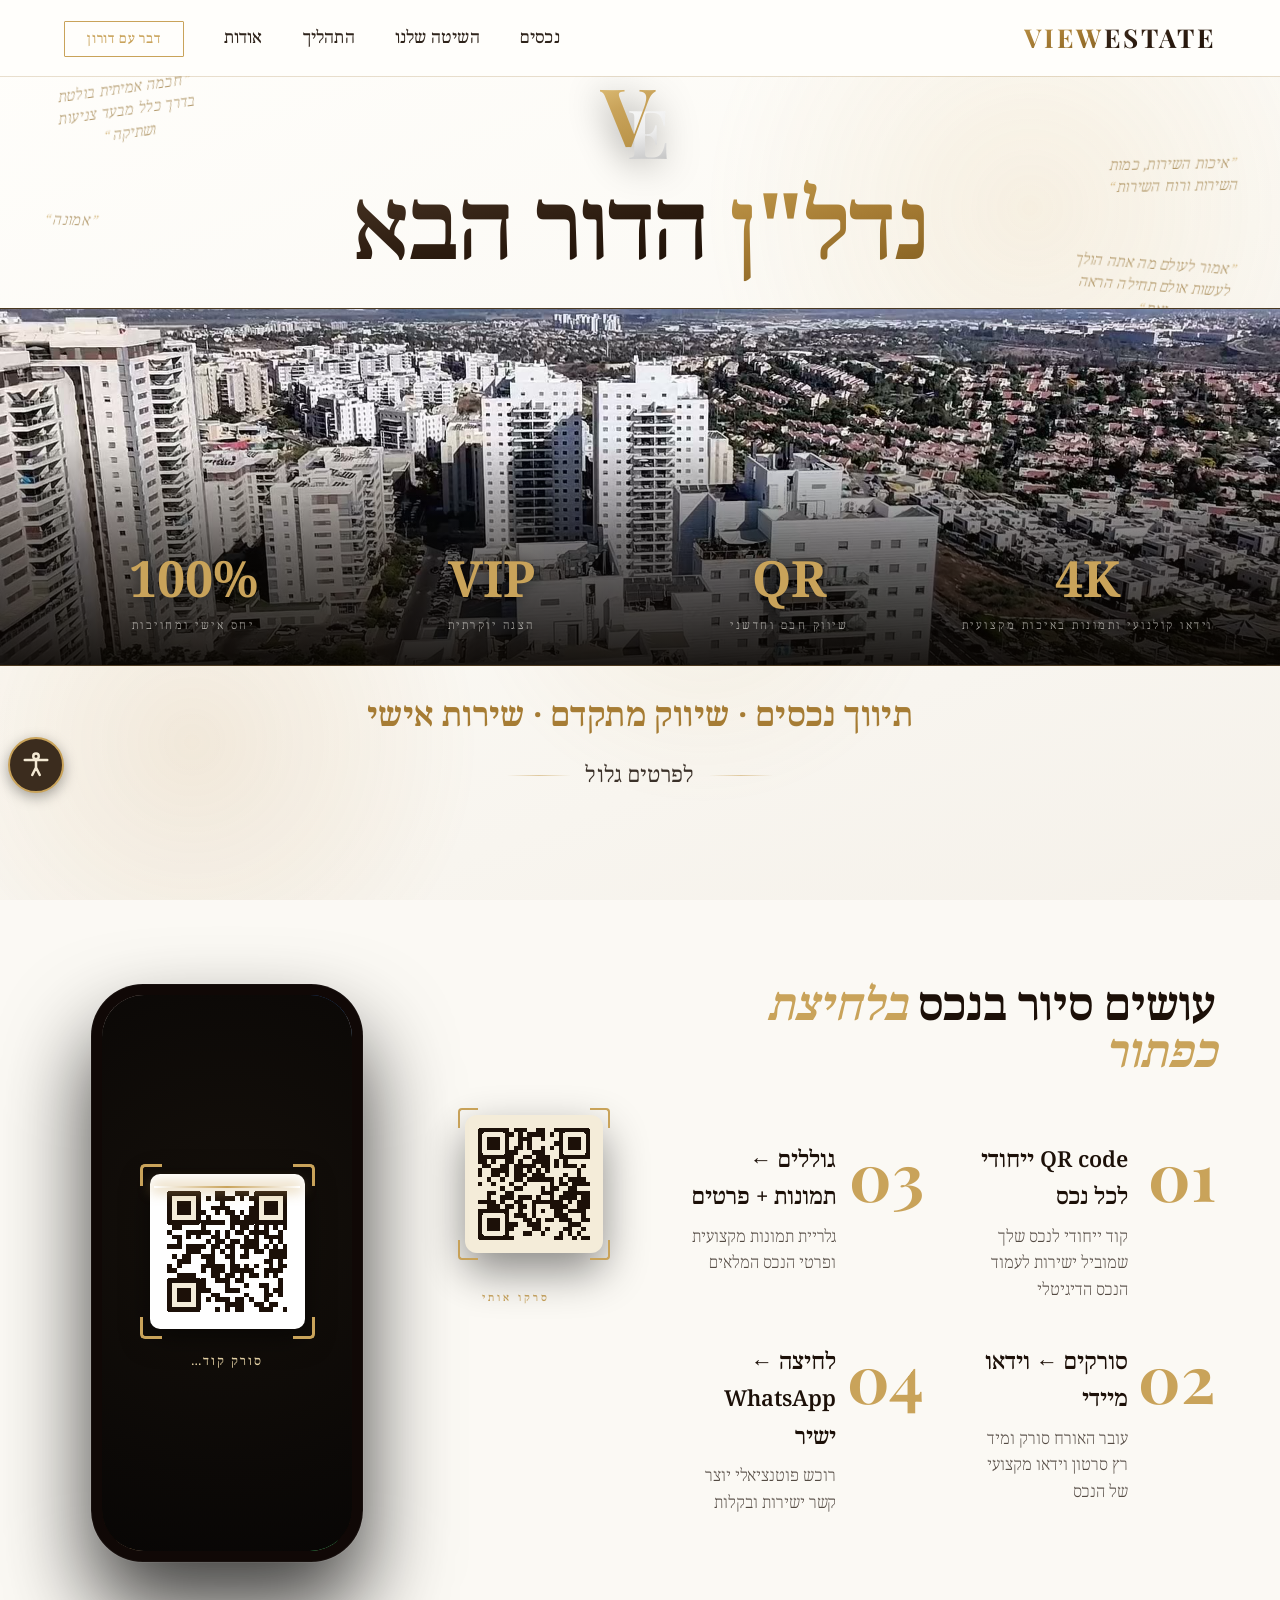
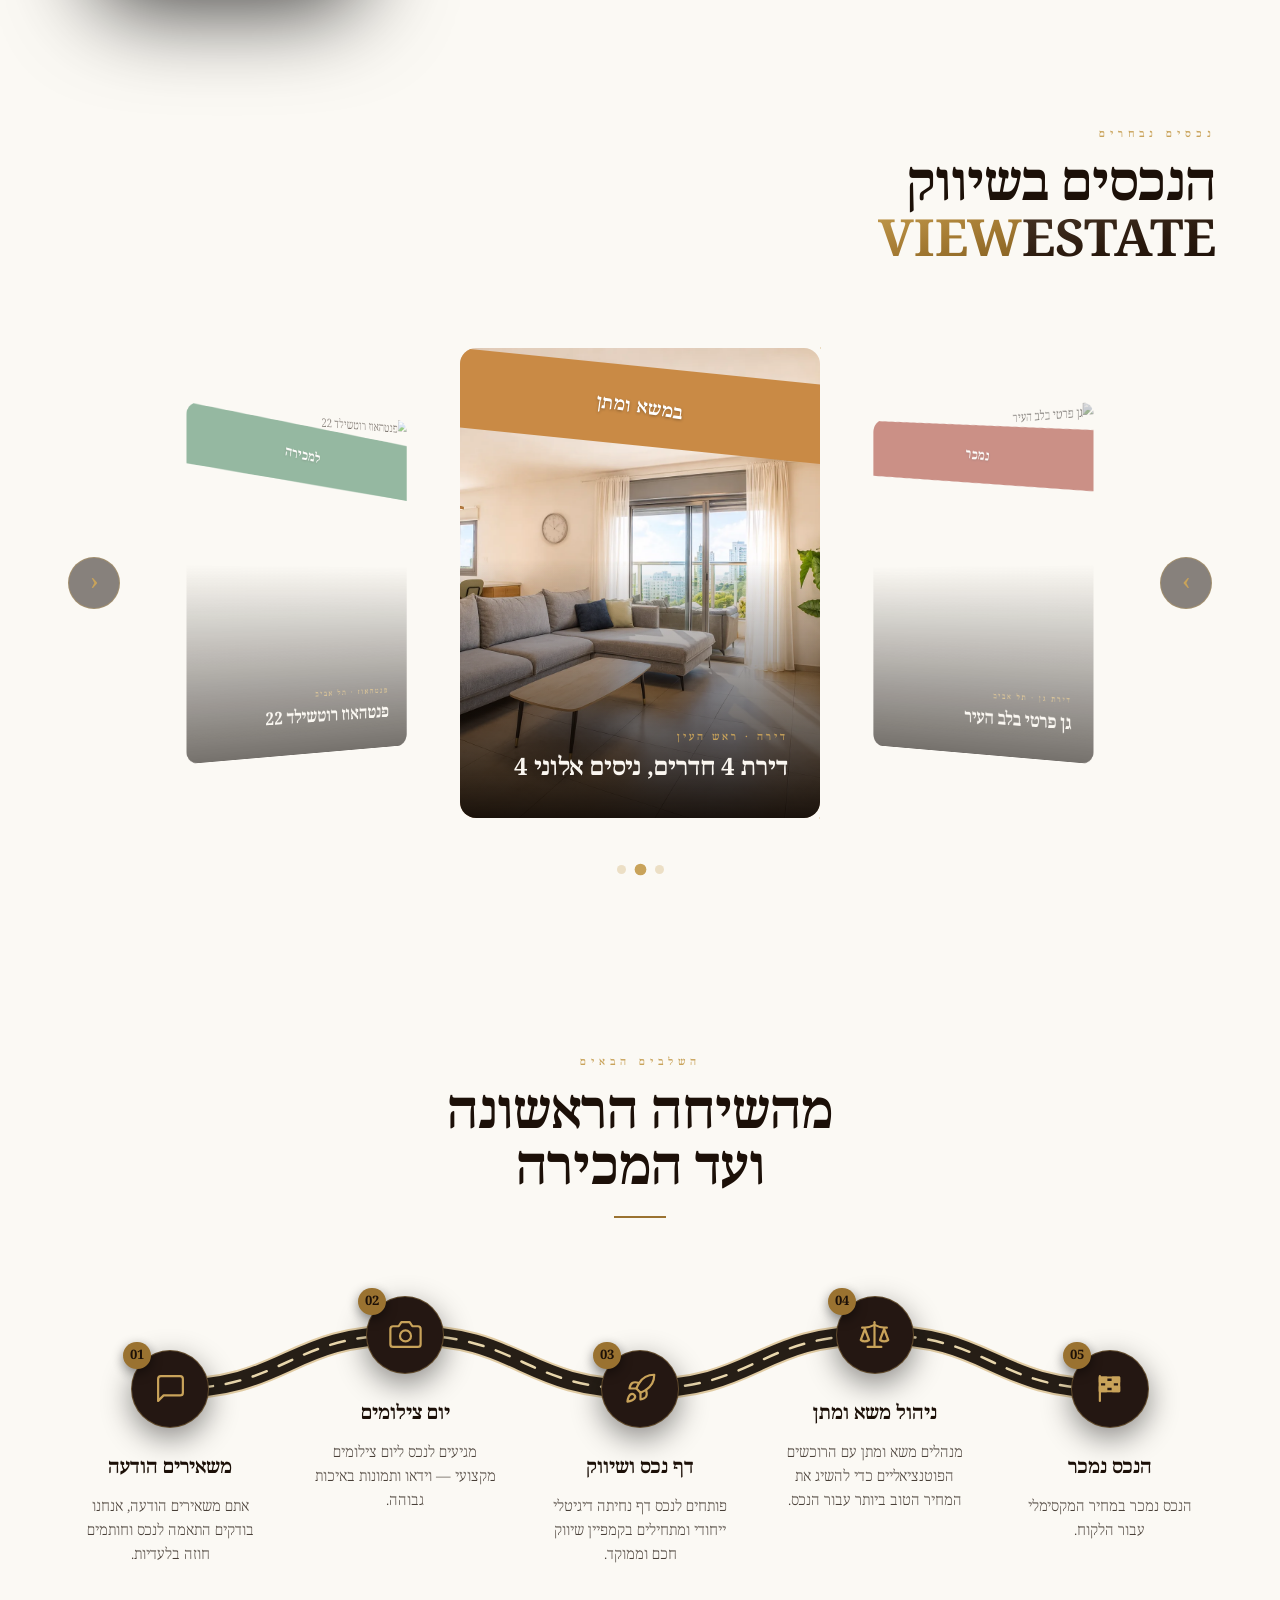
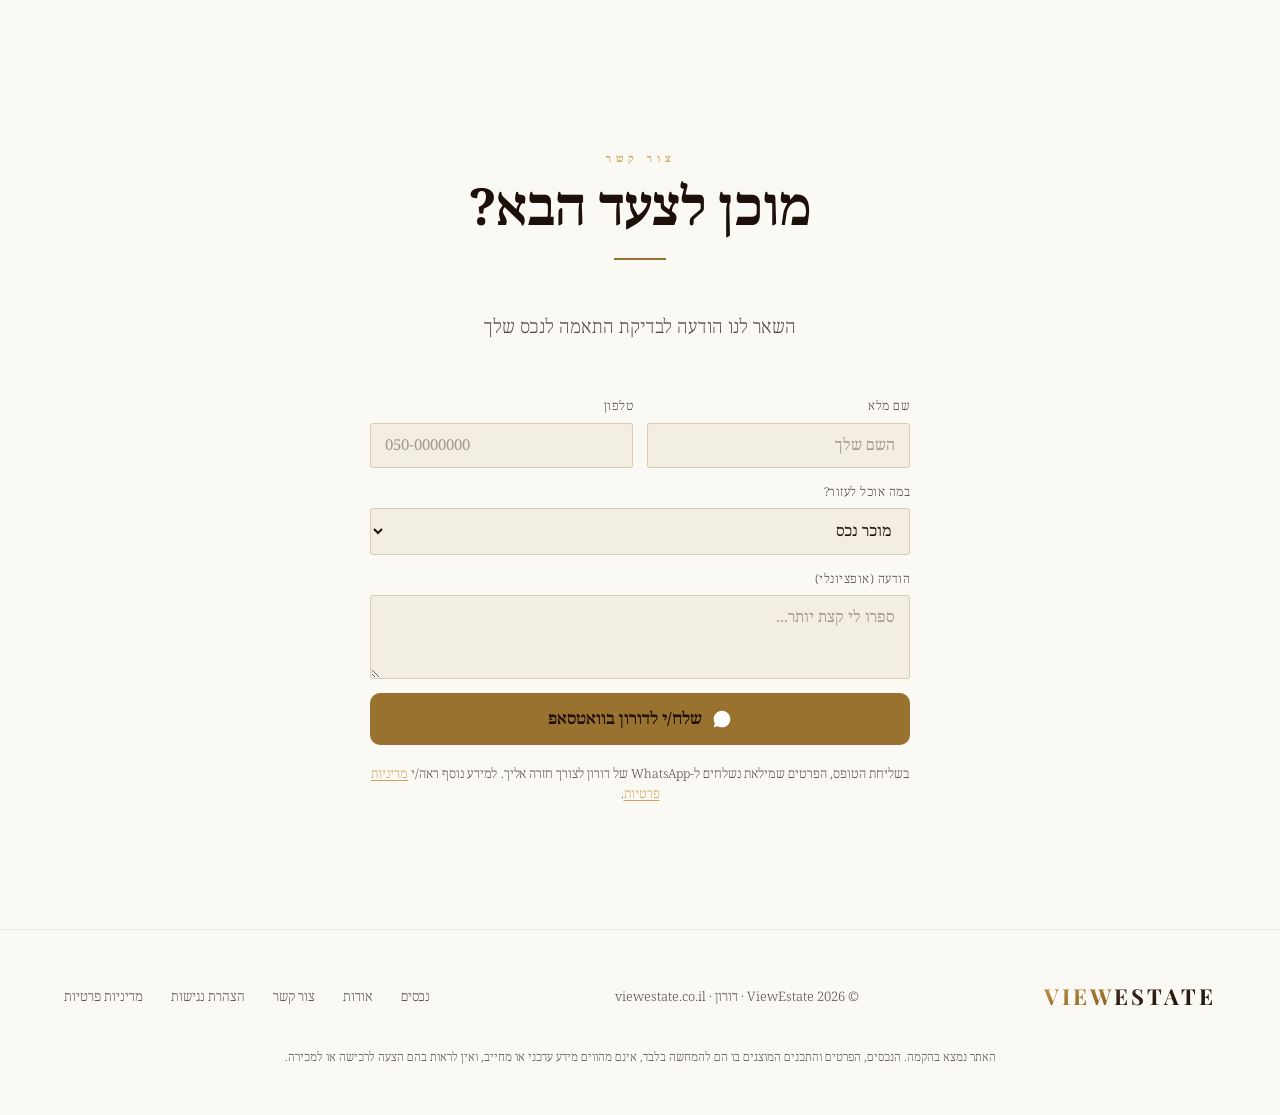
==== index.html @ 4a6acb7d "Homepage ribbon: draw as inline SVG so iPhone Safari shows it inside the 3D coverflow Co-Authored-By" ====
<!DOCTYPE html>
<html lang="he" dir="rtl">
<head>
  <meta charset="UTF-8">
  <link rel="icon" type="image/svg+xml" href="favicon.svg">
  <meta name="viewport" content="width=device-width, initial-scale=1.0, viewport-fit=cover">
  <title>ViewEstate | נכסים שנראים כמו שמרגישים</title>
  <meta name="description" content="דורון — מתווך נכסים מוסמך. נדל&quot;ן הדור הבא: שיווק חכם, וידאו מקצועי לכל נכס, והצגה איכותית ויוקרתית.">
  <meta property="og:title" content="ViewEstate | נדל&quot;ן הדור הבא">
  <meta property="og:description" content="מתווך נכסים מוסמך · שיווק חכם והצגה איכותית ויוקרתית לכל נכס">
  <meta property="og:image" content="https://viewestate.co.il/og-image.jpg?v=9">
  <meta property="og:image:width" content="1200">
  <meta property="og:image:height" content="600">
  <meta property="og:image:alt" content="ViewEstate — נדל&quot;ן הדור הבא">
  <meta property="og:type" content="website">
  <meta property="og:url" content="https://viewestate.co.il/">
  <meta property="og:site_name" content="ViewEstate">
  <meta property="og:locale" content="he_IL">
  <meta name="twitter:card" content="summary_large_image">
  <meta name="twitter:image" content="https://viewestate.co.il/og-image.jpg?v=9">
  <meta name="robots" content="index, follow">
  <meta name="keywords" content="מתווך נכסים, נדל&quot;ן, תיווך, נכסים למכירה, תל אביב, הרצליה, וילה, פנטהאוז, דירת גן, ViewEstate, דורון">
  <link rel="canonical" href="https://viewestate.co.il/">

  <script type="application/ld+json">
  {
    "@context": "https://schema.org",
    "@type": "RealEstateAgent",
    "name": "ViewEstate — דורון",
    "description": "מתווך נכסים מוסמך. שיווק חכם, וידאו מקצועי לכל נכס, והצגה איכותית ויוקרתית.",
    "url": "https://viewestate.co.il/",
    "image": "https://viewestate.co.il/doron.jpg",
    "telephone": "+972-50-244-8682",
    "priceRange": "₪₪₪",
    "areaServed": ["תל אביב", "הרצליה", "גוש דן והמרכז"],
    "knowsLanguage": ["he", "en"],
    "address": { "@type": "PostalAddress", "addressCountry": "IL", "addressRegion": "מחוז תל אביב" }
  }
  </script>

  <link rel="preconnect" href="https://fonts.googleapis.com">
  <link rel="preconnect" href="https://fonts.gstatic.com" crossorigin>
  <link href="https://fonts.googleapis.com/css2?family=Noto+Serif+Hebrew:wght@300;400;500;600;700;900&family=Heebo:wght@300;400;500;600;700&family=Playfair+Display:wght@400;600;700&display=swap" rel="stylesheet">

  <style>
    /* ===== RESET & VARIABLES ===== */
    *, *::before, *::after { box-sizing: border-box; margin: 0; padding: 0; }

    :root {
      --bg:          #F8F4EE;
      --bg-alt:      #EDE8DF;
      --bg-card:     #E8E2D6;
      --bg-dark:     #1C1008;
      --bg-dark2:    #251508;
      --gold:        #9A7230;
      --gold-light:  #C9A35A;
      --gold-pale:   #E8D5A8;
      --gold-dark:   #6B4E1A;
      --text:        #1C1008;
      --text-mid:    #56382A;
      --text-muted:  #8A6A50;
      --border:      rgba(154,114,48,0.18);
      --border-md:   rgba(154,114,48,0.30);
      --serif:       'Noto Serif Hebrew', 'David', Georgia, serif;
      --sans:        'Noto Serif Hebrew', 'David', Georgia, serif;
      --ease:        cubic-bezier(0.25, 0.46, 0.45, 0.94);
      --t:           0.45s var(--ease);
    }

    html { scroll-behavior: smooth; -webkit-font-smoothing: antialiased; overflow-x: hidden; }

    body {
      background: var(--bg);
      color: var(--text);
      font-family: var(--sans);
      font-weight: 300;
      line-height: 1.7;
      overflow-x: hidden;
      max-width: 100%;
      position: relative;
    }

    a { text-decoration: none; color: inherit; }
    img, video { display: block; }
    /* iOS: hide the big play button Safari overlays on muted background videos
       (autoplay deferred under Low Power Mode); the clip starts on first touch/scroll */
    video::-webkit-media-controls-start-playback-button,
    video::-webkit-media-controls-play-button,
    video::-webkit-media-controls,
    video::-webkit-media-controls-panel { display: none !important; -webkit-appearance: none; }
    button { font-family: var(--sans); cursor: pointer; }

    /* ===== NAVIGATION ===== */
    .nav {
      position: fixed;
      inset: 0 0 auto 0;
      z-index: 200;
      padding: 28px 64px;
      display: flex;
      align-items: center;
      justify-content: space-between;
      background: rgba(28, 16, 8, 0.985);
      box-shadow: 0 1px 0 rgba(154,114,48,0.15);
      transition: var(--t);
    }

    .nav, .nav--scrolled {
      padding: 16px 64px;
    }

    /* ── Back-to-top button ── */
    .to-top {
      position: fixed;
      right: 16px;
      bottom: 24px;
      z-index: 150;
      width: 48px; height: 48px;
      border-radius: 50%;
      background: var(--bg-dark);
      border: 1px solid var(--gold);
      color: var(--gold-light);
      display: flex; align-items: center; justify-content: center;
      cursor: pointer;
      opacity: 0;
      visibility: hidden;
      transform: translateY(12px);
      transition: opacity 0.35s var(--ease), transform 0.35s var(--ease), visibility 0.35s, background 0.3s, color 0.3s;
      box-shadow: 0 6px 24px rgba(0,0,0,0.28);
    }
    .to-top.show { opacity: 1; visibility: visible; transform: translateY(0); }
    .to-top:hover { background: var(--gold); color: var(--bg-dark); }
    .to-top svg { width: 22px; height: 22px; }

    .logo {
      font-family: 'Playfair Display', serif;
      font-size: 26px;
      font-weight: 700;
      letter-spacing: 3px;
      display: flex;
      align-items: center;
      gap: 11px;
      direction: ltr;
    }
    .logo-word { display: inline-flex; align-items: baseline; }
    .lw-clip { display: inline-block; overflow: hidden; padding: 5px 0; margin: -5px 0; }
    .logo-word .logo-v, .logo-word .logo-e {
      display: inline-block;
      transform: translateX(-105%);
      animation: logoSlide 0.55s cubic-bezier(0.33, 0.85, 0.3, 1) forwards;
    }
    .logo-word .logo-v { animation-delay: 0.55s; }
    .logo-word .logo-e { animation-delay: 0.92s; }
    .logo-mark {
      height: 46px; width: auto; flex-shrink: 0; display: block;
      opacity: 0; transform: scale(0.7);
      animation: logoMarkIn 0.55s var(--ease) 0.1s forwards;
      position: relative; z-index: 2;
    }
    @keyframes logoMarkIn { to { opacity: 1; transform: scale(1); } }
    @keyframes logoSlide {
      from { transform: translateX(-105%); }
      to   { transform: translateX(0); }
    }

    /* wordmark colours = the VE logo: gold V gradient + silver E gradient */
    .logo-v, .logo-e, .wm-v, .wm-e {
      -webkit-background-clip: text; background-clip: text;
      -webkit-text-fill-color: transparent;
    }
    .logo-v, .wm-v { color: #C2A24E; background-image: linear-gradient(170deg, #D9BE78 0%, #C2A24E 50%, #9C7A30 100%); }
    .logo-e, .wm-e { color: #EDEDED; background-image: linear-gradient(170deg, #FFFFFF 0%, #EDEDED 55%, #B9B9B9 100%); }

    .nav__links {
      display: flex;
      align-items: center;
      gap: 40px;
      list-style: none;
    }

    .nav__links a:not(.nav__cta) {
      font-family: var(--serif);
      font-size: 16.5px;
      font-weight: 500;
      letter-spacing: 0.2px;
      color: rgba(28,16,8,0.72);
      transition: color 0.3s;
      position: relative;
    }
    .nav__links a:not(.nav__cta)::after {
      content: "";
      position: absolute;
      left: 50%; bottom: -6px;
      width: 0; height: 1.5px;
      background: linear-gradient(90deg, transparent, var(--gold-light) 50%, transparent);
      transform: translateX(-50%);
      transition: width 0.34s var(--ease);
    }
    .nav__links a:not(.nav__cta):hover::after { width: 115%; }

    .nav--scrolled .nav__links a { color: rgba(248,244,238,0.92); }
    .nav__links a:hover { color: var(--gold-light) !important; }

    .nav__cta {
      border: 1px solid var(--gold-dark);
      color: var(--gold-dark) !important;
      padding: 9px 22px;
      font-size: 13px;
      font-weight: 500;
      letter-spacing: 0.8px;
      transition: all 0.3s !important;
      border-radius: 1px;
    }

    .nav--scrolled .nav__cta { border-color: var(--gold-light); color: var(--gold-light) !important; }
    .nav__cta:hover { background: var(--gold-light) !important; color: #1C1008 !important; border-color: var(--gold-light) !important; }

    .nav__ham {
      display: none;
      flex-direction: column;
      gap: 5px;
      cursor: pointer;
      padding: 6px;
      background: none;
      border: none;
    }

    .nav__ham span {
      display: block;
      width: 26px;
      height: 2px;
      background: var(--text);
      transition: var(--t);
      border-radius: 2px;
    }

    .nav--scrolled .nav__ham span { background: var(--bg); }

    /* Mobile menu */
    .nav__mobile {
      display: none;
      position: fixed;
      top: 60px;
      left: 16px;
      width: 210px;
      background: rgba(28, 16, 8, 0.98);
      border: 1px solid rgba(201,163,90,0.28);
      border-radius: 14px;
      box-shadow: 0 22px 54px rgba(0,0,0,0.5);
      z-index: 190;
      flex-direction: column;
      align-items: stretch;
      gap: 2px;
      padding: 8px;
      transform-origin: top left;
    }

    .nav__mobile.open { display: flex; animation: menuPop 0.22s var(--ease); }
    @keyframes menuPop { from { opacity: 0; transform: translateY(-8px) scale(0.97); } to { opacity: 1; transform: none; } }
    .nav__mobile a {
      font-family: var(--serif);
      font-size: 18px;
      color: var(--gold-pale);
      font-weight: 600;
      letter-spacing: 0.4px;
      text-align: right;
      padding: 12px 14px;
      border-radius: 9px;
      transition: background 0.2s, color 0.2s;
    }
    .nav__mobile a:hover { color: var(--gold-light); background: rgba(201,163,90,0.12); }

    /* ===== HERO ===== */
    .hero {
      position: relative;
      min-height: 100vh;
      overflow: hidden;
      display: flex;
      align-items: flex-start;
      justify-content: center;
      padding: 88px 0 48px;
    }

    .hero__bg {
      position: absolute;
      inset: 0;
      z-index: 1;
      overflow: hidden;
      background: linear-gradient(155deg, #1C1008 0%, #251508 48%, #14100A 100%);
    }
    /* drifting gold light — sits ABOVE the dark overlay and adds light
       (mix-blend screen) so the motion is clearly visible */
    .hero__glow {
      position: absolute;
      inset: 0;
      z-index: 2;
      overflow: hidden;
      pointer-events: none;
    }
    .hero__glow::before,
    .hero__glow::after {
      content: "";
      position: absolute;
      border-radius: 50%;
      will-change: transform;
    }
    .hero__glow::before {
      width: 55vmax; height: 55vmax;
      top: -12%; right: -6%;
      background: radial-gradient(circle, rgba(216,176,98,0.50), rgba(201,163,90,0.16) 38%, transparent 66%);
      animation: heroDrift1 15s ease-in-out infinite alternate;
    }
    .hero__glow::after {
      width: 48vmax; height: 48vmax;
      bottom: -14%; left: -8%;
      background: radial-gradient(circle, rgba(184,128,48,0.46), rgba(154,114,48,0.14) 40%, transparent 66%);
      animation: heroDrift2 19s ease-in-out infinite alternate;
    }
    .hero__glow-orb {
      position: absolute; border-radius: 50%;
      width: 42vmax; height: 42vmax;
      top: 22%; left: 36%;
      background: radial-gradient(circle, rgba(201,163,90,0.30), rgba(201,163,90,0.10) 42%, transparent 64%);
      will-change: transform;
      animation: heroDrift3 24s ease-in-out infinite alternate;
    }
    @keyframes heroDrift1 {
      0%   { transform: translate3d(0, 0, 0) scale(1);          opacity: 0.7; }
      100% { transform: translate3d(-24%, 18%, 0) scale(1.28);  opacity: 1; }
    }
    @keyframes heroDrift2 {
      0%   { transform: translate3d(0, 0, 0) scale(1);          opacity: 1; }
      100% { transform: translate3d(26%, -18%, 0) scale(1.32);  opacity: 0.65; }
    }
    @keyframes heroDrift3 {
      0%   { transform: translate3d(0, 0, 0) scale(1);          opacity: 0.5; }
      100% { transform: translate3d(-18%, -16%, 0) scale(1.22); opacity: 0.9; }
    }

    /* floating gold particles */
    .hero__particles { position: absolute; inset: 0; z-index: 2; overflow: hidden; pointer-events: none; }
    .hero__particles i {
      position: absolute; bottom: -14px;
      border-radius: 50%;
      background: var(--gold-light);
      box-shadow: 0 0 6px rgba(201,163,90,0.5);
      will-change: transform, opacity;
      animation: floatUp linear infinite;
    }
    @keyframes floatUp {
      0%   { transform: translate3d(0, 0, 0);             opacity: 0; }
      12%  { opacity: 0.85; }
      85%  { opacity: 0.4; }
      100% { transform: translate3d(var(--dx, 0px), -110vh, 0); opacity: 0; }
    }
    @media (prefers-reduced-motion: reduce) {
      .hero__glow::before, .hero__glow::after, .hero__glow-orb { animation: none; }
      .hero__particles { display: none; }
      .hero__scroll-hand, .hero__scroll-arrow { animation: none; }
      .logo-mark { animation: none; opacity: 1; transform: none; }
      .logo-word .logo-v, .logo-word .logo-e { animation: none; opacity: 1; transform: none; }
    }

    .hero__overlay {
      position: absolute;
      inset: 0;
      z-index: 2;
      background: linear-gradient(
        155deg,
        rgba(28,16,8,0.62) 0%,
        rgba(28,16,8,0.18) 45%,
        rgba(28,16,8,0.72) 100%
      );
    }

    .hero__warm {
      position: absolute;
      inset: 0;
      z-index: 2;
      background: rgba(40, 22, 10, 0.10);
    }

    .hero__content {
      position: relative;
      z-index: 3;
      text-align: center;
      max-width: 900px;
      padding: 0 24px;
    }

    /* decorative scattered quotes in the hero margins */
    .site-quotes { position: absolute; top: 0; left: 0; width: 100%; z-index: 0; pointer-events: none; overflow: hidden; }
    .hq {
      position: absolute;
      font-family: var(--serif);
      font-style: italic;
      font-size: 14.5px;
      line-height: 1.55;
      color: rgba(212,176,104,0.66);
      letter-spacing: 0.3px;
      white-space: nowrap;
      --rot: 0deg;
      opacity: 0;
      transform: rotate(var(--rot));
      animation: hqFloat var(--fdur, 8s) ease-in-out infinite, hqIn 1.2s var(--ease) 0.8s forwards;
    }
    .hq--blk { white-space: normal; text-align: center; }
    .hq::before { content: "\201D"; margin-inline-end: 2px; color: var(--gold-light); opacity: 0.7; }
    .hq::after  { content: "\201C"; margin-inline-start: 2px; color: var(--gold-light); opacity: 0.7; }
    @keyframes hqFloat {
      0%   { transform: rotate(var(--rot)) translateY(0); }
      50%  { transform: rotate(var(--rot)) translateY(-13px); }
      100% { transform: rotate(var(--rot)) translateY(0); }
    }
    @keyframes hqIn { from { opacity: 0; } to { opacity: 1; } }
    /* site-quotes now show on mobile too — sized down & dimmed via JS */
    @media (prefers-reduced-motion: reduce) { .hq { animation: none; opacity: 1; } }

    .hero__eyebrow {
      font-size: 11px;
      letter-spacing: 5px;
      text-transform: uppercase;
      color: var(--gold-pale);
      font-weight: 500;
      margin-top: 4px;
      margin-bottom: 20px;
      font-family: var(--sans);
      opacity: 0.9;
    }

    .hero__motto {
      font-family: var(--serif);
      font-style: italic;
      font-size: clamp(15px, 1.55vw, 19px);
      color: var(--gold-light);
      letter-spacing: 0.4px;
      margin: 2px 0 20px;
      opacity: 0.92;
    }
    .hero__motto::before { content: "\201D"; margin-inline-end: 3px; opacity: 0.65; }
    .hero__motto::after  { content: "\201C"; margin-inline-start: 3px; opacity: 0.65; }

    .hero__emblem {
      display: block;
      width: clamp(58px, 9vw, 96px);
      height: auto;
      margin: 0 auto 14px;
      filter: drop-shadow(0 6px 18px rgba(0,0,0,0.4));
    }
    .hero__h1 {
      font-family: var(--serif);
      font-size: clamp(48px, 8vw, 92px);
      font-weight: 700;
      line-height: 1.0;
      color: #FAF6F0;
      margin-bottom: 28px;
      letter-spacing: -1px;
    }
    /* two-tone like the logo: gold V + silver E */
    .hero__h1 .h1-gold,
    .hero__h1 .h1-silver {
      -webkit-background-clip: text;
      background-clip: text;
      -webkit-text-fill-color: transparent;
    }
    .hero__h1 .h1-gold {
      color: var(--gold-light); /* fallback */
      background-image: linear-gradient(165deg, #ECD08A 0%, #D6B266 32%, #C9A35A 60%, #B58F44 100%);
    }
    .hero__h1 .h1-silver {
      color: #F3EEE6; /* fallback */
      background-image: linear-gradient(165deg, #FFFFFF 0%, #F1EEE8 45%, #CFC8BC 100%);
    }

    .hero__h1 em {
      font-style: italic;
      color: var(--gold-light);
      display: block;
    }

    .hero__sub {
      font-size: clamp(16px, 2vw, 19px);
      color: rgba(250,246,240,0.72);
      font-weight: 300;
      max-width: 820px;
      margin: 0 auto 20px;
      line-height: 1.8;
    }
    /* prominent tagline with a shifting gold→silver sheen, like the logo */
    .hero__tagline {
      display: inline-block;
      font-family: var(--serif);
      font-size: clamp(21px, 3vw, 32px);
      font-weight: 700;
      letter-spacing: 0.4px;
      line-height: 1.45;
      color: var(--gold-light); /* the · separators */
    }
    /* each phrase pops gently, one after the other */
    .hero__tagline .tl-part {
      display: inline-block;
      white-space: nowrap;
      transform-origin: 50% 80%;
      animation: tlPop 7.5s ease-in-out infinite;
    }
    .hero__tagline .tl-part:nth-of-type(2) { animation-delay: 1.5s; }
    .hero__tagline .tl-part:nth-of-type(3) { animation-delay: 3s; }
    @keyframes tlPop {
      0%, 14%, 100% { transform: translateY(0) scale(1); }
      5%            { transform: translateY(-7px) scale(1.07); }
      10%           { transform: translateY(1px) scale(0.99); }
    }
    @media (prefers-reduced-motion: reduce) {
      .hero__tagline .tl-part { animation: none; }
    }

    /* full-width edge-to-edge video strip in the hero */
    .hero__videostrip {
      position: relative;
      width: 100vw;
      margin-left: calc(50% - 50vw);
      margin-right: calc(50% - 50vw);
      margin-top: 30px;
      margin-bottom: 27px;
      height: clamp(300px, 28vw, 380px);
      overflow: hidden;
      border-top: 1px solid rgba(201,163,90,0.28);
      border-bottom: 1px solid rgba(201,163,90,0.28);
      background: #1A1109;
    }
    .hero__videostrip video,
    .hero__videostrip img {
      position: absolute; inset: 0;
      width: 100%; height: 100%;
      object-fit: cover;
      object-position: center center;
      display: block;
    }
    .hero__videostrip-scrim {
      position: absolute; inset: 0;
      background: linear-gradient(to top, rgba(8,5,2,0.92) 0%, rgba(8,5,2,0.55) 34%, rgba(8,5,2,0) 64%);
      pointer-events: none;
    }

    /* stats overlaid on the bottom of the video strip */
    .hero__stats {
      position: absolute;
      left: 0; right: 0; bottom: 0;
      z-index: 2;
      padding: 0 clamp(20px, 5vw, 64px) clamp(20px, 2.6vw, 30px);
    }
    .hero__videostrip .stat__num { font-size: clamp(34px, 4.2vw, 50px); text-shadow: 0 2px 14px rgba(0,0,0,0.55); }
    .hero__videostrip .stat__label { text-shadow: 0 1px 7px rgba(0,0,0,0.65); }

    .hero__actions {
      display: flex;
      gap: 14px;
      justify-content: center;
      flex-wrap: wrap;
    }

    /* signature line: "we create your unique [fingerprint] for the property" */
    .hero__signature {
      direction: rtl;
      align-items: center;
      gap: 14px;
      margin-top: 10px;
    }
    .hero__signature::before,
    .hero__signature::after {
      content: "";
      flex-shrink: 0;
      height: 1px;
      width: clamp(22px, 6vw, 64px);
      background: linear-gradient(90deg, transparent, rgba(201,163,90,0.55), transparent);
    }
    .sig-text {
      font-family: var(--serif);
      font-size: clamp(16px, 2vw, 21px);
      font-weight: 400;
      letter-spacing: 0.3px;
      color: rgba(250,246,240,0.86);
      line-height: 1.5;
    }
    .sig-accent {
      font-weight: 500;
      background-image: linear-gradient(100deg, #B58F44 0%, #ECD08A 45%, #C9A35A 100%);
      -webkit-background-clip: text;
      background-clip: text;
      -webkit-text-fill-color: transparent;
      color: var(--gold-light);
    }
    .sig-print {
      width: clamp(38px, 5vw, 48px);
      height: auto;
      flex-shrink: 0;
      display: block;
      padding: 9px;
      box-sizing: content-box;
      border-radius: 50%;
      border: 1px solid rgba(201,163,90,0.35);
      background: rgba(201,163,90,0.07);
      animation: sigScan 3.2s ease-out infinite;
    }
    @keyframes sigScan {
      0%   { box-shadow: 0 0 0 0 rgba(201,163,90,0.32); }
      70%  { box-shadow: 0 0 0 9px rgba(201,163,90,0); }
      100% { box-shadow: 0 0 0 0 rgba(201,163,90,0); }
    }
    .sig-print path {
      fill: none;
      stroke: var(--gold-light);
      stroke-width: 2;
      stroke-linecap: round;
      stroke-linejoin: round;
    }
    @media (max-width: 520px) {
      .sig-text { font-size: 15px; }
      .hero__signature::before,
      .hero__signature::after { width: 18px; }
    }
    @media (prefers-reduced-motion: reduce) {
      .sig-print { animation: none; }
    }

    /* scroll-down cue: two chevrons cascading downward below the buttons */
    .hero__scroll-cue {
      display: flex; flex-direction: column; align-items: center;
      width: 30px; height: 30px; margin: 30px auto 0;
      color: var(--gold-light); cursor: pointer;
    }
    .scroll-chev {
      display: block; width: 22px; height: 12px; margin-top: -1px;
      opacity: 0; animation: scrollChev 1.6s ease-in-out infinite;
    }
    .scroll-chev:nth-child(2) { animation-delay: 0.28s; }
    .scroll-chev svg { display: block; width: 100%; height: 100%;
      fill: none; stroke: currentColor; stroke-width: 2.4;
      stroke-linecap: round; stroke-linejoin: round; }
    @keyframes scrollChev {
      0%   { opacity: 0; transform: translateY(-5px); }
      45%  { opacity: 1; }
      100% { opacity: 0; transform: translateY(8px); }
    }
    @media (prefers-reduced-motion: reduce) {
      .scroll-chev { animation: none; opacity: 0.7; }
    }

    /* ===== BUTTONS ===== */
    .btn {
      display: inline-flex;
      align-items: center;
      justify-content: center;
      gap: 10px;
      font-family: var(--sans);
      font-weight: 500;
      cursor: pointer;
      transition: var(--t);
      border: none;
      letter-spacing: 0.5px;
      white-space: nowrap;
      border-radius: 10px;
    }

    .btn-gold {
      background: var(--gold);
      color: #FAF6F0;
      padding: 16px 44px;
      font-size: 15px;
    }
    .btn-gold:hover { background: var(--gold-light); transform: translateY(-3px); box-shadow: 0 16px 40px rgba(154,114,48,0.28); }
    .btn:active { transform: translateY(-1px) scale(0.985); }

    .btn-ghost-light {
      background: transparent;
      color: rgba(250,246,240,0.88);
      padding: 16px 40px;
      font-size: 15px;
      border: 1px solid rgba(250,246,240,0.28);
    }
    .btn-ghost-light:hover { border-color: rgba(250,246,240,0.65); background: rgba(250,246,240,0.06); transform: translateY(-3px); }

    .btn-ghost-dark {
      background: transparent;
      color: var(--text);
      padding: 13px 32px;
      font-size: 14px;
      border: 1px solid var(--border-md);
    }
    .btn-ghost-dark:hover { border-color: var(--gold); color: var(--gold); }

    .btn-ghost-light-on-dark {
      background: transparent;
      color: rgba(250,246,240,0.75);
      padding: 13px 32px;
      font-size: 14px;
      border: 1px solid rgba(250,246,240,0.2);
    }
    .btn-ghost-light-on-dark:hover { border-color: var(--gold-light); color: var(--gold-light); }

    .btn-wa {
      background: #25D366;
      color: white;
      padding: 18px 44px;
      font-size: 16px;
      font-weight: 600;
    }
    .btn-wa:hover { background: #1ebe5d; transform: translateY(-3px); box-shadow: 0 16px 40px rgba(37,211,102,0.22); }

    /* Sound button */
    .hero__sound {
      position: absolute;
      bottom: 48px;
      left: 64px;
      z-index: 4;
      background: rgba(28,16,8,0.32);
      border: 1px solid rgba(250,246,240,0.16);
      color: rgba(250,246,240,0.78);
      padding: 10px 18px;
      font-size: 13px;
      font-family: var(--sans);
      border-radius: 2px;
      display: flex;
      align-items: center;
      gap: 8px;
      transition: var(--t);
    }
    .hero__sound:hover { border-color: var(--gold-light); color: var(--gold-light); }
    .hero__sound #soundIcon { display: flex; align-items: center; }
    .hero__sound svg {
      width: 16px; height: 16px;
      stroke: currentColor; stroke-width: 1.7;
      stroke-linecap: round; stroke-linejoin: round;
      fill: none; display: block;
    }

    /* Scroll line */
    .hero__scroll {
      position: absolute;
      bottom: 40px;
      left: 50%;
      transform: translateX(-50%);
      z-index: 4;
      display: flex;
      flex-direction: column;
      align-items: center;
      gap: 8px;
    }

    .hero__scroll-stage {
      position: relative;
      width: 40px; height: 56px;
    }
    .hero__scroll-hand {
      position: absolute; left: 50%; bottom: 2px;
      color: var(--gold-pale);
      animation: handSwipe 1.9s ease-in-out infinite;
    }
    @keyframes handSwipe {
      0%   { transform: translate(-50%, 0)     rotate(-20deg); opacity: 0; }
      18%  { opacity: 1; }
      82%  { opacity: 1; }
      100% { transform: translate(-50%, -42px) rotate(-20deg); opacity: 0; }
    }
    .hero__scroll-hand svg { width: 28px; height: 30px; stroke: currentColor; stroke-width: 1.5; fill: none; stroke-linecap: round; stroke-linejoin: round; display: block; }
    .hero__scroll-arrow {
      position: absolute; left: 50%; bottom: 0;
      color: rgba(250,246,240,0.6);
      animation: arrowJump 1.4s ease-in-out infinite;
    }
    .hero__scroll-arrow svg { width: 18px; height: 18px; stroke: currentColor; stroke-width: 2; fill: none; stroke-linecap: round; stroke-linejoin: round; display: block; }
    .hero__scroll-label {
      font-size: 9px;
      letter-spacing: 4px;
      text-transform: uppercase;
      color: rgba(250,246,240,0.45);
      margin-top: 4px;
    }
    @keyframes arrowJump {
      0%, 100% { transform: translate(-50%, 0);   opacity: 0.4; }
      50%      { transform: translate(-50%, 5px); opacity: 1; }
    }

    @keyframes scrollPulse {
      0%, 100% { opacity: 0.9; transform: scaleY(1);   transform-origin: top; }
      60%       { opacity: 0.2; transform: scaleY(0.35); transform-origin: top; }
    }

    /* ===== SECTION HELPERS ===== */
    .section-eyebrow {
      font-size: 10px;
      letter-spacing: 5px;
      text-transform: uppercase;
      color: var(--gold);
      font-weight: 600;
      margin-bottom: 14px;
    }

    .section-eyebrow--light { color: var(--gold-light); }

    /* prominent method-section label */
    .sec-qr .section-eyebrow {
      font-size: 16px;
      letter-spacing: 3px;
      font-weight: 700;
      color: var(--gold-light);
      margin-bottom: 18px;
      display: flex;
      align-items: center;
      justify-content: center;
      text-align: center;
    }
    .sec-qr .section-eyebrow::before { content: none; }

    .section-h2 {
      font-family: var(--serif);
      font-size: clamp(34px, 4vw, 58px);
      font-weight: 700;
      line-height: 1.1;
    }

    .section-h2--dark { color: var(--text); }
    .section-h2--light { color: #FAF6F0; }

    .gold-bar { width: 52px; height: 2px; background: var(--gold); }

    /* ===== PROPERTIES SECTION ===== */
    .sec-props {
      background: var(--bg-dark);
      padding: 80px 64px;
    }

    .sec-props__header {
      display: flex;
      align-items: flex-end;
      justify-content: space-between;
      margin-bottom: 64px;
      gap: 24px;
    }

    /* 2-col grid: featured 2/3, side 1/3 */
    /* ===== Coverflow gallery ===== */
    .coverflow { position: relative; max-width: 1280px; margin: 0 auto; height: 500px; perspective: 1700px; overflow: hidden; }
    .cf-stage { position: relative; width: 100%; height: 100%; transform-style: preserve-3d; }
    .cf-item {
      position: absolute; top: 50%; left: 50%;
      width: 360px; height: 470px; margin: -235px 0 0 -180px;
      transition: transform 0.6s var(--ease), opacity 0.5s var(--ease);
      will-change: transform, opacity;
      backface-visibility: hidden;
    }
    .cf-item .prop-card {
      width: 100%; height: 100%; border-radius: 16px;
      box-shadow: 0 30px 70px rgba(0,0,0,0.55);
      transition: none; backface-visibility: hidden;
    }
    .cf-item .prop-card:hover { transform: none; }
    .cf-item.is-active .prop-card { box-shadow: 0 36px 90px rgba(0,0,0,0.6), 0 0 0 1px rgba(201,163,90,0.32); }
    .cf-item .prop-card__media { transition: none; }
    /* iOS/Safari clips layered children (video + translateZ shade) only if
       the radius is applied to them directly, not just to the rounded parent */
    .cf-item .prop-card__media,
    .cf-item .prop-card__shade { border-radius: 16px; }
    .cf-nav {
      position: absolute; top: 50%; transform: translateY(-50%); z-index: 50;
      width: 52px; height: 52px; border-radius: 50%;
      background: rgba(20,10,4,0.5); border: 1px solid rgba(201,163,90,0.4);
      color: var(--gold-light); font-size: 26px; line-height: 1;
      display: flex; align-items: center; justify-content: center;
      cursor: pointer; transition: background 0.3s, border-color 0.3s, color 0.3s;
    }
    .cf-nav:hover { background: var(--gold); color: #1C1008; border-color: var(--gold); }
    .cf-nav--prev { left: 4px; }
    .cf-nav--next { right: 4px; }
    .cf-dots { display: flex; justify-content: center; gap: 10px; margin-top: 32px; }
    .cf-dots button { width: 9px; height: 9px; border-radius: 50%; border: none; background: rgba(201,163,90,0.3); cursor: pointer; padding: 0; transition: background 0.3s, transform 0.3s; }
    .cf-dots button.is-on { background: var(--gold-light); transform: scale(1.3); }
    @media (max-width: 760px) {
      .coverflow { height: 440px; perspective: 1200px; }
      .cf-item { width: 268px; height: 372px; margin: -186px 0 0 -134px; }
      .cf-nav { width: 44px; height: 44px; font-size: 22px; }
      .cf-item .prop-card__body { padding: 18px 20px; }
      .cf-item .prop-card__type { font-size: 9px; letter-spacing: 2px; margin-bottom: 6px; }
      .cf-item .prop-card__name { font-size: 19px; margin-bottom: 5px; line-height: 1.15; }
      .cf-item .prop-card__info { font-size: 12px; line-height: 1.45; }
    }
    /* Same coverflow mobile sizing keyed off a JS class (screen.width based),
       so it still applies even when iOS reports a wide viewport and the
       max-width media query above fails to match. */
    html.vw-sm .coverflow { height: 400px; perspective: 1200px; }
    html.vw-sm .cf-nav { width: 44px; height: 44px; font-size: 22px; }
    html.vw-sm .cf-item .prop-card__body { padding: 18px 20px; }
    html.vw-sm .cf-item .prop-card__type { font-size: 9px; letter-spacing: 2px; margin-bottom: 6px; }
    html.vw-sm .cf-item .prop-card__name { font-size: 19px; margin-bottom: 5px; line-height: 1.15; }
    html.vw-sm .cf-item .prop-card__info { font-size: 12px; line-height: 1.45; }

    .props-grid {
      display: grid;
      grid-template-columns: 2fr 1fr;
      gap: 3px;
    }

    .prop-card {
      position: relative;
      overflow: hidden;
      cursor: pointer;
      background: #0D0806;
      transition: transform 0.5s var(--ease), box-shadow 0.5s var(--ease);
    }
    .prop-card:hover { transform: translateY(-6px); box-shadow: 0 26px 60px rgba(0,0,0,0.34); }

    .prop-card--feat { grid-row: span 2; min-height: 680px; }
    .prop-card--sm   { min-height: 335px; }

    .prop-card__media {
      width: 100%;
      height: 100%;
      object-fit: cover;
      transition: transform 1s var(--ease);
    }

    .prop-card:hover .prop-card__media { transform: scale(1.06); }

    .prop-card__shade {
      position: absolute;
      inset: 0;
      background: linear-gradient(to top, rgba(14,8,3,0.94) 0%, rgba(14,8,3,0) 55%);
      z-index: 2;
      transition: var(--t);
      -webkit-transform: translateZ(0);
      transform: translateZ(0);
    }

    .prop-card:hover .prop-card__shade {
      background: linear-gradient(to top, rgba(14,8,3,0.96) 0%, rgba(14,8,3,0.12) 55%);
    }

    .prop-card__body {
      position: absolute;
      bottom: 0;
      left: 0; right: 0;
      width: 100%;
      padding: 32px;
      z-index: 3;
      transform: translateY(5px);
      transition: transform 0.5s var(--ease);
    }
    /* belt-and-suspenders: never let the text shrink-wrap to one word */
    .prop-card__name, .prop-card__info, .prop-card__type { width: 100%; }

    /* status ribbon: an even-thickness band slanting from the top-left down to
       the right, coloured like the old traffic light. Drawn as an inline SVG
       (not clip-path / overflow clipping): inside the coverflow's 3D transforms
       iPhone Safari drops clipped overlays, but paints an SVG like the photo. */
    .st-ribbon {
      --rib: clamp(56px, 16vw, 84px);             /* ribbon thickness */
      position: absolute; top: 0; left: 0; right: 0; z-index: 6;
      height: calc(var(--rib) * 1.5);               /* thickness + the drop across the card */
      display: flex; align-items: center; justify-content: center;
      font-size: clamp(14px, 4.2vw, 18px); font-weight: 700; letter-spacing: .5px; color: #fff; line-height: 1.2;
      text-shadow: 0 1px 3px rgba(0,0,0,.3);
      pointer-events: none;
      -webkit-transform: translateZ(0); transform: translateZ(0);   /* own layer above the photo, like .prop-card__type */
    }
    .st-ribbon svg {
      position: absolute; top: 0; left: 0; width: 100%; height: 100%; display: block;
      border-radius: 16px 16px 0 0;                 /* Safari: round the corner on the layer itself */
    }
    .st-ribbon polygon { fill: var(--rib-c); }
    .st-ribbon > b { position: relative; display: inline-block; font-weight: 700; transform: rotate(8deg); margin-top: -6px; }
    .st-ribbon.st-sale { --rib-c: #4F8C68; }
    .st-ribbon.st-neg  { --rib-c: #C98A45; }
    .st-ribbon.st-sold { --rib-c: #A9483C; }

    .prop-card:hover .prop-card__body { transform: translateY(0); }

    .prop-card__type {
      font-size: 10px;
      letter-spacing: 3px;
      text-transform: uppercase;
      color: var(--gold-light);
      font-weight: 600;
      margin-bottom: 8px;
    }

    .prop-card__name {
      font-family: var(--serif);
      font-size: 24px;
      color: #FAF6F0;
      font-weight: 700;
      margin-bottom: 8px;
      line-height: 1.2;
    }

    .prop-card--feat .prop-card__name { font-size: 34px; }

    .prop-card__info {
      font-size: 14px;
      color: rgba(250,246,240,0.78);
      font-weight: 300;
    }

    .prop-card__play-cue {
      position: absolute;
      top: 50%;
      left: 50%;
      transform: translate(-50%, -50%);
      width: 72px;
      height: 72px;
      border: 2px solid rgba(250,246,240,0.45);
      border-radius: 50%;
      display: flex;
      align-items: center;
      justify-content: center;
      z-index: 4;
      opacity: 0;
      transition: var(--t);
      background: rgba(28,16,8,0.18);
    }

    .prop-card:hover .prop-card__play-cue { opacity: 1; }

    .play-tri {
      width: 0; height: 0;
      border-top: 11px solid transparent;
      border-bottom: 11px solid transparent;
      border-right: 18px solid rgba(250,246,240,0.92);
      margin-right: -4px;
    }

    .prop-card__video-tag {
      position: absolute;
      top: 20px;
      left: 20px;
      z-index: 4;
      background: rgba(154,114,48,0.88);
      color: #FAF6F0;
      padding: 6px 12px;
      font-size: 11px;
      font-weight: 600;
      letter-spacing: 1.5px;
      text-transform: uppercase;
      opacity: 0;
      transform: translateY(-4px);
      transition: var(--t);
    }

    .prop-card:hover .prop-card__video-tag { opacity: 1; transform: translateY(0); }

    /* status traffic-light (עיגול + תווית; הפעיל בצבע, השאר אפור) */
    .prop-card__status {
      position: absolute;
      top: 18px; left: 18px;
      z-index: 8;
      display: flex;
      flex-direction: column;
      gap: 7px;
      padding: 12px 14px;
      border-radius: 14px;
      background: rgba(14,8,3,0.74);
      border: 1px solid rgba(201,163,90,0.28);
      box-shadow: 0 6px 18px rgba(0,0,0,0.3);
      /* force a compositing layer so it stays above inline video on iOS */
      -webkit-transform: translateZ(0);
      transform: translateZ(0);
    }
    .ps-row {
      display: flex;
      align-items: center;
      gap: 9px;
      font-size: 11px;
      font-weight: 700;
      letter-spacing: 0.4px;
      color: rgba(250,246,240,0.40);
      transition: var(--t);
    }
    .ps-dot {
      width: 12px; height: 12px;
      border-radius: 50%;
      background: rgba(250,246,240,0.22);
      flex: none;
      transition: var(--t);
    }
    .ps-row.is-on { color: #FFFFFF; }
    .ps-sale.is-on .ps-dot { background: #25B25A; box-shadow: 0 0 10px rgba(37,178,90,0.95); }
    .ps-neg.is-on  .ps-dot { background: #E89321; box-shadow: 0 0 10px rgba(232,147,33,0.95); }
    .ps-sold.is-on .ps-dot { background: #D33F2E; box-shadow: 0 0 10px rgba(211,63,46,0.95); }

    .prop-card--sold .prop-card__media { filter: grayscale(0.45) brightness(0.82); }

    /* ===== STATS ===== */
    .sec-stats {
      background: var(--bg-dark2);
      padding: 56px 64px;
      border-top: 1px solid rgba(154,114,48,0.18);
      border-bottom: 1px solid rgba(154,114,48,0.18);
    }

    .stats-grid {
      display: grid;
      grid-template-columns: repeat(4, 1fr);
      gap: 40px;
      text-align: center;
    }


    .stat__num {
      font-family: var(--serif);
      font-size: 64px;
      font-weight: 700;
      color: var(--gold-light);
      line-height: 1;
      margin-bottom: 10px;
    }

    .stat__label {
      font-size: 11px;
      letter-spacing: 2.5px;
      text-transform: uppercase;
      color: rgba(250,246,240,0.72);
    }

    /* ===== ABOUT ===== */
    .sec-about {
      background: var(--bg);
      padding: 88px 64px;
    }

    .about-grid {
      display: grid;
      grid-template-columns: 350px 1fr;
      gap: 56px;
      align-items: stretch;
    }

    .about-visual { position: relative; display: flex; flex-direction: column; }
    .about-body { display: flex; flex-direction: column; justify-content: center; }
    .about-visual .section-eyebrow { margin-bottom: 12px; }
    .about-visual .section-h2 { margin-bottom: 0; }

    .about-img-wrap {
      flex: 1;
      min-height: 300px;
      overflow: hidden;
      padding: 9px;
      border: 1px solid rgba(201,163,90,0.5);
      background: rgba(201,163,90,0.07);
      box-shadow: 0 18px 50px rgba(0,0,0,0.35);
    }

    .about-img-wrap img {
      width: 100%; height: 100%;
      object-fit: cover;
      object-position: center 22%;
      transition: transform 1.2s var(--ease);
    }

    .about-img-wrap:hover img { transform: scale(1.04); }

    .about-badge {
      position: absolute;
      bottom: 28px;
      right: auto;
      left: -42px;
      width: 116px; height: 116px;
      background: var(--gold);
      display: flex;
      flex-direction: column;
      align-items: center;
      justify-content: center;
      text-align: center;
      gap: 4px;
    }

    .about-badge__num {
      font-family: var(--serif);
      font-size: 46px;
      font-weight: 700;
      color: #FAF6F0;
      line-height: 1;
    }

    .about-badge__txt {
      font-size: 12px;
      color: rgba(250,246,240,0.85);
      font-weight: 500;
      letter-spacing: 0.5px;
      line-height: 1.4;
    }

    .about-text {
      font-size: 19px;
      line-height: 1.8;
      font-weight: 500;
      color: var(--text);
      margin: 28px 0 20px;
      max-width: 400px;
    }
    .about-text--accent {
      margin: 0 0 44px;
      max-width: 400px;
      font-size: 19px;
      line-height: 1.75;
      font-weight: 600;
      color: var(--text);
    }
    .about-text--accent strong { color: var(--gold); font-weight: 700; }

    .feat-list { display: flex; flex-direction: column; gap: 22px; }

    .feat-item { display: flex; align-items: flex-start; gap: 18px; }

    .feat-icon {
      width: 46px; height: 46px;
      background: var(--bg-alt);
      border: 1px solid var(--border-md);
      display: flex; align-items: center; justify-content: center;
      flex-shrink: 0;
      color: var(--gold);
      transition: transform 0.35s var(--ease), border-color 0.35s var(--ease), background 0.35s var(--ease);
    }
    .feat-item:hover .feat-icon { transform: translateY(-4px); border-color: var(--gold); background: var(--bg-card); }
    .feat-icon svg {
      width: 23px; height: 23px;
      stroke: currentColor;
      stroke-width: 1.6;
      stroke-linecap: round;
      stroke-linejoin: round;
      fill: none;
    }

    .feat-title { font-size: 16px; font-weight: 600; color: var(--text); margin-bottom: 3px; }
    .feat-desc  { font-size: 14px; color: var(--text-muted); line-height: 1.55; }

    /* ===== QR CONCEPT ===== */
    /* ===== SERVICE (buyers & sellers) ===== */
    .sec-service { background: var(--bg-alt); padding: 88px 64px; }
    .sec-service__head { text-align: center; max-width: 720px; margin: 0 auto 60px; }
    .sec-service__sub { color: var(--text-mid); font-size: 17px; margin-top: 18px; line-height: 1.85; }
    .service-grid { display: grid; grid-template-columns: 1fr 1fr; gap: 26px; max-width: 980px; margin: 0 auto; }
    .sec-about > .service-grid { margin-top: 54px; }
    .service-col {
      background: var(--bg);
      border: 1px solid var(--border);
      border-top: 3px solid var(--gold);
      padding: 40px 36px;
      transition: transform 0.45s var(--ease), box-shadow 0.45s var(--ease);
    }
    .service-col:hover { transform: translateY(-6px); box-shadow: 0 24px 54px rgba(28,16,8,0.10); }
    .service-col__icon {
      width: 52px; height: 52px;
      border: 1px solid var(--border-md);
      display: flex; align-items: center; justify-content: center;
      color: var(--gold); margin-bottom: 22px;
    }
    .service-col__icon svg { width: 26px; height: 26px; stroke: currentColor; stroke-width: 1.6; fill: none; stroke-linecap: round; stroke-linejoin: round; }
    .service-col h3 { font-family: var(--serif); font-size: 26px; color: var(--text); font-weight: 700; margin-bottom: 6px; }
    .service-col ul { list-style: none; margin-top: 14px; padding: 0; }
    .service-col li {
      position: relative; padding: 11px 26px 11px 0;
      color: var(--text-mid); font-size: 15.5px; line-height: 1.6;
      border-top: 1px solid var(--border);
    }
    .service-col li:first-child { border-top: none; }
    .service-col li::before {
      content: ''; position: absolute; right: 5px; top: 17px;
      width: 7px; height: 7px;
      border-right: 2px solid var(--gold); border-top: 2px solid var(--gold);
      transform: rotate(45deg);
    }
    @media (max-width: 760px) { .service-grid { grid-template-columns: 1fr; } }

    .sec-qr {
      background: var(--bg-dark);
      padding: 84px 64px;
    }
    .sec-qr .section-h2 { font-size: clamp(30px, 3.4vw, 46px); line-height: 1.08; }

    .qr-inner {
      display: grid;
      grid-template-columns: 1fr 1fr;
      gap: 96px;
      align-items: start;
    }
    /* text column matches the phone's height; steps span from the top
       heading down to the bottom of the phone */
    .qr-inner > .reveal:not(.phone-wrap) { display: flex; flex-direction: column; }

    .qr-steps {
      display: grid;
      grid-template-columns: 1fr 1fr;
      grid-template-rows: auto auto;
      grid-auto-flow: column;
      gap: 40px 56px;
      padding-top: 64px;
    }

    .qr-step {
      display: flex; gap: 24px; align-items: flex-start;
      transform-origin: center;
      will-change: transform, filter;
      /* 20s = the phone-scan cycle, so the cascade begins right after the scan */
      animation: stepPulse 20s ease-in-out infinite;
      animation-play-state: paused;
    }
    /* sequential momentary highlight: starts after the QR scan, 01 -> 02 -> 03 -> 04 */
    .qr-inner .reveal.visible .qr-step { animation-play-state: running; }
    .qr-step:nth-child(1) { animation-delay: 0s; }
    .qr-step:nth-child(2) { animation-delay: 1s; }
    .qr-step:nth-child(3) { animation-delay: 2s; }
    .qr-step:nth-child(4) { animation-delay: 3s; }
    @keyframes stepPulse {
      0%, 19.5%   { transform: scale(1);     filter: brightness(1)    drop-shadow(0 0 0 rgba(201,163,90,0)); }
      22.8%       { transform: scale(1.05);  filter: brightness(1.25) drop-shadow(0 8px 24px rgba(201,163,90,0.55)); }
      27.3%, 100% { transform: scale(1);     filter: brightness(1)    drop-shadow(0 0 0 rgba(201,163,90,0)); }
    }
    @media (prefers-reduced-motion: reduce) {
      .qr-step { animation: none; }
    }

    .qr-step__n {
      font-family: 'Playfair Display', serif;
      font-size: 66px;
      font-weight: 700;
      color: var(--gold-light);
      opacity: 1;
      line-height: 1;
      min-width: 64px;
      text-align: center;
    }

    .qr-step__title {
      font-family: var(--serif);
      font-size: 22px;
      font-weight: 600;
      color: #FAF6F0;
      margin-bottom: 8px;
    }

    .qr-step__desc { font-size: 16px; color: rgba(250,246,240,0.72); line-height: 1.65; }

    /* ===== ROADMAP / journey ===== */
    .sec-roadmap { background: transparent; padding: 100px 64px; }
    .roadmap-head { text-align: center; max-width: 720px; margin: 0 auto 78px; }
    .roadmap-head .gold-bar { margin: 18px auto 0; }
    .roadmap {
      position: relative;
      display: grid;
      grid-template-columns: repeat(5, 1fr);
      gap: 22px;
      max-width: 1240px;
      margin: 0 auto;
      direction: ltr; /* steps flow left→right (01 on the left) */
    }
    /* winding route between the nodes (desktop) */
    .roadmap__path { position: absolute; top: 0; left: 0; width: 100%; height: 132px; z-index: 0; pointer-events: none; overflow: visible; opacity: 0.95; }
    /* lane markings drift along the road like gentle traffic — start only once the roadmap scrolls into view */
    .rm-road-line { animation: roadFlow 6s linear infinite; animation-play-state: paused; }
    @keyframes roadFlow { to { stroke-dashoffset: -28; } }
    .rmv-line { animation: roadFlowVUp 4.5s linear infinite; animation-play-state: paused; }
    @keyframes roadFlowVUp { to { stroke-dashoffset: 21; } }
    .roadmap.visible .rm-road-line,
    .roadmap.visible .rmv-line { animation-play-state: running; }
    @media (prefers-reduced-motion: reduce) { .rm-road-line, .rmv-line { animation: none; } }
    .roadmap__road-v { display: none; } /* vertical road — mobile only */
    .rm-step { position: relative; z-index: 1; display: flex; flex-direction: column; align-items: center; text-align: center; direction: rtl; }
    /* alternate the nodes up/down so the route weaves */
    .rm-step:nth-child(odd)  { margin-top: 54px; }
    .rm-step:nth-child(even) { margin-top: 0; }
    .rm-step__node {
      position: relative;
      width: 78px; height: 78px; border-radius: 50%;
      background: #241712;
      border: 1.5px solid var(--border-md);
      display: flex; align-items: center; justify-content: center;
      box-shadow: 0 10px 30px rgba(0,0,0,0.45);
      transition: border-color 0.4s var(--ease), transform 0.4s var(--ease), box-shadow 0.4s var(--ease);
    }
    .rm-step__node svg { width: 33px; height: 33px; fill: none; stroke: var(--gold-light); stroke-width: 1.6; stroke-linecap: round; stroke-linejoin: round; }
    .rm-step__num {
      position: absolute; top: -9px; inset-inline-end: -9px;
      min-width: 27px; height: 27px; padding: 0 7px; border-radius: 14px;
      background: var(--gold); color: #1C1008;
      font-family: var(--serif); font-weight: 700; font-size: 13px;
      display: flex; align-items: center; justify-content: center;
      box-shadow: 0 4px 12px rgba(0,0,0,0.45);
    }
    .rm-step__body { margin-top: 24px; }
    .rm-step__title { font-family: var(--serif); font-size: 19px; font-weight: 700; color: #FAF6F0; }
    .rm-step__desc { margin-top: 11px; font-size: 14.5px; line-height: 1.65; color: var(--text-mid); max-width: 188px; }
    .rm-step:hover .rm-step__node { border-color: var(--gold-light); transform: translateY(-4px) !important; box-shadow: 0 16px 38px rgba(0,0,0,0.55); }

    /* sequential "light up" along the journey: 01 -> 02 -> 03 -> 04, looping */
    .rm-step__node { animation: rmNodeGlow 11s ease-in-out infinite; animation-delay: var(--rm-delay, 0s); animation-play-state: paused; }
    .rm-step__node::after {
      content: ""; position: absolute; inset: -2px; border-radius: 50%;
      border: 2px solid var(--gold-light); opacity: 0; pointer-events: none;
      animation: rmPing 11s ease-out infinite; animation-delay: var(--rm-delay, 0s); animation-play-state: paused;
    }
    /* the whole step (text) gets a brief highlight in sync with its node */
    .rm-step__body { animation: rmBodyPulse 11s ease-in-out infinite; animation-delay: var(--rm-delay, 0s); animation-play-state: paused; transform-origin: center; }
    .rm-step.visible .rm-step__node,
    .rm-step.visible .rm-step__node::after,
    .rm-step.visible .rm-step__body { animation-play-state: running; }
    .rm-step:nth-child(3) { --rm-delay: 0s; } /* 01 */
    .rm-step:nth-child(4) { --rm-delay: 1s; } /* 02 */
    .rm-step:nth-child(5) { --rm-delay: 2s; } /* 03 */
    .rm-step:nth-child(6) { --rm-delay: 3s; } /* 04 */
    .rm-step:nth-child(7) { --rm-delay: 4s; } /* 05 */
    @keyframes rmBodyPulse {
      0%, 100% { transform: scale(1);    filter: brightness(1); }
      4%       { transform: scale(1.05); filter: brightness(1.22); }
      16%      { transform: scale(1);    filter: brightness(1); }
    }
    @keyframes rmNodeGlow {
      0%, 100% { transform: translateY(0);    filter: brightness(1)   drop-shadow(0 0 0 rgba(201,163,90,0)); }
      4%       { transform: translateY(-7px); filter: brightness(1.3) drop-shadow(0 0 14px rgba(201,163,90,0.6)); }
      16%      { transform: translateY(0);    filter: brightness(1)   drop-shadow(0 0 0 rgba(201,163,90,0)); }
    }
    @keyframes rmPing {
      0%, 100% { opacity: 0; transform: scale(0.92); }
      3%       { opacity: 0.7; transform: scale(0.96); }
      16%      { opacity: 0; transform: scale(1.45); }
    }
    @media (prefers-reduced-motion: reduce) {
      .rm-step__node, .rm-step__node::after, .rm-step__body { animation: none; }
    }
    @media (max-width: 1080px) {
      .sec-roadmap { padding: 40px 20px; }
      .roadmap-head { margin: 0 auto 24px; }
      .roadmap-head .section-h2 { font-size: clamp(25px, 7vw, 34px); }
      .roadmap { grid-template-columns: 1fr; gap: 0; max-width: 480px; position: relative; }
      .roadmap__path { display: none; }
      /* winding vertical road centred on the node column */
      .roadmap__road-v { display: block; position: absolute; top: 0; bottom: 0; right: 4px; width: 46px; height: 100%; z-index: 0; pointer-events: none; }
      .rm-step, .rm-step:nth-child(odd), .rm-step:nth-child(even) { margin-top: 0; }
      .rm-step { flex-direction: row; align-items: flex-start; text-align: right; gap: 15px; padding-bottom: 16px; }
      .rm-step:last-child { padding-bottom: 0; }
      .rm-step__node { flex-shrink: 0; width: 54px; height: 54px; }
      .rm-step__node svg { width: 24px; height: 24px; }
      .rm-step__num { min-width: 21px; height: 21px; font-size: 11px; top: -7px; }
      .rm-step__body { margin-top: 3px; }
      .rm-step__title { font-size: 15.5px; }
      .rm-step__desc { font-size: 12.5px; line-height: 1.55; margin-top: 5px; max-width: none; }
    }

    /* Phone mockup */
    .phone-wrap { display: flex; align-items: center; justify-content: center; gap: 64px; position: relative; }

    /* ── QR scan illustration ── */
    .qr-scan { position: relative; flex-shrink: 0; display: flex; flex-direction: column; align-items: center; gap: 13px; transform: translate(20px, -50px); }
    .qr-card {
      position: relative;
      width: 138px; height: 138px;
      background: #F4ECD9;
      border-radius: 12px;
      padding: 13px;
      box-shadow: 0 18px 44px rgba(0,0,0,0.45);
      transform: translate(18px, -24px);
    }
    .qr-card svg { width: 100%; height: 100%; display: block; }
    .qr-bracket { position: absolute; width: 20px; height: 20px; border: 2.5px solid var(--gold-light); }
    .qr-bracket--tl { top: -7px; left: -7px; border-right: none; border-bottom: none; border-top-left-radius: 4px; }
    .qr-bracket--tr { top: -7px; right: -7px; border-left: none; border-bottom: none; border-top-right-radius: 4px; }
    .qr-bracket--bl { bottom: -7px; left: -7px; border-right: none; border-top: none; border-bottom-left-radius: 4px; }
    .qr-bracket--br { bottom: -7px; right: -7px; border-left: none; border-top: none; border-bottom-right-radius: 4px; }
    .qr-scanline {
      display: none; /* replaced by the synced scan-cone scan line */
      position: absolute; left: 10px; right: 10px; top: 12px; height: 2px;
      background: linear-gradient(90deg, transparent, var(--gold-light), transparent);
      box-shadow: 0 0 12px 2px rgba(201,163,90,0.65);
      will-change: transform;
      animation: qrScan 2.4s ease-in-out infinite;
    }
    @keyframes qrScan {
      0%, 100% { transform: translateY(0);     opacity: 0.45; }
      50%      { transform: translateY(114px); opacity: 1; }
    }
    .qr-scan__label { font-size: 10px; letter-spacing: 3px; text-transform: uppercase; color: var(--gold-light); font-weight: 600; }
    /* scan cone: two lines from one point on the phone, opening to both sides of the QR */
    .scan-cone {
      position: absolute;
      right: 100%;
      top: -84px;
      width: 118px;
      height: 222px;
      pointer-events: none;
      z-index: 3;
    }
    .scan-cone svg { width: 100%; height: 100%; display: block; overflow: visible; }
    .scan-cone line { stroke: var(--gold-light); stroke-width: 1.6; vector-effect: non-scaling-stroke; }
    /* fixed top cone edges — draw out during the scan, hidden on the property page */
    .cone-edge {
      stroke-dasharray: 100;
      stroke-dashoffset: 100;
      animation: coneScan 20s ease-in-out infinite;
      animation-play-state: paused;
    }
    /* sweeping lower beam (scan line + side lines) — sweeps via SMIL, shown only during scan */
    .cone-beam {
      opacity: 0;
      animation: coneBeamCycle 20s ease-in-out infinite;
      animation-play-state: paused;
    }
    .cone-sweepline { stroke-width: 1.4; }
    .cone-scanline { stroke-width: 2.4; filter: drop-shadow(0 0 4px rgba(201,163,90,0.85)); }
    .scan-cone__dot {
      fill: var(--gold-light);
      filter: drop-shadow(0 0 4px rgba(201,163,90,0.9));
      opacity: 0;
      animation: coneDot 20s ease-in-out infinite;
      animation-play-state: paused;
    }
    /* run only while the section (and phone scan) is in view */
    .phone-wrap.visible .cone-edge,
    .phone-wrap.visible .cone-beam,
    .phone-wrap.visible .scan-cone__dot { animation-play-state: running; }
    @keyframes coneScan {
      0%     { stroke-dashoffset: 100; opacity: 0.85; }
      5.9%   { stroke-dashoffset: 0;   opacity: 0.85; }
      17.5%  { stroke-dashoffset: 0;   opacity: 0.85; }
      20.8%  { stroke-dashoffset: 0;   opacity: 0; }
      95%    { stroke-dashoffset: 0;   opacity: 0; }
      96%    { stroke-dashoffset: 100; opacity: 0; }
      100%   { stroke-dashoffset: 100; opacity: 0.85; }
    }
    @keyframes coneBeamCycle {
      0%     { opacity: 0; }
      5.2%   { opacity: 0.9; }
      17.5%  { opacity: 0.9; }
      20.8%  { opacity: 0; }
      100%   { opacity: 0; }
    }
    @keyframes coneDot {
      0%, 17.5% { opacity: 0.9; }
      20.8%     { opacity: 0; }
      95%       { opacity: 0; }
      100%      { opacity: 0.9; }
    }
    /* ── mobile: shrink the whole scan scene so phone + QR fit, then zoom the
       phone back to full size once the scan completes (synced to the 20s cycle) ── */
    @keyframes phoneZoomMobile {
      0%, 17.5%  { transform: scale(0.68); }
      23.5%, 91% { transform: translateX(101px) scale(1); }
      96%, 100%  { transform: scale(0.68); }
    }
    @keyframes phoneTurnMobile {
      0%, 25%   { transform: translateX(0) rotate(0deg) scale(1); }
      29%, 70%  { transform: translateX(0) rotate(-90deg) scale(0.6); }
      74%, 100% { transform: translateX(0) rotate(0deg) scale(1); }
    }
    @keyframes qrScanFadeMobile {
      0%, 17.5% { opacity: 1; }
      21.5%, 91% { opacity: 0; }
      96%, 100% { opacity: 1; }
    }

    .phone {
      width: 272px;
      background: #100806;
      border-radius: 52px;
      padding: 11px;
      box-shadow:
        0 0 0 1px rgba(255,255,255,0.06),
        0 48px 88px rgba(0,0,0,0.75),
        inset 0 0 0 1px rgba(255,255,255,0.03);
      position: relative;
    }

    .phone::before {
      content: '';
      position: absolute;
      top: 18px;
      left: 50%;
      transform: translateX(-50%);
      width: 76px; height: 7px;
      background: rgba(255,255,255,0.1);
      border-radius: 100px;
      z-index: 10;
    }

    .phone__screen {
      border-radius: 42px;
      overflow: hidden;
      aspect-ratio: 9/20;
      position: relative;
      background: var(--bg-dark, #160E07);
      display: flex;
      flex-direction: column;
    }

    /* ── media at top — 16:9 like the real property hero ── */
    .phone__media {
      position: relative;
      width: 100%;
      aspect-ratio: 16/10;
      overflow: hidden;
      flex-shrink: 0;
    }
    .phone__media video { width: 100%; height: 100%; object-fit: cover; display: block; }
    .phone__media::after {
      content: '';
      position: absolute; inset: 0;
      background: linear-gradient(to bottom, rgba(8,5,2,0.6) 0%, rgba(8,5,2,0) 40%);
    }
    .phone__topbar {
      position: absolute; top: 30px; left: 0; right: 0;
      display: flex; align-items: center; justify-content: space-between;
      padding: 0 16px; z-index: 3;
    }
    .phone__back { font-size: 10px; color: rgba(255,255,255,0.92); font-weight: 500; }
    .phone__logo { font-family: 'Playfair Display', serif; font-size: 12px; letter-spacing: 1px; color: #fff; }
    .phone__logo b { color: var(--gold-light); font-weight: 700; }

    /* ── info block ── */
    .phone__info { padding: 15px 16px 13px; }
    .phone__status {
      display: inline-block; background: #1F9D4D; color: #fff;
      font-size: 8px; font-weight: 700; letter-spacing: 1.5px;
      padding: 3px 9px; border-radius: 3px; margin-bottom: 9px;
    }
    .phone__status--neg { background: #E08A1E; }
    .phone__fs {
      position: absolute; right: 8px; bottom: 8px; z-index: 3;
      display: flex; align-items: center; gap: 4px;
      font-size: 7.5px; font-weight: 600; color: rgba(248,244,238,0.9);
      background: rgba(20,10,4,0.45); border: 1px solid rgba(248,244,238,0.2);
      border-radius: 10px; padding: 3px 7px;
    }
    .phone__gallery { display: grid; grid-template-columns: 1.4fr 1fr; grid-template-rows: 1fr 1fr; gap: 5px; height: 92px; }
    .phone__gallery img { width: 100%; height: 100%; object-fit: cover; border-radius: 5px; display: block; }
    .phone__gallery img:first-child { grid-row: span 2; }
    .phone__prop-name { font-family: var(--serif); font-size: 20px; color: #FAF6F0; line-height: 1.15; margin-bottom: 5px; font-weight: 700; }
    .phone__prop-meta { font-size: 11px; color: rgba(248,244,238,0.7); margin-bottom: 11px; }
    .phone__price { font-family: var(--serif); font-size: 19px; color: #FAF6F0; font-weight: 700; }

    /* ── specs strip ── */
    .phone__specs {
      display: flex;
      border-top: 1px solid rgba(154,114,48,0.2);
      border-bottom: 1px solid rgba(154,114,48,0.2);
    }
    .phone__spec {
      flex: 1; text-align: center; padding: 11px 4px;
      border-left: 1px solid rgba(154,114,48,0.12);
      display: flex; flex-direction: column; gap: 2px;
    }
    .phone__spec:first-child { border-left: none; }
    .phone__spec b { font-family: var(--serif); font-size: 15px; color: var(--gold-light); font-weight: 700; }
    .phone__spec span { font-size: 8.5px; color: rgba(248,244,238,0.55); letter-spacing: 0.5px; }

    /* ── body hint (suggests the page continues) ── */
    .phone__body { padding: 14px 16px 0; }
    .phone__sec-label { font-size: 9px; letter-spacing: 2px; color: var(--gold-light); text-transform: uppercase; margin-bottom: 9px; font-weight: 600; }
    .phone__lines { display: flex; flex-direction: column; gap: 7px; margin: 0; }
    .phone__lines span { height: 5px; border-radius: 3px; background: rgba(248,244,238,0.1); display: block; }
    .phone__lines span:nth-child(1) { width: 100%; }
    .phone__lines span:nth-child(2) { width: 90%; }
    .phone__lines span:nth-child(3) { width: 68%; }

    /* ── sticky CTA at bottom ── */
    .phone__cta {
      margin-top: auto;
      padding: 12px 14px 16px;
      background: rgba(20,10,4,0.92);
      border-top: 1px solid rgba(154,114,48,0.18);
      display: flex; gap: 8px;
    }
    .phone__wa {
      flex: 1;
      background: #25D366;
      color: white;
      border: none;
      padding: 11px;
      border-radius: 7px;
      display: flex; align-items: center; justify-content: center; gap: 7px;
      font-size: 12px; font-weight: 700;
      cursor: pointer;
      font-family: var(--sans);
    }
    .phone__call {
      width: 42px; flex-shrink: 0;
      background: rgba(255,255,255,0.08);
      border: 1px solid rgba(201,163,90,0.4);
      border-radius: 7px;
      color: var(--gold-light);
      display: flex; align-items: center; justify-content: center;
      cursor: pointer;
    }

    /* ── Scan animation overlay (scan QR → link pops → property page) ── */
    .phone__scan {
      position: absolute; inset: 0; z-index: 20;
      background: radial-gradient(circle at 50% 42%, #15100B 0%, #080605 100%);
      display: flex; flex-direction: column;
      align-items: center; justify-content: center;
      gap: 22px;
      animation: phoneScanFade 20s ease-in-out infinite;
    }
    .phone__scan-cam {
      position: relative;
      width: 62%; aspect-ratio: 1;
      display: flex; align-items: center; justify-content: center;
    }
    .phone__scan-qr {
      width: 100%; height: 100%;
      background: #fff; border-radius: 10px; padding: 11%;
      box-shadow: 0 8px 28px rgba(0,0,0,0.5);
    }
    .phone__scan-qr svg { width: 100%; height: 100%; display: block; }
    .phone__scan-corner {
      position: absolute; width: 22px; height: 22px;
      border: 3px solid var(--gold-light);
    }
    .phone__scan-corner.tl { top: -10px; left: -10px; border-right: none; border-bottom: none; border-radius: 5px 0 0 0; }
    .phone__scan-corner.tr { top: -10px; right: -10px; border-left: none; border-bottom: none; border-radius: 0 5px 0 0; }
    .phone__scan-corner.bl { bottom: -10px; left: -10px; border-right: none; border-top: none; border-radius: 0 0 0 5px; }
    .phone__scan-corner.br { bottom: -10px; right: -10px; border-left: none; border-top: none; border-radius: 0 0 5px 0; }
    .phone__scan-line {
      position: absolute; left: 3%; right: 3%; height: 2px;
      background: linear-gradient(90deg, transparent, var(--gold-light), transparent);
      box-shadow: 0 0 14px 2px rgba(201,163,90,0.75);
      top: 8%;
      animation: phoneScanLine 20s ease-in-out infinite;
    }
    .phone__scan-hint {
      font-size: 12px; letter-spacing: 2px; color: var(--gold-pale);
      font-weight: 500; text-transform: uppercase;
    }
    .phone__scan-pop {
      position: absolute; left: 14px; right: 14px; bottom: 78px; z-index: 22;
      display: flex; align-items: center; gap: 11px;
      background: #fff; border-radius: 13px; padding: 11px 13px;
      box-shadow: 0 14px 36px rgba(0,0,0,0.45);
      opacity: 0; transform: translateY(18px);
      animation: phoneScanPop 20s ease-in-out infinite;
    }
    .phone__scan-pop__ico {
      width: 34px; height: 34px; flex-shrink: 0; border-radius: 9px;
      background: var(--gold-light); color: #1C1008;
      display: flex; align-items: center; justify-content: center;
    }
    .phone__scan-pop__t { font-size: 13px; font-weight: 700; color: #1C1008; line-height: 1.2; }
    .phone__scan-pop__u { font-size: 11px; color: #1F9D4D; font-weight: 500; margin-top: 2px; }

    /* full-screen tour: the video opens sideways across the whole screen,
       then hands over to the property page (mirrors the real page) */
    .phone__tour {
      position: absolute; inset: 0; z-index: 19; background: #000; overflow: hidden;
      opacity: 0; animation: phoneTour 20s ease-in-out infinite;
    }
    .phone__tour-rot {
      position: absolute; top: 50%; left: 50%;
      width: 222.2%; height: 45%;            /* = screen height × screen width (9:20) */
      transform: translate(-50%, -50%) rotate(90deg);
    }
    .phone__tour-rot video { width: 100%; height: 100%; object-fit: cover; display: block; }
    .phone__tour-skip {
      position: absolute; right: 10px; bottom: 10px;
      font-size: 8px; font-weight: 600; color: #F8F4EE;
      background: rgba(20,10,4,0.45); border: 1px solid rgba(248,244,238,0.25);
      border-radius: 10px; padding: 4px 9px;
    }
    @keyframes phoneTour {
      0%, 17.5% { opacity: 0; }
      20%, 73%  { opacity: 1; }
      76%, 100% { opacity: 0; }
    }

    /* after the scan the phone itself turns sideways for the video tour, then
       turns back upright to the property page; the QR slides behind it */
    .phone { z-index: 2; animation: phoneTurnDesk 20s ease-in-out infinite; animation-play-state: paused; }
    .qr-scan { z-index: 1; animation: qrHide 20s ease-in-out infinite; animation-play-state: paused; }
    .phone-wrap.visible .phone,
    .phone-wrap.visible .qr-scan { animation-play-state: running; }
    @keyframes phoneTurnDesk {
      0%, 25%   { transform: translateX(0) rotate(0deg) scale(1); }
      29%, 70%  { transform: translateX(120px) rotate(-90deg) scale(0.78); }
      74%, 100% { transform: translateX(0) rotate(0deg) scale(1); }
    }
    @keyframes qrHide {
      0%, 18.5% { transform: translate(20px, -50px); opacity: 1; }
      24%       { transform: translate(-150px, -50px) scale(.7); opacity: 0; }
      90%       { transform: translate(-150px, -50px) scale(.7); opacity: 0; }
      97%, 100% { transform: translate(20px, -50px); opacity: 1; }
    }

    /* hold the scan animation until the section scrolls into view */
    .phone__scan, .phone__scan-line, .phone__scan-pop, .phone__tour { animation-play-state: paused; }
    .phone-wrap.visible .phone__tour,
    .phone-wrap.visible .phone__scan,
    .phone-wrap.visible .phone__scan-line,
    .phone-wrap.visible .phone__scan-pop { animation-play-state: running; }

    @keyframes phoneScanFade {
      0%, 17.5% { opacity: 1; }
      19.5%     { opacity: 0; }
      91%       { opacity: 0; }
      96%       { opacity: 1; }
      100%      { opacity: 1; }
    }
    @keyframes phoneScanLine {
      0%     { top: 8%;  opacity: 0; }
      2%     { opacity: 1; }
      8.5%   { top: 90%; }
      15.6%  { top: 8%; }
      17.5%  { opacity: 1; }
      19.5%  { opacity: 0; }
      100%   { opacity: 0; }
    }
    @keyframes phoneScanPop {
      0%, 17.5% { opacity: 0; transform: translateY(18px); }
      20%       { opacity: 1; transform: translateY(0); }
      24%       { opacity: 1; transform: translateY(0); }
      26.5%, 100% { opacity: 0; transform: translateY(-8px); }
    }
    @media (prefers-reduced-motion: reduce) {
      .phone__scan, .phone__tour { animation: none; opacity: 0; }
      .phone__scan-line, .phone__scan-pop { animation: none; }
      .phone__scan-pop { opacity: 0; }
      .phone-wrap { animation: none !important; transform: none !important; }
      .qr-scan { animation: none !important; display: none !important; }
      .phone { animation: none !important; }
    }

    /* ===== TESTIMONIALS ===== */
    .sec-testi {
      background: var(--bg-alt);
      padding: 120px 64px;
    }

    .sec-testi .sec-header { text-align: center; margin-bottom: 72px; }
    .sec-testi .gold-bar { margin: 16px auto 0; }

    .testi-grid {
      display: grid;
      grid-template-columns: repeat(3,1fr);
      gap: 28px;
    }

    .testi-card {
      background: var(--bg);
      padding: 44px 36px;
      border: 1px solid var(--border);
      position: relative;
      overflow: hidden;
      transition: var(--t);
    }

    .testi-card:hover { transform: translateY(-4px); box-shadow: 0 20px 48px rgba(28,16,8,0.08); }

    .testi-card::before {
      content: '"';
      position: absolute;
      top: 16px;
      right: 28px;
      font-family: 'Playfair Display', serif;
      font-size: 96px;
      color: var(--gold-light);
      opacity: 0.12;
      line-height: 1;
      direction: ltr;
    }

    .testi-text { font-size: 16px; line-height: 1.82; color: var(--text-mid); margin-bottom: 28px; position: relative; }
    .testi-name { font-weight: 700; font-size: 15px; color: var(--text); margin-bottom: 2px; }
    .testi-role { font-size: 13px; color: var(--text-muted); }
    .testi-stars { color: var(--gold); font-size: 14px; margin-bottom: 20px; letter-spacing: 2px; }

    /* ===== CONTACT ===== */
    .sec-contact {
      background: var(--bg-dark);
      padding: 84px 64px;
      text-align: center;
    }

    .sec-contact .gold-bar { margin: 20px auto 52px; }

    .contact-sub {
      font-size: 18px;
      color: rgba(250,246,240,0.78);
      max-width: 480px;
      margin: 0 auto 52px;
      line-height: 1.78;
    }

    .contact-btns {
      display: flex;
      gap: 14px;
      justify-content: center;
      flex-wrap: wrap;
    }

    /* Lead form (contact section) */
    .lead-form {
      max-width: 540px;
      margin: 0 auto 40px;
      display: grid;
      grid-template-columns: 1fr 1fr;
      gap: 14px;
      text-align: right;
    }
    .lead-field { display: flex; flex-direction: column; gap: 6px; }
    .lead-field--full { grid-column: 1 / -1; }
    .lead-field label { font-size: 12px; color: rgba(250,246,240,0.78); letter-spacing: 0.5px; }
    .lead-field input,
    .lead-field textarea,
    .lead-field select {
      background: rgba(250,246,240,0.05);
      border: 1px solid rgba(250,246,240,0.16);
      color: #FAF6F0;
      padding: 13px 14px;
      font-family: var(--sans);
      font-size: 15px;
      border-radius: 3px;
      transition: border-color 0.3s;
      width: 100%;
    }
    .lead-field input::placeholder, .lead-field textarea::placeholder { color: rgba(250,246,240,0.3); }
    .lead-field input:focus, .lead-field textarea:focus, .lead-field select:focus { outline: none; border-color: var(--gold-light); }
    .lead-field textarea { resize: vertical; min-height: 84px; }
    .lead-field select option { background: var(--bg-dark); color: #FAF6F0; }
    .lead-submit {
      grid-column: 1 / -1;
      background: var(--gold);
      color: #FAF6F0;
      padding: 16px;
      font-size: 16px;
      font-weight: 700;
      border: none;
      border-radius: 10px;
      display: flex; align-items: center; justify-content: center; gap: 10px;
      transition: background 0.3s, transform 0.3s, box-shadow 0.3s;
    }
    .lead-submit:hover { background: var(--gold-light); transform: translateY(-2px); box-shadow: 0 16px 40px rgba(154,114,48,0.28); }
    .lead-privacy { grid-column: 1 / -1; text-align: center; font-size: 12.5px; color: rgba(250,246,240,0.6); margin-top: 6px; line-height: 1.6; }
    .lead-privacy a { color: var(--gold-light); text-decoration: underline; text-underline-offset: 2px; }
    @media (max-width: 560px) { .lead-form { grid-template-columns: 1fr; } }

    /* ===== FOOTER ===== */
    footer {
      background: var(--bg-dark2);
      border-top: 1px solid rgba(154,114,48,0.12);
      padding: 48px 64px;
      display: flex;
      align-items: center;
      justify-content: space-between;
      flex-wrap: wrap;
      gap: 24px;
    }

    .footer-disclaimer {
      flex-basis: 100%;
      order: 99;
      text-align: center;
      font-size: 11.5px;
      line-height: 1.7;
      color: rgba(250,246,240,0.34);
      max-width: 760px;
      margin: 8px auto 0;
    }

    .footer-logo {
      font-family: 'Playfair Display', serif;
      font-size: 22px;
      font-weight: 700;
      letter-spacing: 3px;
    }

    .footer-copy { font-size: 13px; color: rgba(250,246,240,0.62); }

    .footer-links { display: flex; gap: 28px; }
    .footer-links a { font-size: 13px; color: rgba(250,246,240,0.62); transition: color 0.3s; }
    .footer-links a:hover { color: var(--gold-light); }

    /* ===== SCROLL ANIMATIONS ===== */
    .reveal { opacity: 0; transform: translateY(28px); transition: opacity 0.8s var(--ease), transform 0.8s var(--ease); }
    .reveal.visible { opacity: 1; transform: translateY(0); }
    .delay-1 { transition-delay: 0.10s; }
    .delay-2 { transition-delay: 0.20s; }
    .delay-3 { transition-delay: 0.32s; }
    .delay-4 { transition-delay: 0.44s; }
    .delay-5 { transition-delay: 0.56s; }

    /* hero content — staggered entrance on load */
    @keyframes heroIn { from { opacity: 0; transform: translateY(24px); } to { opacity: 1; transform: translateY(0); } }
    .hero__emblem, .hero__motto, .hero__eyebrow, .hero__h1, .hero__sub, .hero__actions { opacity: 0; animation: heroIn 0.9s var(--ease) forwards; }
    .hero__emblem  { animation-delay: 0.02s; }
    .hero__eyebrow { animation-delay: 0.08s; }
    .hero__motto   { animation-delay: 0.18s; }
    .hero__h1      { animation-delay: 0.30s; }
    .hero__sub     { animation-delay: 0.54s; }
    .hero__actions { animation-delay: 0.66s; }

    @media (prefers-reduced-motion: reduce) {
      .reveal { opacity: 1; transform: none; transition: none; }
      .hero__emblem, .hero__motto, .hero__eyebrow, .hero__h1, .hero__sub, .hero__actions { animation: none; opacity: 1; }
    }

    /* ===== RESPONSIVE ===== */
    @media (max-width: 1100px) {
      .nav, .nav--scrolled { padding-left: 32px; padding-right: 32px; }
      .sec-props, .sec-about, .sec-service, .sec-qr, .sec-testi, .sec-contact { padding-left: 32px; padding-right: 32px; }
      .sec-stats { padding-left: 32px; padding-right: 32px; }
      footer { padding-left: 32px; padding-right: 32px; }
      .hero__sound { left: 32px; }
      .about-grid { grid-template-columns: 1fr; gap: 72px; }
      .about-badge { bottom: -16px; right: -16px; }
      .qr-inner { grid-template-columns: 1fr; gap: 72px; }
      .qr-steps { grid-template-columns: 1fr 1fr; }
      .props-grid { grid-template-columns: 1fr 1fr; }
      .prop-card--feat { grid-column: span 2; min-height: 500px; grid-row: span 1; }
      .stats-grid { grid-template-columns: repeat(2,1fr); }
      .testi-grid { grid-template-columns: 1fr 1fr; }
    }

    @media (max-width: 768px) {
      .nav, .nav--scrolled { padding-left: 20px; padding-right: 20px; }
      .nav__links { display: none; }
      .nav__ham { display: flex; }
      /* QR scan scene — match the desktop composition (phone + QR + cone),
         scaled to fit the phone; the phone zooms back to full size after the scan */
      /* clip only horizontally (contain the phone-zoom scene) but let the
         phone's drop-shadow bleed downward, so no hard divider line shows
         before the next section — keeps the uniform borderless background */
      .sec-qr { overflow-x: clip; }
      .qr-inner { grid-template-columns: minmax(0, 1fr); }
      .phone-wrap { justify-self: center; transform-origin: center center;
        animation: phoneZoomMobile 20s ease-in-out infinite; animation-play-state: paused; }
      .phone-wrap.visible { animation-play-state: running; }
      .qr-scan { display: flex; animation: qrScanFadeMobile 20s ease-in-out infinite; animation-play-state: paused; }
      .phone-wrap.visible .qr-scan { animation-play-state: running; }
      .phone { animation-name: phoneTurnMobile; }
      .qr-steps { grid-template-columns: 1fr; grid-template-rows: auto; grid-auto-flow: row; gap: 20px; }
      .qr-step { gap: 14px; }
      .qr-step__n { font-size: 30px; min-width: 36px; }
      .qr-step__title { font-size: 16px; }
      /* mobile: heading + text on top, circular photo below, cards full-width */
      .about-grid { display: flex; flex-direction: column; gap: 22px; }
      .about-body { order: 1; }
      .about-visual { order: 2; align-items: center; }
      .about-img-wrap { flex: none; width: 168px; height: 198px; min-height: 0; padding: 6px; margin: 0 auto; }
      .about-img-wrap img { object-position: center 20%; }
      .about-badge { display: none; }
      .sec-about > .service-grid { grid-template-columns: 1fr; max-width: 420px; margin-top: 30px; gap: 16px; }
      .sec-props, .sec-about, .sec-service, .sec-qr, .sec-testi, .sec-contact { padding: 38px 20px; }
      .sec-stats { padding: 30px 20px; }
      .qr-inner { gap: 30px; }
      footer { padding: 36px 20px; flex-direction: column; text-align: center; }
      .hero { min-height: auto; padding: 90px 0 24px; }
      .hero__sound { left: 20px; bottom: 28px; }
      .hero__scroll { display: none; }
      .hero__h1 { font-size: clamp(50px, 14vw, 80px); margin-bottom: 16px; }
      .hero__motto { margin-bottom: 14px; }
      .hero__videostrip { height: clamp(220px, 58vw, 280px); margin-top: 18px; margin-bottom: 16px; }
      .hero__stats { padding: 0 8px 12px; }
      .stats-grid { grid-template-columns: repeat(4, 1fr); gap: 6px; align-items: start; }
      .hero__videostrip .stat__num { font-size: clamp(19px, 6.2vw, 30px); margin-bottom: 4px; }
      .hero__videostrip .stat__label { font-size: 8px; letter-spacing: 0.3px; line-height: 1.3; }
      .props-grid { grid-template-columns: 1fr; }
      .prop-card--feat { grid-column: span 1; min-height: 420px; }
      .prop-card--sm { min-height: 280px; }
      .stat__num { font-size: 48px; }
      .sec-props__header { flex-direction: column; align-items: flex-start; gap: 24px; margin-bottom: 20px; }
      .sec-props { padding-top: 40px; }
      .coverflow { height: 400px; }
      /* compact traffic light on the small mobile card */
      .cf-item .prop-card__status { top: 12px; left: 12px; padding: 8px 10px; gap: 5px; border-radius: 11px; }
      .cf-item .ps-row { font-size: 9.5px; gap: 6px; }
      .cf-item .ps-dot { width: 9px; height: 9px; }
      .testi-grid { grid-template-columns: 1fr; }
      .contact-btns { flex-direction: column; align-items: center; }
      .footer-links { gap: 20px; }
    }
    /* ════════════ DARK THEME — site-wide animated background ════════════ */
    :root {
      --text:       #F4ECD9;
      --text-mid:   rgba(244,236,217,0.80);
      --text-muted: rgba(244,236,217,0.55);
      --bg-alt:     rgba(255,255,255,0.045);
      --bg-card:    rgba(255,255,255,0.07);
      --border:     rgba(201,163,90,0.20);
      --border-md:  rgba(201,163,90,0.36);
    }
    body { background: #322014; }

    .site-bg {
      position: fixed; inset: 0; z-index: 0; overflow: hidden; pointer-events: none;
      background: linear-gradient(160deg, #402C19 0%, #4E351E 50%, #2F2015 100%);
    }
    .site-bg span { position: absolute; border-radius: 50%; will-change: transform; }
    .site-bg .o1 { width: 55vmax; height: 55vmax; top: -16%; right: -8%; background: radial-gradient(circle, rgba(216,176,98,0.24), rgba(201,163,90,0.08) 42%, transparent 66%); animation: heroDrift1 17s ease-in-out infinite alternate; }
    .site-bg .o2 { width: 50vmax; height: 50vmax; bottom: -18%; left: -10%; background: radial-gradient(circle, rgba(184,128,48,0.22), transparent 64%); animation: heroDrift2 21s ease-in-out infinite alternate; }
    .site-bg .o3 { width: 42vmax; height: 42vmax; top: 33%; left: 34%; background: radial-gradient(circle, rgba(201,163,90,0.16), transparent 64%); animation: heroDrift3 25s ease-in-out infinite alternate; }
    .site-bg__particles { position: absolute; inset: 0; overflow: hidden; }
    .site-bg__particles i {
      position: absolute; bottom: -14px; border-radius: 50%;
      background: var(--gold-light); opacity: 0.6;
      will-change: transform, opacity; animation: floatUp linear infinite;
    }

    /* keep all content above the fixed background */
    .hero, section, footer { position: relative; z-index: 1; }

    /* hero now uses the global background */
    .hero { background: transparent; }
    .hero__bg, .hero__glow, .hero__particles, .hero__overlay, .hero__warm { display: none; }

    /* sections transparent so the animated background shows through */
    .sec-props, .sec-about, .sec-service, .sec-qr, .sec-testi, .sec-contact, footer { background: transparent; }

    /* surfaces → translucent dark */
    .testi-card, .service-col { background: rgba(255,255,255,0.045); border-color: rgba(201,163,90,0.20); }
    .service-col { border-top: 3px solid var(--gold); }
    .feat-icon { background: rgba(255,255,255,0.06); }
    .stat__num { color: var(--gold-light); }
    .section-h2--dark { color: var(--text); }
    .section-eyebrow { color: var(--gold-light); }

    /* nav over the dark background (un-scrolled) */
    .nav:not(.nav--scrolled) .nav__links a { color: rgba(248,244,238,0.92); }
    .nav:not(.nav--scrolled) .logo-mark { color: var(--gold-light); }
    .nav:not(.nav--scrolled) .nav__cta { border-color: var(--gold-light); color: var(--gold-light) !important; }
    .nav:not(.nav--scrolled) .nav__ham span { background: var(--gold-light); }
  </style>
  <link rel="stylesheet" href="theme-light.css?v=4"><!-- theme-light -->
</head>
<body>
  <div class="site-bg" aria-hidden="true">
    <span class="o1"></span><span class="o2"></span><span class="o3"></span>
    <div class="site-bg__particles" id="siteParticles"></div>
  </div>
  <div class="site-quotes" id="siteQuotes" aria-hidden="true"></div>

  <!-- ===== NAV ===== -->
  <nav class="nav" id="nav">
    <a href="index.html" class="logo">
      <span class="logo-word"><span class="lw-clip"><span class="logo-v">VIEW</span></span><span class="lw-clip"><span class="logo-e">ESTATE</span></span></span>
    </a>
    <ul class="nav__links">
      <li><a href="properties.html">נכסים</a></li>
      <li><a href="#concept">השיטה שלנו</a></li>
      <li><a href="#roadmap">התהליך</a></li>
      <li><a href="about.html">אודות</a></li>
      <li><a href="#contact" class="nav__cta">דבר עם דורון</a></li>
    </ul>
    <button class="nav__ham" id="navHam" aria-label="פתח תפריט">
      <span></span><span></span><span></span>
    </button>
  </nav>

  <div class="nav__mobile" id="mobileMenu">
    <a href="properties.html" onclick="closeMobile()">נכסים</a>
    <a href="#concept" onclick="closeMobile()">השיטה שלנו</a>
    <a href="#roadmap" onclick="closeMobile()">התהליך</a>
    <a href="about.html" onclick="closeMobile()">אודות</a>
    <a href="#contact" onclick="closeMobile()">צור קשר</a>
  </div>

  <main id="main">
  <!-- ===== HERO ===== -->
  <section class="hero" id="home">
    <div class="hero__bg"></div>
    <div class="hero__overlay"></div>
    <div class="hero__warm"></div>
    <div class="hero__glow" aria-hidden="true"><span class="hero__glow-orb"></span></div>
    <div class="hero__particles" id="heroParticles" aria-hidden="true"></div>

    <div class="hero__content">
      <svg class="hero__emblem" viewBox="0 0 256 224" aria-hidden="true" focusable="false">
        <defs>
          <linearGradient id="heroGold" x1="0" y1="0" x2="0.2" y2="1"><stop offset="0" stop-color="#ECD08A"/><stop offset=".5" stop-color="#C9A35A"/><stop offset="1" stop-color="#B58F44"/></linearGradient>
          <linearGradient id="heroSilver" x1="0" y1="0" x2="0.1" y2="1"><stop offset="0" stop-color="#FFFFFF"/><stop offset=".55" stop-color="#EDEDED"/><stop offset="1" stop-color="#B9B9B9"/></linearGradient>
        </defs>
        <text x="150" y="190" text-anchor="middle" font-family="'Playfair Display', Didot, Georgia, serif" font-weight="700" font-size="180" fill="url(#heroSilver)">E</text>
        <text x="96" y="157" text-anchor="middle" font-family="'Playfair Display', Didot, Georgia, serif" font-weight="700" font-size="215" fill="url(#heroGold)">V</text>
      </svg>
      <h1 class="hero__h1"><span class="h1-gold">נדל"ן</span> <span class="h1-silver">הדור הבא</span></h1>

      <!-- ▼▼ רצועת וידאו רוחבית עם הסטטיסטיקות עליה ▼▼ -->
      <div class="hero__videostrip">
        <video id="heroBgVideo" autoplay muted loop playsinline webkit-playsinline preload="auto" poster="videos/bg2-poster.jpg?v=5" aria-hidden="true">
          <source src="videos/bg2.mp4?v=5" type="video/mp4">
        </video>
        <div class="hero__videostrip-scrim" aria-hidden="true"></div>
        <div class="hero__stats">
          <div class="stats-grid" id="statsGrid"><!-- נטען דינמית מ-data.js --></div>
        </div>
      </div>
      <!-- ▲▲ סוף רצועת הווידאו ▲▲ -->

      <p class="hero__sub">
        <span class="hero__tagline"><span class="tl-part">תיווך נכסים</span> · <span class="tl-part">שיווק מתקדם</span> · <span class="tl-part">שירות אישי</span></span>
      </p>
      <div class="hero__actions hero__signature">
        <span class="sig-text">לפרטים גלול</span>
      </div>
      <a href="#concept" class="hero__scroll-cue" aria-label="גלול למטה">
        <span class="scroll-chev"><svg viewBox="0 0 24 14" aria-hidden="true"><path d="M2 2l10 10L22 2"/></svg></span>
        <span class="scroll-chev"><svg viewBox="0 0 24 14" aria-hidden="true"><path d="M2 2l10 10L22 2"/></svg></span>
      </a>
    </div>
  </section>

  <!-- ===== METHOD / QR ===== -->
  <section class="sec-qr" id="concept">
    <div class="qr-inner">
      <div class="reveal">
        <h2 class="section-h2 section-h2--light">
          עושים סיור בנכס <em style="color:var(--gold-light)">בלחיצת כפתור</em>
        </h2>
        <div class="qr-steps">
          <div class="qr-step">
            <div class="qr-step__n">01</div>
            <div>
              <div class="qr-step__title">QR code ייחודי לכל נכס</div>
              <div class="qr-step__desc">קוד ייחודי לנכס שלך שמוביל ישירות לעמוד הנכס הדיגיטלי</div>
            </div>
          </div>
          <div class="qr-step">
            <div class="qr-step__n">02</div>
            <div>
              <div class="qr-step__title">סורקים ← וידאו מיידי</div>
              <div class="qr-step__desc">עובר האורח סורק ומיד רץ סרטון וידאו מקצועי של הנכס</div>
            </div>
          </div>
          <div class="qr-step">
            <div class="qr-step__n">03</div>
            <div>
              <div class="qr-step__title">גוללים ← תמונות + פרטים</div>
              <div class="qr-step__desc">גלריית תמונות מקצועית ופרטי הנכס המלאים</div>
            </div>
          </div>
          <div class="qr-step">
            <div class="qr-step__n">04</div>
            <div>
              <div class="qr-step__title">לחיצה ← WhatsApp ישיר</div>
              <div class="qr-step__desc">רוכש פוטנציאלי יוצר קשר ישירות ובקלות</div>
            </div>
          </div>
        </div>
      </div>

      <div class="phone-wrap reveal delay-2">
        <div class="qr-scan" aria-hidden="true">
          <span class="scan-cone"><svg viewBox="0 0 118 222" preserveAspectRatio="none"><line class="cone-edge" x1="-12" y1="10" x2="136" y2="60" pathLength="100"/><line class="cone-edge" x1="-12" y1="10" x2="274" y2="60" pathLength="100"/><g class="cone-beam"><line class="cone-sweepline" x1="-12" y1="10" x2="136" y2="130"><animate attributeName="y2" values="64;194;64" dur="2.8s" keyTimes="0;0.5;1" calcMode="spline" keySplines="0.42 0 0.58 1;0.42 0 0.58 1" repeatCount="indefinite"/></line><line class="cone-sweepline" x1="-12" y1="10" x2="274" y2="130"><animate attributeName="y2" values="64;194;64" dur="2.8s" keyTimes="0;0.5;1" calcMode="spline" keySplines="0.42 0 0.58 1;0.42 0 0.58 1" repeatCount="indefinite"/></line><line class="cone-scanline" x1="136" y1="130" x2="274" y2="130"><animate attributeName="y1" values="64;194;64" dur="2.8s" keyTimes="0;0.5;1" calcMode="spline" keySplines="0.42 0 0.58 1;0.42 0 0.58 1" repeatCount="indefinite"/><animate attributeName="y2" values="64;194;64" dur="2.8s" keyTimes="0;0.5;1" calcMode="spline" keySplines="0.42 0 0.58 1;0.42 0 0.58 1" repeatCount="indefinite"/></line></g><circle class="scan-cone__dot" cx="-12" cy="10" r="3"/></svg></span>
          <div class="qr-card" id="qrCard">
            <span class="qr-bracket qr-bracket--tl"></span>
            <span class="qr-bracket qr-bracket--tr"></span>
            <span class="qr-bracket qr-bracket--bl"></span>
            <span class="qr-bracket qr-bracket--br"></span>
            <span class="qr-scanline"></span>
          </div>
          <div class="qr-scan__label">סרקו אותי</div>
        </div>
        <div class="phone" aria-hidden="true">
          <div class="phone__screen">
            <div class="phone__media">
              <video class="phone-vid" autoplay muted loop playsinline webkit-playsinline preload="auto"
                     poster="videos/sample-tour5-poster.jpg" src="videos/sample-tour5-phone.mp4"></video>
              <div class="phone__topbar">
                <span class="phone__logo"><b>VIEW</b>ESTATE</span>
                <span class="phone__back">← כל הנכסים</span>
              </div>
              <span class="phone__fs">
                <svg viewBox="0 0 24 24" width="9" height="9" fill="none" stroke="currentColor" stroke-width="2.2" stroke-linecap="round"><path d="M8 3H5a2 2 0 0 0-2 2v3"/><path d="M21 8V5a2 2 0 0 0-2-2h-3"/><path d="M3 16v3a2 2 0 0 0 2 2h3"/><path d="M16 21h3a2 2 0 0 0 2-2v-3"/></svg>
                צפייה במסך מלא
              </span>
            </div>
            <div class="phone__info">
              <span class="phone__status phone__status--neg">במשא ומתן</span>
              <div class="phone__prop-name">דירת 4 חדרים, ניסים אלוני 4</div>
              <div class="phone__prop-meta">4 חדרים · 120 מ"ר · ראש העין</div>
              <div class="phone__price">2,500,000 ₪</div>
            </div>
            <div class="phone__specs">
              <div class="phone__spec"><b>4</b><span>חדרים</span></div>
              <div class="phone__spec"><b>120</b><span>מ"ר</span></div>
              <div class="phone__spec"><b>12</b><span>מ"ר מרפסת</span></div>
              <div class="phone__spec"><b>2</b><span>חניות</span></div>
            </div>
            <div class="phone__body">
              <div class="phone__sec-label">גלריית תמונות</div>
              <div class="phone__gallery">
                <img src="images/sample-1.webp" alt="" loading="lazy" decoding="async">
                <img src="images/sample-2.webp" alt="" loading="lazy" decoding="async">
                <img src="images/sample-3.webp" alt="" loading="lazy" decoding="async">
              </div>
            </div>
            <div class="phone__cta">
              <button class="phone__wa">
                <svg width="16" height="16" viewBox="0 0 24 24" fill="white">
                  <path d="M17.472 14.382c-.297-.149-1.758-.867-2.03-.967-.273-.099-.471-.148-.67.15-.197.297-.767.966-.94 1.164-.173.199-.347.223-.644.075-.297-.15-1.255-.463-2.39-1.475-.883-.788-1.48-1.761-1.653-2.059-.173-.297-.018-.458.13-.606.134-.133.298-.347.446-.52.149-.174.198-.298.298-.497.099-.198.05-.371-.025-.52-.075-.149-.669-1.612-.916-2.207-.242-.579-.487-.5-.669-.51-.173-.008-.371-.01-.57-.01-.198 0-.52.074-.792.372-.272.297-1.04 1.016-1.04 2.479 0 1.462 1.065 2.875 1.213 3.074.149.198 2.096 3.2 5.077 4.487.709.306 1.262.489 1.694.625.712.227 1.36.195 1.871.118.571-.085 1.758-.719 2.006-1.413.248-.694.248-1.289.173-1.413z"/>
                  <path d="M12 2C6.477 2 2 6.477 2 12c0 1.89.525 3.66 1.438 5.168L2 22l4.944-1.418A9.953 9.953 0 0012 22c5.523 0 10-4.477 10-10S17.523 2 12 2z"/>
                </svg>
                שלח הודעה לדורון
              </button>
              <span class="phone__call">
                <svg width="16" height="16" viewBox="0 0 24 24" fill="none" stroke="currentColor" stroke-width="1.8" stroke-linecap="round" stroke-linejoin="round"><path d="M22 16.92v3a2 2 0 0 1-2.18 2 19.79 19.79 0 0 1-8.63-3.07 19.5 19.5 0 0 1-6-6 19.79 19.79 0 0 1-3.07-8.67A2 2 0 0 1 4.11 2h3a2 2 0 0 1 2 1.72c.127.96.361 1.903.7 2.81a2 2 0 0 1-.45 2.11L8.09 9.91a16 16 0 0 0 6 6l1.27-1.27a2 2 0 0 1 2.11-.45c.907.339 1.85.573 2.81.7A2 2 0 0 1 22 16.92z"/></svg>
              </span>
            </div>

            <div class="phone__tour" aria-hidden="true">
              <div class="phone__tour-rot">
                <video class="phone-vid" muted playsinline webkit-playsinline preload="auto" poster="videos/sample-tour5-poster.jpg" src="videos/sample-tour5-phone.mp4"></video>
                <span class="phone__tour-skip">דלג לדף הנכס</span>
              </div>
            </div>
            <div class="phone__scan" aria-hidden="true">
              <div class="phone__scan-cam">
                <div class="phone__scan-qr" id="phoneScanQR"></div>
                <span class="phone__scan-corner tl"></span>
                <span class="phone__scan-corner tr"></span>
                <span class="phone__scan-corner bl"></span>
                <span class="phone__scan-corner br"></span>
                <span class="phone__scan-line"></span>
              </div>
              <div class="phone__scan-hint">סורק קוד…</div>
            </div>
            <div class="phone__scan-pop" aria-hidden="true">
              <span class="phone__scan-pop__ico">
                <svg viewBox="0 0 24 24" width="16" height="16" fill="none" stroke="currentColor" stroke-width="2" stroke-linecap="round" stroke-linejoin="round"><path d="M10 13a5 5 0 0 0 7.54.54l3-3a5 5 0 0 0-7.07-7.07l-1.72 1.71"/><path d="M14 11a5 5 0 0 0-7.54-.54l-3 3a5 5 0 0 0 7.07 7.07l1.71-1.71"/></svg>
              </span>
              <div class="phone__scan-pop__txt">
                <div class="phone__scan-pop__t">דירת 4 חדרים, ניסים אלוני 4</div>
                <div class="phone__scan-pop__u">viewestate.co.il/property</div>
              </div>
            </div>
          </div>
        </div>
      </div>
    </div>
  </section>

  <!-- ===== PROPERTIES ===== -->
  <section class="sec-props" id="properties">
    <div class="sec-props__header reveal">
      <div>
        <p class="section-eyebrow section-eyebrow--light">נכסים נבחרים</p>
        <h2 class="section-h2 section-h2--light">הנכסים בשיווק<br><span class="wm-v">VIEW</span><span class="wm-e">ESTATE</span></h2>
      </div>
    </div>

    <div class="coverflow reveal delay-1" id="coverflow">
      <button class="cf-nav cf-nav--prev" id="cfPrev" aria-label="הנכס הקודם">‹</button>
      <div class="cf-stage" id="cfStage"><!-- נטען דינמית מ-data.js --></div>
      <button class="cf-nav cf-nav--next" id="cfNext" aria-label="הנכס הבא">›</button>
    </div>
    <div class="cf-dots" id="cfDots" role="tablist" aria-label="ניווט נכסים"></div>
  </section>

  <!-- ===== ABOUT + SERVICE (merged) ===== -->
  <!-- ===== ROADMAP ===== -->
  <section class="sec-roadmap" id="roadmap">
    <div class="roadmap-head reveal">
      <p class="section-eyebrow section-eyebrow--light">השלבים הבאים</p>
      <h2 class="section-h2 section-h2--light">מהשיחה הראשונה<br>ועד המכירה</h2>
      <div class="gold-bar"></div>
    </div>
    <div class="roadmap">
      <svg class="roadmap__road-v" viewBox="0 0 46 1000" preserveAspectRatio="none" aria-hidden="true">
        <path class="rmv-edge"    d="M23,0 C36,80 36,170 23,250 C10,330 10,420 23,500 C36,580 36,670 23,750 C10,830 10,920 23,1000" fill="none" stroke="rgba(201,163,90,0.55)" stroke-width="13" stroke-linecap="round" vector-effect="non-scaling-stroke"/>
        <path class="rmv-surface" d="M23,0 C36,80 36,170 23,250 C10,330 10,420 23,500 C36,580 36,670 23,750 C10,830 10,920 23,1000" fill="none" stroke="#1b120a" stroke-width="10" stroke-linecap="round" vector-effect="non-scaling-stroke"/>
        <path class="rmv-line"    d="M23,0 C36,80 36,170 23,250 C10,330 10,420 23,500 C36,580 36,670 23,750 C10,830 10,920 23,1000" fill="none" stroke="#E8D5A8" stroke-width="2" stroke-linecap="round" stroke-dasharray="11 10" vector-effect="non-scaling-stroke"/>
      </svg>
      <svg class="roadmap__path" viewBox="0 0 1000 132" preserveAspectRatio="none" aria-hidden="true">
        <!-- gold edges -->
        <path class="rm-road-edge" d="M92,93 C194,93 194,39 296,39 C398,39 398,93 500,93 C602,93 602,39 704,39 C806,39 806,93 908,93"
              fill="none" stroke="rgba(201,163,90,0.55)" stroke-width="22" stroke-linecap="round" vector-effect="non-scaling-stroke"/>
        <!-- asphalt surface -->
        <path class="rm-road-surface" d="M92,93 C194,93 194,39 296,39 C398,39 398,93 500,93 C602,93 602,39 704,39 C806,39 806,93 908,93"
              fill="none" stroke="#1b120a" stroke-width="18" stroke-linecap="round" vector-effect="non-scaling-stroke"/>
        <!-- dashed centre line (lane marking) -->
        <path class="rm-road-line" d="M92,93 C194,93 194,39 296,39 C398,39 398,93 500,93 C602,93 602,39 704,39 C806,39 806,93 908,93"
              fill="none" stroke="#E8D5A8" stroke-width="2.5" stroke-linecap="round"
              stroke-dasharray="15 13" vector-effect="non-scaling-stroke"/>
      </svg>

      <div class="rm-step reveal">
        <div class="rm-step__node">
          <span class="rm-step__num">01</span>
          <svg viewBox="0 0 24 24" aria-hidden="true"><path d="M21 15a2 2 0 0 1-2 2H7l-4 4V5a2 2 0 0 1 2-2h14a2 2 0 0 1 2 2z"/></svg>
        </div>
        <div class="rm-step__body">
          <h3 class="rm-step__title">משאירים הודעה</h3>
          <p class="rm-step__desc">אתם משאירים הודעה, אנחנו בודקים התאמה לנכס וחותמים חוזה בלעדיות.</p>
        </div>
      </div>

      <div class="rm-step reveal delay-1">
        <div class="rm-step__node">
          <span class="rm-step__num">02</span>
          <svg viewBox="0 0 24 24" aria-hidden="true"><path d="M23 19a2 2 0 0 1-2 2H3a2 2 0 0 1-2-2V8a2 2 0 0 1 2-2h4l2-3h6l2 3h4a2 2 0 0 1 2 2z"/><circle cx="12" cy="13" r="4"/></svg>
        </div>
        <div class="rm-step__body">
          <h3 class="rm-step__title">יום צילומים</h3>
          <p class="rm-step__desc">מגיעים לנכס ליום צילומים מקצועי — וידאו ותמונות באיכות גבוהה.</p>
        </div>
      </div>

      <div class="rm-step reveal delay-2">
        <div class="rm-step__node">
          <span class="rm-step__num">03</span>
          <svg viewBox="0 0 24 24" aria-hidden="true"><path d="M4.5 16.5c-1.5 1.26-2 5-2 5s3.74-.5 5-2c.71-.84.7-2.13-.09-2.91a2.18 2.18 0 0 0-2.91-.09z"/><path d="m12 15-3-3a22 22 0 0 1 2-3.95A12.88 12.88 0 0 1 22 2c0 2.72-.78 7.5-6 11a22.35 22.35 0 0 1-4 2z"/><path d="M9 12H4s.55-3.03 2-4c1.62-1.08 5 0 5 0"/><path d="M12 15v5s3.03-.55 4-2c1.08-1.62 0-5 0-5"/></svg>
        </div>
        <div class="rm-step__body">
          <h3 class="rm-step__title">דף נכס ושיווק</h3>
          <p class="rm-step__desc">פותחים לנכס דף נחיתה דיגיטלי ייחודי ומתחילים בקמפיין שיווק חכם וממוקד.</p>
        </div>
      </div>

      <div class="rm-step reveal delay-3">
        <div class="rm-step__node">
          <span class="rm-step__num">04</span>
          <svg viewBox="0 0 24 24" aria-hidden="true"><path d="m16 16 3-8 3 8c-.87.65-1.92 1-3 1s-2.13-.35-3-1Z"/><path d="m2 16 3-8 3 8c-.87.65-1.92 1-3 1s-2.13-.35-3-1Z"/><path d="M7 21h10"/><path d="M12 3v18"/><path d="M3 7h2c2 0 5-1 7-2 2 1 5 2 7 2h2"/></svg>
        </div>
        <div class="rm-step__body">
          <h3 class="rm-step__title">ניהול משא ומתן</h3>
          <p class="rm-step__desc">מנהלים משא ומתן עם הרוכשים הפוטנציאליים כדי להשיג את המחיר הטוב ביותר עבור הנכס.</p>
        </div>
      </div>

      <div class="rm-step reveal delay-4">
        <div class="rm-step__node">
          <span class="rm-step__num">05</span>
          <svg viewBox="0 0 24 24" aria-hidden="true"><line x1="5" y1="3" x2="5" y2="21"/><rect x="5" y="4" width="14" height="10"/><rect x="5" y="4" width="4.67" height="3.33" style="fill:var(--gold-light)"/><rect x="14.33" y="4" width="4.67" height="3.33" style="fill:var(--gold-light)"/><rect x="9.67" y="7.33" width="4.67" height="3.33" style="fill:var(--gold-light)"/><rect x="5" y="10.67" width="4.67" height="3.33" style="fill:var(--gold-light)"/><rect x="14.33" y="10.67" width="4.67" height="3.33" style="fill:var(--gold-light)"/></svg>
        </div>
        <div class="rm-step__body">
          <h3 class="rm-step__title">הנכס נמכר</h3>
          <p class="rm-step__desc">הנכס נמכר במחיר המקסימלי עבור הלקוח.</p>
        </div>
      </div>
    </div>
  </section>

  <!-- ===== CONTACT ===== -->
  <section class="sec-contact" id="contact">
    <p class="section-eyebrow section-eyebrow--light">צור קשר</p>
    <h2 class="section-h2 section-h2--light reveal" style="margin-bottom:0">מוכן לצעד הבא?</h2>
    <div class="gold-bar reveal"></div>
    <p class="contact-sub reveal">
      השאר לנו הודעה לבדיקת התאמה לנכס שלך
    </p>
    <form class="lead-form reveal" id="leadForm">
      <div class="lead-field">
        <label for="lf-name">שם מלא</label>
        <input type="text" id="lf-name" name="name" autocomplete="name" placeholder="השם שלך" required>
      </div>
      <div class="lead-field">
        <label for="lf-phone">טלפון</label>
        <input type="tel" id="lf-phone" name="tel" autocomplete="tel" placeholder="050-0000000" required>
      </div>
      <div class="lead-field lead-field--full">
        <label for="lf-interest">במה אוכל לעזור?</label>
        <select id="lf-interest">
          <option value="מוכר נכס">מוכר נכס</option>
          <option value="קונה נכס">קונה נכס</option>
        </select>
      </div>
      <div class="lead-field lead-field--full">
        <label for="lf-msg">הודעה (אופציונלי)</label>
        <textarea id="lf-msg" placeholder="ספרו לי קצת יותר..."></textarea>
      </div>
      <button type="submit" class="lead-submit">
        <svg width="20" height="20" viewBox="0 0 24 24" fill="white"><path d="M17.472 14.382c-.297-.149-1.758-.867-2.03-.967-.273-.099-.471-.148-.67.15-.197.297-.767.966-.94 1.164-.173.199-.347.223-.644.075-.297-.15-1.255-.463-2.39-1.475-.883-.788-1.48-1.761-1.653-2.059-.173-.297-.018-.458.13-.606.134-.133.298-.347.446-.52.149-.174.198-.298.298-.497.099-.198.05-.371-.025-.52-.075-.149-.669-1.612-.916-2.207-.242-.579-.487-.5-.669-.51-.173-.008-.371-.01-.57-.01-.198 0-.52.074-.792.372-.272.297-1.04 1.016-1.04 2.479 0 1.462 1.065 2.875 1.213 3.074.149.198 2.096 3.2 5.077 4.487.709.306 1.262.489 1.694.625.712.227 1.36.195 1.871.118.571-.085 1.758-.719 2.006-1.413.248-.694.248-1.289.173-1.413z"/><path d="M12 2C6.477 2 2 6.477 2 12c0 1.89.525 3.66 1.438 5.168L2 22l4.944-1.418A9.953 9.953 0 0012 22c5.523 0 10-4.477 10-10S17.523 2 12 2z"/></svg>
        שלח/י לדורון בוואטסאפ
      </button>
      <p class="lead-privacy">
        בשליחת הטופס, הפרטים שמילאת נשלחים ל-WhatsApp של דורון לצורך חזרה אליך.
        למידע נוסף ראה/י <a href="privacy.html">מדיניות פרטיות</a>.
      </p>
    </form>
  </section>
  </main>

  <!-- ===== FOOTER ===== -->
  <footer>
    <a href="index.html" class="footer-logo">
      <span class="wm-v">VIEW</span><span class="wm-e">ESTATE</span>
    </a>
    <p class="footer-copy">© 2026 ViewEstate · דורון · viewestate.co.il</p>
    <nav class="footer-links" aria-label="קישורי תחתית">
      <a href="properties.html">נכסים</a>
      <a href="about.html">אודות</a>
      <a href="#contact">צור קשר</a>
      <a href="accessibility.html">הצהרת נגישות</a>
      <a href="privacy.html">מדיניות פרטיות</a>
    </nav>
    <p class="footer-disclaimer">
      האתר נמצא בהקמה. הנכסים, הפרטים והתכנים המוצגים בו הם להמחשה בלבד,
      אינם מהווים מידע עדכני או מחייב, ואין לראות בהם הצעה לרכישה או למכירה.
    </p>
  </footer>

  <script src="data.js?v=12"></script>
  <button class="to-top" id="toTop" aria-label="חזרה לראש הדף" title="חזרה לראש הדף">
    <svg viewBox="0 0 24 24" fill="none" stroke="currentColor" stroke-width="1.8" stroke-linecap="round" stroke-linejoin="round"><path d="M12 19V5"/><path d="m5 12 7-7 7 7"/></svg>
  </button>

  <script src="accessibility.js?v=2" defer></script>
  <script>
    /* ═══════════ DYNAMIC RENDER FROM data.js ═══════════ */
    const DATA = window.VIEWESTATE_DATA || { agent: {}, stats: [], testimonials: [], properties: [] };
    const AGENT = DATA.agent || {};

    /* ---- data-driven hero background video (supports CDN HLS .m3u8) ---- */
    (function heroVideoFromData() {
      const v = document.getElementById('heroBgVideo');
      const src = (DATA.heroVideo || '').trim();
      if (!v || !src) return;
      if (DATA.heroPoster) v.setAttribute('poster', DATA.heroPoster.trim());
      const isHls = /\.m3u8(\?|$)/i.test(src);
      if (isHls && !v.canPlayType('application/vnd.apple.mpegurl')) {
        // non-Safari: load hls.js on demand
        const s = document.createElement('script');
        s.src = 'https://cdn.jsdelivr.net/npm/hls.js@1';
        s.onload = function () {
          if (window.Hls && window.Hls.isSupported()) {
            const hls = new window.Hls({ capLevelToPlayerSize: true });
            hls.loadSource(src); hls.attachMedia(v); v.play().catch(() => {});
          }
        };
        document.head.appendChild(s);
      } else {
        v.innerHTML = '<source src="' + src + (isHls ? '" type="application/vnd.apple.mpegurl">' : '">');
        v.load(); v.play().catch(() => {});
      }
    })();

    /* ---- iOS-safe autoplay: iPhone blocks autoplay under Low Power Mode / strict
       policies even for muted video. Force the right props, retry, and as a last
       resort kick playback off on the first user interaction. ---- */
    (function heroVideoIosAutoplay() {
      const v = document.getElementById('heroBgVideo');
      if (!v) return;
      v.muted = true;            // must be a property, not just the attribute, on iOS
      v.defaultMuted = true;
      v.playsInline = true;
      const tryPlay = () => { const p = v.play(); if (p) p.catch(() => {}); };
      /* every visit starts the clip at a random point; from there it plays on
         and loops normally */
      let seekedSrc = '';
      const randomStart = () => {
        const d = v.duration;
        if (!isFinite(d) || d < 4 || seekedSrc === v.currentSrc) return;
        seekedSrc = v.currentSrc;
        try { v.currentTime = Math.random() * (d - 3); } catch (e) {}
      };
      if (v.readyState >= 1) randomStart();
      v.addEventListener('loadedmetadata', randomStart);
      tryPlay();
      v.addEventListener('loadedmetadata', tryPlay);
      document.addEventListener('visibilitychange', () => { if (!document.hidden) tryPlay(); });   /* browsers pause it while the tab is in the background */
      v.addEventListener('canplay', tryPlay);
      const kick = () => {
        tryPlay();
        if (!v.paused) {
          ['touchstart', 'click', 'scroll'].forEach(e => window.removeEventListener(e, kick));
        }
      };
      ['touchstart', 'click', 'scroll'].forEach(e =>
        window.addEventListener(e, kick, { passive: true }));
    })();

    /* ---- QR-section phone mockup videos: same iPhone-safe autoplay treatment
       (muted as a property, inline, retry when the section comes into view
       and on the first touch/scroll — Low Power Mode blocks plain autoplay) ---- */
    /* tour clip inside the turned phone: hold on its first frame until the
       phone has finished turning (29% of the 20s cycle), then play from the start */
    (function phoneTourSync() {
      const tour = document.querySelector('.phone__tour');
      const v = tour && tour.querySelector('video');
      if (!v) return;
      v.removeAttribute('autoplay'); v.loop = false;
      const CYCLE = 20000, START = 0.30 * CYCLE, END = 0.76 * CYCLE;
      const tick = () => {
        const a = tour.getAnimations()[0];
        if (a && a.playState === 'running' && a.currentTime != null) {
          const t = a.currentTime % CYCLE;
          const inWin = t >= START && t < END;
          if (inWin && v.paused && !v.dataset.played) {
            v.dataset.played = '1';
            v.muted = true; v.playsInline = true;
            try { v.currentTime = 0; } catch (e) {}
            const p = v.play(); if (p) p.catch(() => {});
          } else if (!inWin && v.dataset.played) {
            delete v.dataset.played;
            v.pause();
            try { v.currentTime = 0; } catch (e) {}
          }
        }
      };
      setInterval(tick, 150);
    })();

    (function phoneMockVideos() {
      const vids = document.querySelectorAll('.phone__media .phone-vid');
      if (!vids.length) return;
      const playAll = () => vids.forEach(v => {
        v.muted = true; v.defaultMuted = true; v.playsInline = true;
        if (v.paused) { const p = v.play(); if (p) p.catch(() => {}); }
      });
      playAll();
      vids.forEach(v => v.addEventListener('canplay', playAll, { once: true }));
      if ('IntersectionObserver' in window) {
        new IntersectionObserver(es => { if (es.some(e => e.isIntersecting)) playAll(); })
          .observe(document.querySelector('.phone-wrap'));
      }
      const kick = () => {
        playAll();
        if ([...vids].every(v => !v.paused)) ['touchstart', 'click', 'scroll'].forEach(e => window.removeEventListener(e, kick));
      };
      ['touchstart', 'click', 'scroll'].forEach(e => window.addEventListener(e, kick, { passive: true }));
    })();

    function esc(s) {
      return String(s == null ? '' : s)
        .replace(/&/g, '&amp;').replace(/</g, '&lt;').replace(/>/g, '&gt;')
        .replace(/"/g, '&quot;').replace(/'/g, '&#39;');
    }
    function fmtPrice(n) {
      if (n == null || n === '') return '';
      const num = Number(n);
      return isNaN(num) ? esc(n) : num.toLocaleString('en-US') + ' ₪';
    }
    function waLink(text) {
      return 'https://wa.me/' + (AGENT.whatsapp || '') + '?text=' + encodeURIComponent(text);
    }
    function saleStatusInfo(s) {
      switch (s) {
        case 'negotiation': return { label: 'במשא ומתן', cls: 'st-neg' };
        case 'sold':        return { label: 'נמכר',      cls: 'st-sold' };
        case 'sale':
        default:            return { label: 'למכירה',    cls: 'st-sale' };
      }
    }

    /* -- properties grid (featured first) -- */
    (function renderProps() {
      const stage = document.getElementById('cfStage');
      if (!stage) return;
      const props = (DATA.properties || []).slice();
      stage.innerHTML = props.map((p, i) => {
        const heroImg = (p.gallery && p.gallery[0]) || p.poster || '';
        const info = [fmtPrice(p.price), p.rooms ? p.rooms + ' חדרים' : '', p.area ? p.area + ' מ"ר' : '',
                      p.floor ? 'קומה ' + p.floor : ''].filter(Boolean).map(s => s.replace(/ /g, ' ')).join('  ·  ');
        /* carousel cards always show a photo from the property's gallery */
        const media = `<img class="prop-card__media" src="${esc(heroImg)}" alt="${esc(p.name)}" loading="lazy" decoding="async">`;
        const ss = saleStatusInfo(p.saleStatus);
        const label = [esc(p.name), esc(p.type || ''), esc(p.city || ''), ss.label, info].filter(Boolean).join(', ');
        return `
          <div class="cf-item" data-idx="${i}"><a class="prop-card${p.saleStatus === 'sold' ? ' prop-card--sold' : ''}" href="property.html?id=${encodeURIComponent(p.id)}" aria-label="פתח דף נכס: ${label}">
            ${media}
            <div class="prop-card__shade"></div>
            <span class="st-ribbon ${ss.cls}"><svg viewBox="0 0 100 100" preserveAspectRatio="none" aria-hidden="true"><polygon points="0,0 100,29 100,92 0,63"/></svg><b>${ss.label}</b></span>
            ${p.video ? '<div class="prop-card__video-tag" aria-hidden="true">▶ &nbsp;וידאו</div>' : ''}
            <div class="prop-card__play-cue" aria-hidden="true"><div class="play-tri"></div></div>
            <div class="prop-card__body">
              <p class="prop-card__type">${esc(p.type || '')}${p.city ? ' · ' + esc(p.city) : ''}</p>
              <h3 class="prop-card__name">${esc(p.name)}</h3>
            </div>
          </a></div>`;
      }).join('');

      /* ── coverflow controller ── */
      const items = [...stage.querySelectorAll('.cf-item')];
      const n = items.length;
      if (!n) return;
      /* start centred on the showcase listing (the one with the real tour video) */
      const CENTER_ID = 'herzliya-gold';
      let active = Math.max(0, (DATA.properties || []).findIndex(p => p.id === CENTER_ID));
      const dotsBox = document.getElementById('cfDots');
      dotsBox.innerHTML = items.map((_, i) => '<button role="tab" aria-label="נכס ' + (i + 1) + '"></button>').join('');
      const dots = [...dotsBox.children];

      function layout() {
        const vw = Math.min(window.innerWidth, (window.screen && window.screen.width) || 9999);
        const sm = vw < 760;
        document.documentElement.classList.toggle('vw-sm', sm);
        const SP = sm ? 165 : 380, DZ = sm ? 150 : 215, RY = sm ? 34 : 46, SC = sm ? 0.72 : 0.82;
        const CW = sm ? 268 : 360, CH = sm ? 372 : 470;
        items.forEach((it, i) => {
          /* pin the card size from JS (screen.width based) so it can't fall back
             to the desktop size if the CSS media query misfires on iOS */
          it.style.width = CW + 'px'; it.style.height = CH + 'px';
          it.style.margin = (-CH / 2) + 'px 0 0 ' + (-CW / 2) + 'px';
          /* pin the body to an explicit px width too — an absolute length can't
             shrink-wrap the way left:0;right:0 does inside iOS Safari's 3D context */
          const body = it.querySelector('.prop-card__body');
          if (body) body.style.width = CW + 'px';
          let off = i - active;
          if (off >  n / 2) off -= n;
          if (off < -n / 2) off += n;
          const abs = Math.abs(off);
          const sign = off === 0 ? 0 : (off > 0 ? 1 : -1);
          const x  = off * SP;
          const z  = -abs * DZ;
          const ry = -sign * RY;
          const sc = abs === 0 ? 1 : SC;
          it.style.transform = 'translateX(' + x + 'px) translateZ(' + z + 'px) rotateY(' + ry + 'deg) scale(' + sc + ')';
          it.style.opacity = abs > 2 ? '0' : (abs === 0 ? '1' : (sm ? '0.45' : '0.6'));
          it.style.zIndex = String(100 - abs);
          it.style.pointerEvents = abs > 2 ? 'none' : 'auto';
          it.classList.toggle('is-active', abs === 0);
          const vid = it.querySelector('video');
          if (vid) { if (abs === 0) { vid.play().catch(() => {}); } else { vid.pause(); } }
        });
        dots.forEach((d, i) => d.classList.toggle('is-on', i === active));
      }
      function setActive(i) { active = ((i % n) + n) % n; layout(); }
      function go(d) { setActive(active + d); }

      items.forEach((it, i) => it.addEventListener('click', e => { if (i !== active) { e.preventDefault(); setActive(i); } }));
      dots.forEach((d, i) => d.addEventListener('click', () => setActive(i)));
      const prev = document.getElementById('cfPrev'), next = document.getElementById('cfNext');
      if (prev) prev.addEventListener('click', () => go(-1));
      if (next) next.addEventListener('click', () => go(1));

      /* no auto-rotation for now — visitors move between listings with the arrows / swipe */

      let sx = null;
      stage.addEventListener('touchstart', e => { sx = e.touches[0].clientX; }, { passive: true });
      stage.addEventListener('touchend', e => { if (sx == null) return; const dx = e.changedTouches[0].clientX - sx; if (Math.abs(dx) > 40) go(dx > 0 ? -1 : 1); sx = null; }, { passive: true });
      window.addEventListener('resize', layout, { passive: true });

      layout();
    })();

    /* -- stats -- */
    (function renderStats() {
      const grid = document.getElementById('statsGrid');
      if (!grid) return;
      grid.innerHTML = (DATA.stats || []).map((s, i) => `
        <div class="reveal${i ? ' delay-' + i : ''}">
          <div class="stat__num">${esc(s.num)}</div>
          <div class="stat__label">${esc(s.label)}</div>
        </div>`).join('');
    })();

    /* -- lead form → whatsapp -- */
    (function wireLeadForm() {
      const form = document.getElementById('leadForm');
      if (!form) return;
      form.addEventListener('submit', e => {
        e.preventDefault();
        const name = document.getElementById('lf-name').value.trim();
        const phone = document.getElementById('lf-phone').value.trim();
        const interest = document.getElementById('lf-interest').value;
        const msg = document.getElementById('lf-msg').value.trim();
        const lines = [
          `שלום ${AGENT.name || ''}, פנייה דרך אתר ViewEstate:`,
          ``,
          `*שם:* ${name}`,
          `*טלפון:* ${phone}`,
          `*עניין:* ${interest}`,
          msg ? `*הודעה:* ${msg}` : ''
        ].filter(Boolean);
        window.open(waLink(lines.join('\n')), '_blank');
      });
    })();

    // ── NAV scroll ──
    const nav = document.getElementById('nav');
    const toTop = document.getElementById('toTop');
    const onScroll = () => {
      const y = window.scrollY;
      nav.classList.toggle('nav--scrolled', y > 80);
      toTop.classList.toggle('show', y > 600);
    };
    window.addEventListener('scroll', onScroll, { passive: true });
    toTop.addEventListener('click', () => window.scrollTo({ top: 0, behavior: 'smooth' }));

    // ── Hero floating particles ──
    (function () {
      const box = document.getElementById('siteParticles');
      if (!box) return;
      if (window.matchMedia && window.matchMedia('(prefers-reduced-motion: reduce)').matches) return;
      let html = '';
      for (let i = 0; i < 12; i++) {
        const size = (Math.random() * 3 + 1.5).toFixed(1);
        const left = (Math.random() * 100).toFixed(1);
        const dur = (Math.random() * 12 + 11).toFixed(1);
        const delay = (Math.random() * -24).toFixed(1);
        const dx = Math.round(Math.random() * 80 - 40);
        html += '<i style="left:' + left + '%;width:' + size + 'px;height:' + size + 'px;--dx:' + dx + 'px;animation-duration:' + dur + 's;animation-delay:' + delay + 's"></i>';
      }
      box.innerHTML = html;
    })();

    // ── Scattered quotes down both margins of the whole site ──
    (function () {
      const box = document.getElementById('siteQuotes');
      if (!box) return;
      const QUOTES = [
        'דבקות במטרה', 'כוח רצון', 'אמונה', 'שאיפה', 'התמדה', 'חזון',
        'מתייאש אינו מנצח אף פעם · ומנצח אינו מתייאש לעולם',
        'חכמה אמיתית בולטת בדרך כלל מבעד צניעות ושתיקה',
        'אמור לעולם מה אתה הולך לעשות אולם תחילה הראה זאת',
        'איכות השירות, כמות השירות ורוח השירות'
      ];
      // הציטוט הזה לא יופיע בראש האתר — רק אקראית בהמשך העמוד כמו השאר
      const TOP_QUOTES = QUOTES.filter(q => q !== 'מתייאש אינו מנצח אף פעם · ומנצח אינו מתייאש לעולם');
      const reduce = window.matchMedia && window.matchMedia('(prefers-reduced-motion: reduce)').matches;
      const rnd = (a, b) => a + Math.random() * (b - a);
      const SHORT_QUOTES = QUOTES.filter(q => q.length <= 16);
      // שקית ערבוב: כל ציטוט מוגרל פעם אחת לפני שחוזר — פריסה אחידה בלי כפילויות באותו אזור
      function bagFrom(pool) {
        let bag = [];
        return function () {
          if (!bag.length) {
            bag = pool.slice();
            for (let i = bag.length - 1; i > 0; i--) { const j = (Math.random() * (i + 1)) | 0; const t = bag[i]; bag[i] = bag[j]; bag[j] = t; }
          }
          return bag.pop();
        };
      }
      function build() {
        const mobile = window.innerWidth < 760;
        const H = document.documentElement.scrollHeight;
        box.style.height = H + 'px';
        let html = '';
        const drawTop = bagFrom(mobile ? SHORT_QUOTES : TOP_QUOTES);
        const drawAll = bagFrom(mobile ? SHORT_QUOTES : QUOTES);
        function add(y, onLeft, draw) {
          const q = draw();
          const long = q.length > 16;
          const edge = (mobile ? rnd(0.5, 3) : rnd(1.2, 4)).toFixed(2);
          const rot = rnd(-9, 9).toFixed(1);
          const dur = rnd(7, 12).toFixed(1);
          const delay = (-rnd(0, 6)).toFixed(1);
          const cls = long ? 'hq hq--blk' : 'hq';
          const pos = onLeft ? 'left:' + edge + '%' : 'right:' + edge + '%';
          const mw = long ? 'max-width:165px;' : '';
          const sz = mobile ? 'font-size:10.5px;color:rgba(212,176,104,0.42);' : '';
          const anim = reduce ? '' : '--fdur:' + dur + 's;animation-delay:' + delay + 's,0.8s;';
          html += '<span class="' + cls + '" style="top:' + Math.round(y) + 'px;' + pos + ';--rot:' + rot + 'deg;' + mw + sz + anim + '">' + q + '</span>';
        }
        // quotes only in the top part of the hero — above the video strip
        const vs = document.querySelector('.hero__videostrip');
        const cutoff = vs
          ? Math.max(220, Math.round(vs.getBoundingClientRect().top + window.scrollY - 24))
          : Math.round(window.innerHeight * 0.5);
        const topA = mobile ? 140 : 128, topB = mobile ? 216 : 193;
        for (let y = rnd(60, 120); y < cutoff; y += rnd(topA, topB)) {
          add(y, true, drawTop);
          add(y + rnd(40, 110), false, drawTop);
        }
        box.innerHTML = html;
      }
      build();
      let t;
      window.addEventListener('resize', () => { clearTimeout(t); t = setTimeout(build, 350); }, { passive: true });
      window.addEventListener('load', () => setTimeout(build, 400));
    })();

    // ── Decorative QR code (concept illustration) ──
    function buildQR(el, seedVal) {
      if (!el) return;
      const N = 25, cell = 4;
      const isFinder = (r, c) => (r < 7 && c < 7) || (r < 7 && c >= N - 7) || (r >= N - 7 && c < 7);
      let seed = seedVal || 0x5eed;
      const bit = () => { seed = (seed * 1103515245 + 12345) & 0x7fffffff; return (seed >> 18) & 1; };
      let rects = '';
      for (let r = 0; r < N; r++) for (let c = 0; c < N; c++) {
        if (isFinder(r, c)) continue;
        if (bit()) rects += '<rect x="' + (c * cell) + '" y="' + (r * cell) + '" width="' + cell + '" height="' + cell + '"/>';
      }
      const fp = (ox, oy) =>
        '<rect x="' + ox + '" y="' + oy + '" width="' + (7 * cell) + '" height="' + (7 * cell) + '" rx="2"/>' +
        '<rect x="' + (ox + cell) + '" y="' + (oy + cell) + '" width="' + (5 * cell) + '" height="' + (5 * cell) + '" rx="1.5" fill="#F4ECD9"/>' +
        '<rect x="' + (ox + 2 * cell) + '" y="' + (oy + 2 * cell) + '" width="' + (3 * cell) + '" height="' + (3 * cell) + '" rx="1"/>';
      const S = N * cell;
      el.insertAdjacentHTML('afterbegin',
        '<svg viewBox="0 0 ' + S + ' ' + S + '" fill="#1C1008" shape-rendering="crispEdges">' +
        rects + fp(0, 0) + fp((N - 7) * cell, 0) + fp(0, (N - 7) * cell) + '</svg>');
    }
    buildQR(document.getElementById('qrCard'));
    buildQR(document.getElementById('phoneScanQR'), 0x1d3a);

    // ── Mobile menu (small dropdown, toggles on the hamburger) ──
    const navHamBtn = document.getElementById('navHam');
    const mobileMenuEl = document.getElementById('mobileMenu');
    navHamBtn.addEventListener('click', (e) => {
      e.stopPropagation();
      mobileMenuEl.classList.toggle('open');
    });
    function closeMobile() { mobileMenuEl.classList.remove('open'); }
    document.addEventListener('click', (e) => {
      if (mobileMenuEl.classList.contains('open') &&
          !mobileMenuEl.contains(e.target) && !navHamBtn.contains(e.target)) {
        closeMobile();
      }
    });

    // (Hero is now a static branded background — no video, so no sound
    //  toggle or scroll-pause logic is needed here.)

    // ── Scroll reveal ──
    const revealObs = new IntersectionObserver((entries) => {
      entries.forEach(e => {
        if (e.isIntersecting) {
          e.target.classList.add('visible');
          revealObs.unobserve(e.target);
        }
      });
    }, { threshold: 0.1, rootMargin: '0px 0px -32px 0px' });

    document.querySelectorAll('.reveal').forEach(el => revealObs.observe(el));

    // roadmap road-line drift: kick in only when the roadmap scrolls into view
    const roadmapEl = document.querySelector('.roadmap');
    if (roadmapEl) revealObs.observe(roadmapEl);

    // ── Property card stagger ──
    const gridEl = document.querySelector('.props-grid');
    if (gridEl) {
      gridEl.querySelectorAll('.prop-card').forEach(c => {
        c.style.opacity = '0';
        c.style.transform = 'translateY(28px)';
        c.style.transition = 'opacity 0.85s ease, transform 0.85s ease';
      });
      new IntersectionObserver((entries) => {
        entries.forEach(entry => {
          if (entry.isIntersecting) {
            entry.target.querySelectorAll('.prop-card').forEach((c, i) => {
              setTimeout(() => {
                c.style.opacity = '1';
                c.style.transform = 'translateY(0)';
              }, i * 160);
            });
          }
        });
      }, { threshold: 0.08 }).observe(gridEl);
    }
  </script>
<script src="theme-light.js?v=4"></script><!-- theme-light -->
</body>
</html>
---- theme-light.css ----
/* Light "ivory white" theme layered over the original dark design.
   To go back to the original colors, remove the theme-light.css / theme-light.js
   lines from the pages (or check out the git tag original-dark-theme). */
body { background: #FBF9F4 !important; }
.site-bg { background: linear-gradient(160deg, #FFFEFB 0%, #FBF9F4 50%, #F5F1EA 100%) !important; }
.site-bg .o1, .site-bg .o2, .site-bg .o3 { opacity: .55; }
.nav { background: rgba(255,254,251,.96) !important; box-shadow: 0 1px 0 rgba(154,114,48,.22) !important; }
.nav__ham span { background: #6B4E1A !important; }
::placeholder { color: rgba(28,16,8,.38) !important; }

/* gradient text: silver -> dark brown, light gold -> deeper gold */
.logo-e, .wm-e, .hero__h1 .h1-silver {
  background-image: linear-gradient(170deg, #4A3626 0%, #2A1A0E 55%, #1C1008 100%) !important;
  color: #1C1008 !important;
}
.logo-v, .wm-v, .hero__h1 .h1-gold, .sig-accent {
  background-image: linear-gradient(165deg, #C29A4C 0%, #A67C34 45%, #7E5B1E 100%) !important;
  color: #9A7230 !important;
}
.hero__tagline { color: #A67C34 !important; background: none !important; -webkit-text-fill-color: currentColor !important; }
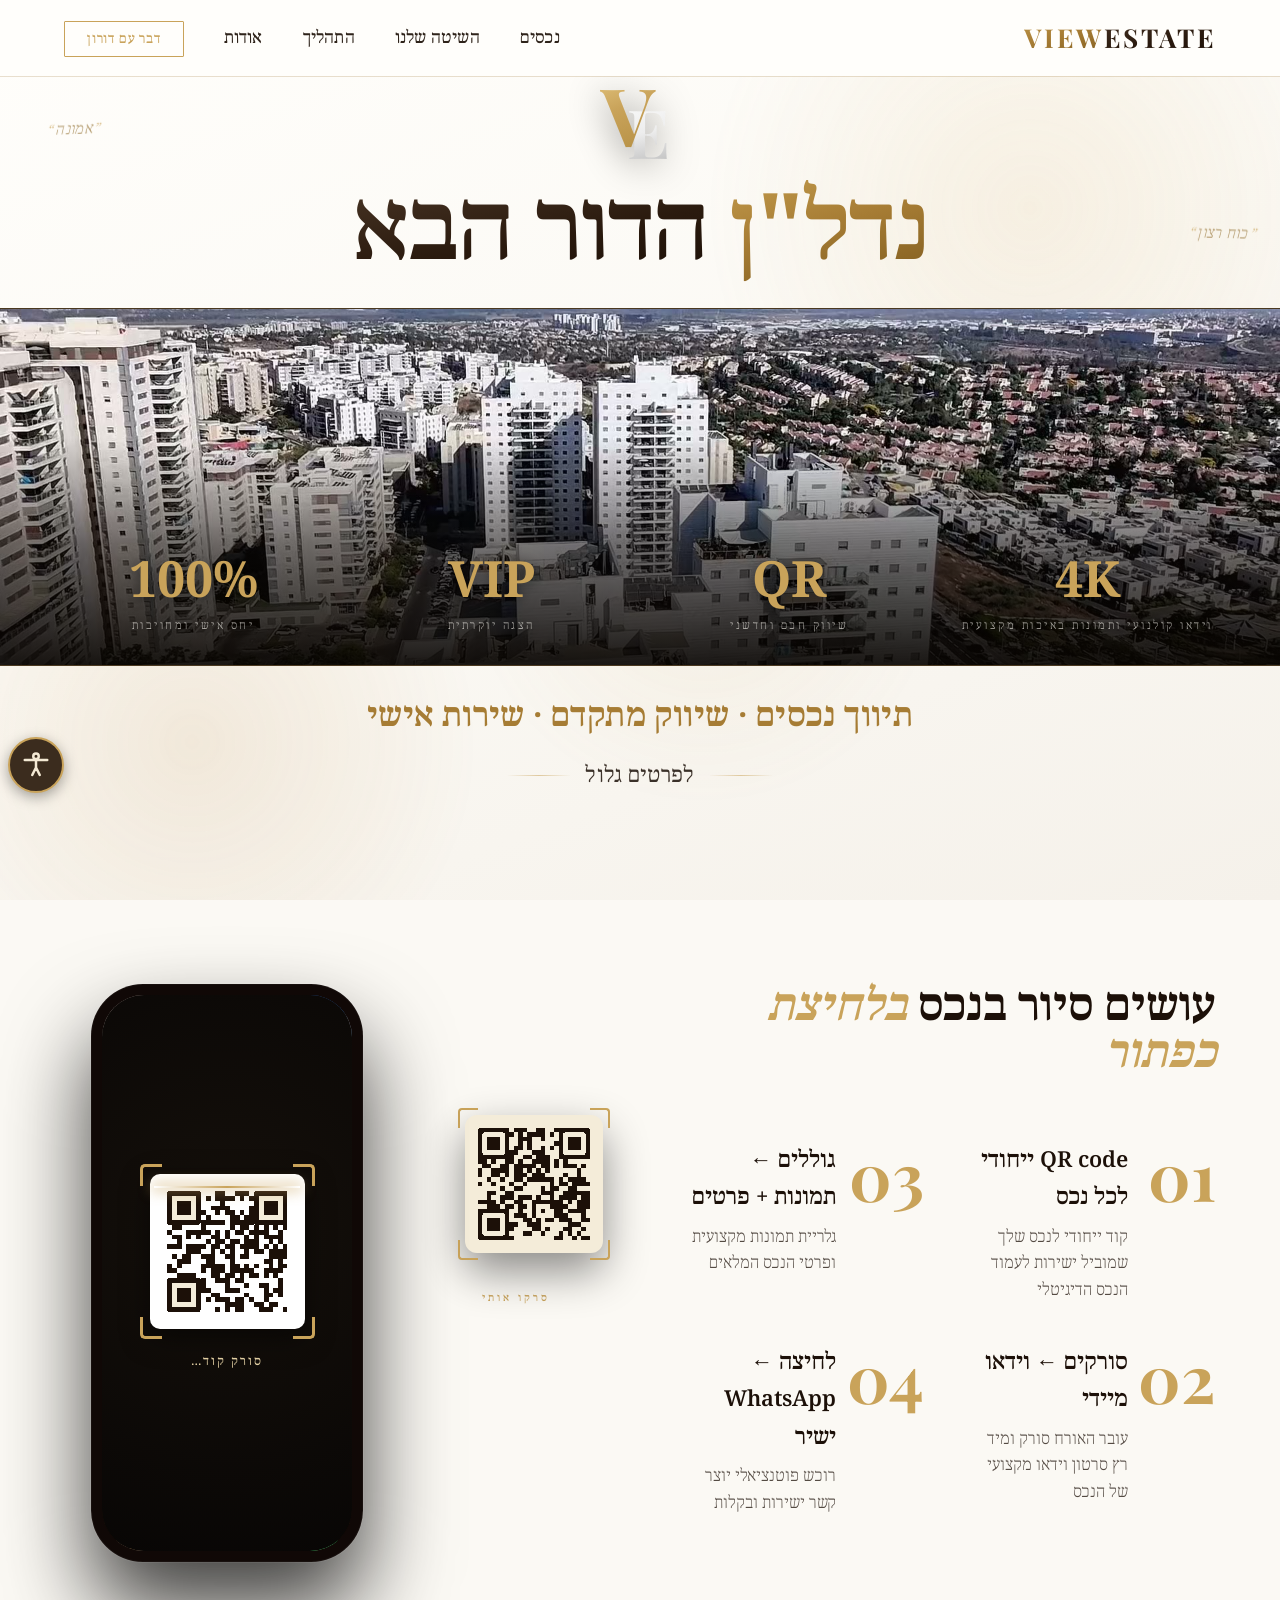
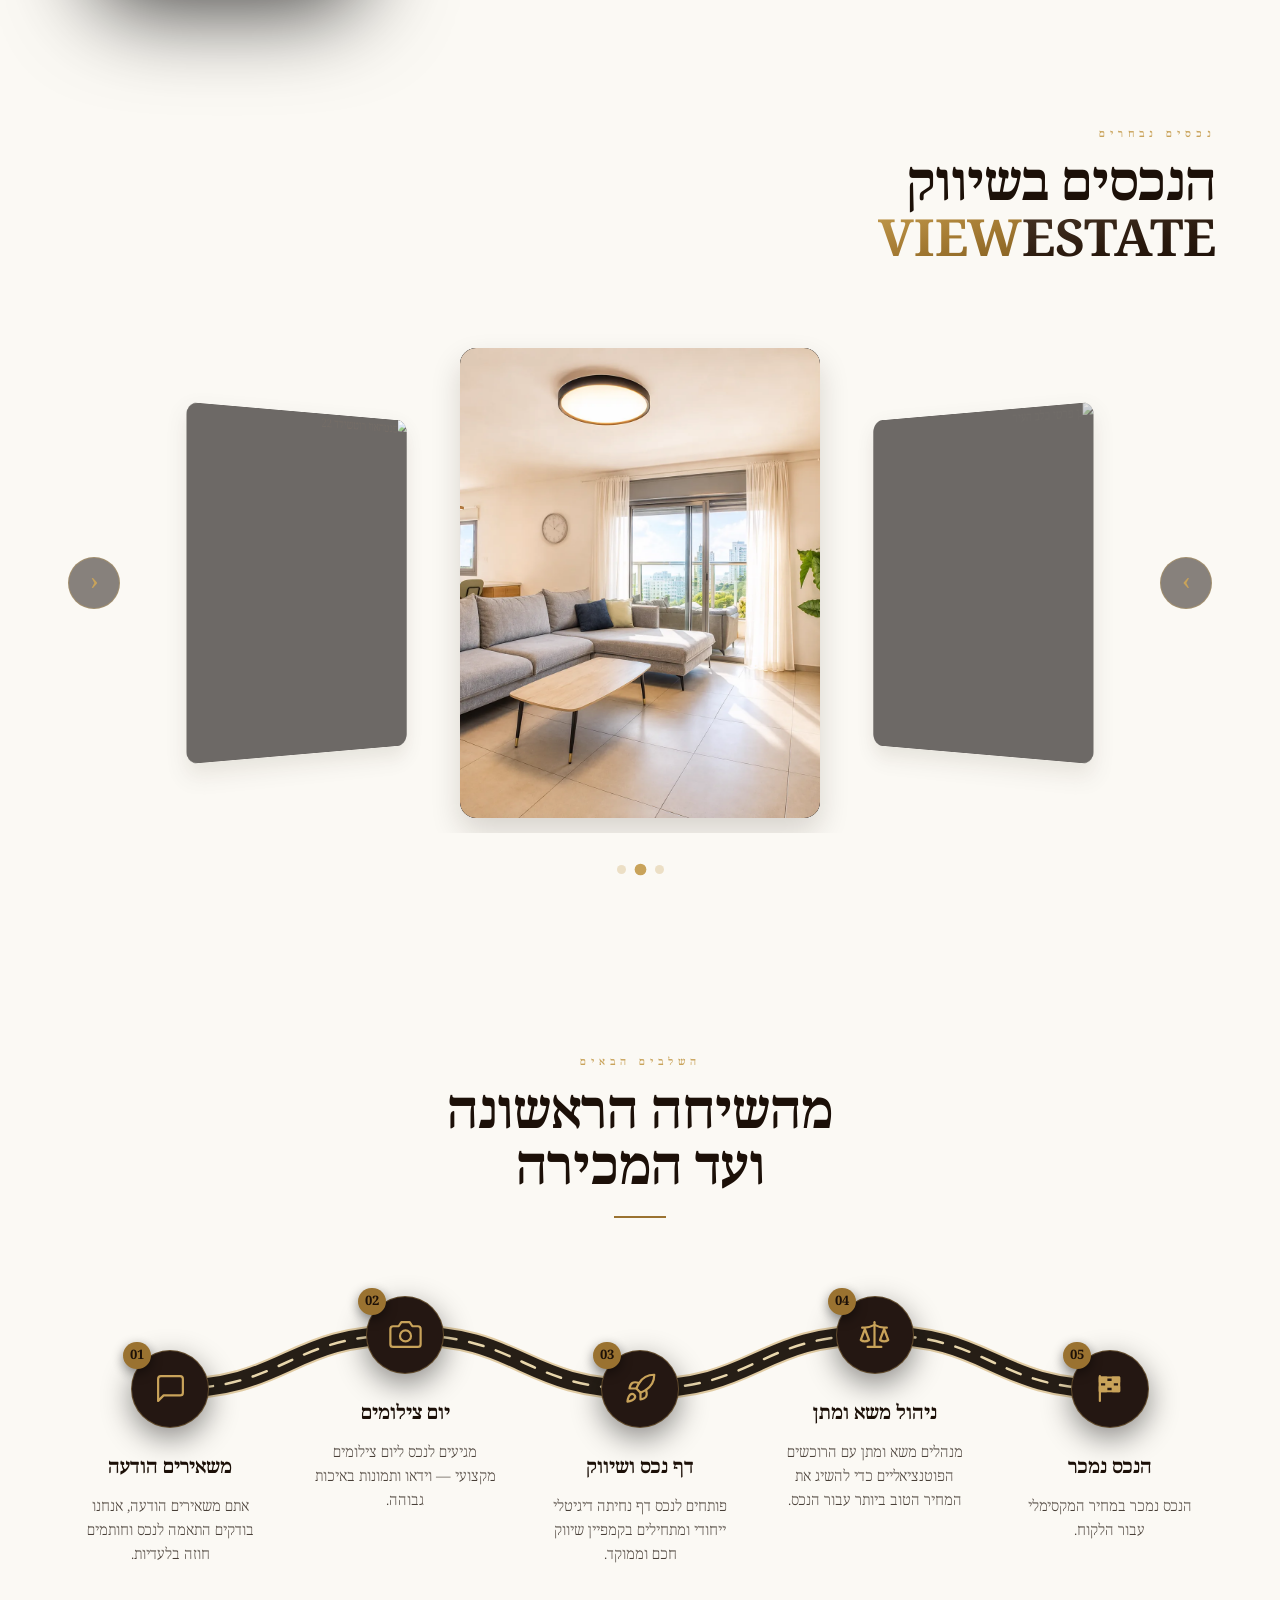
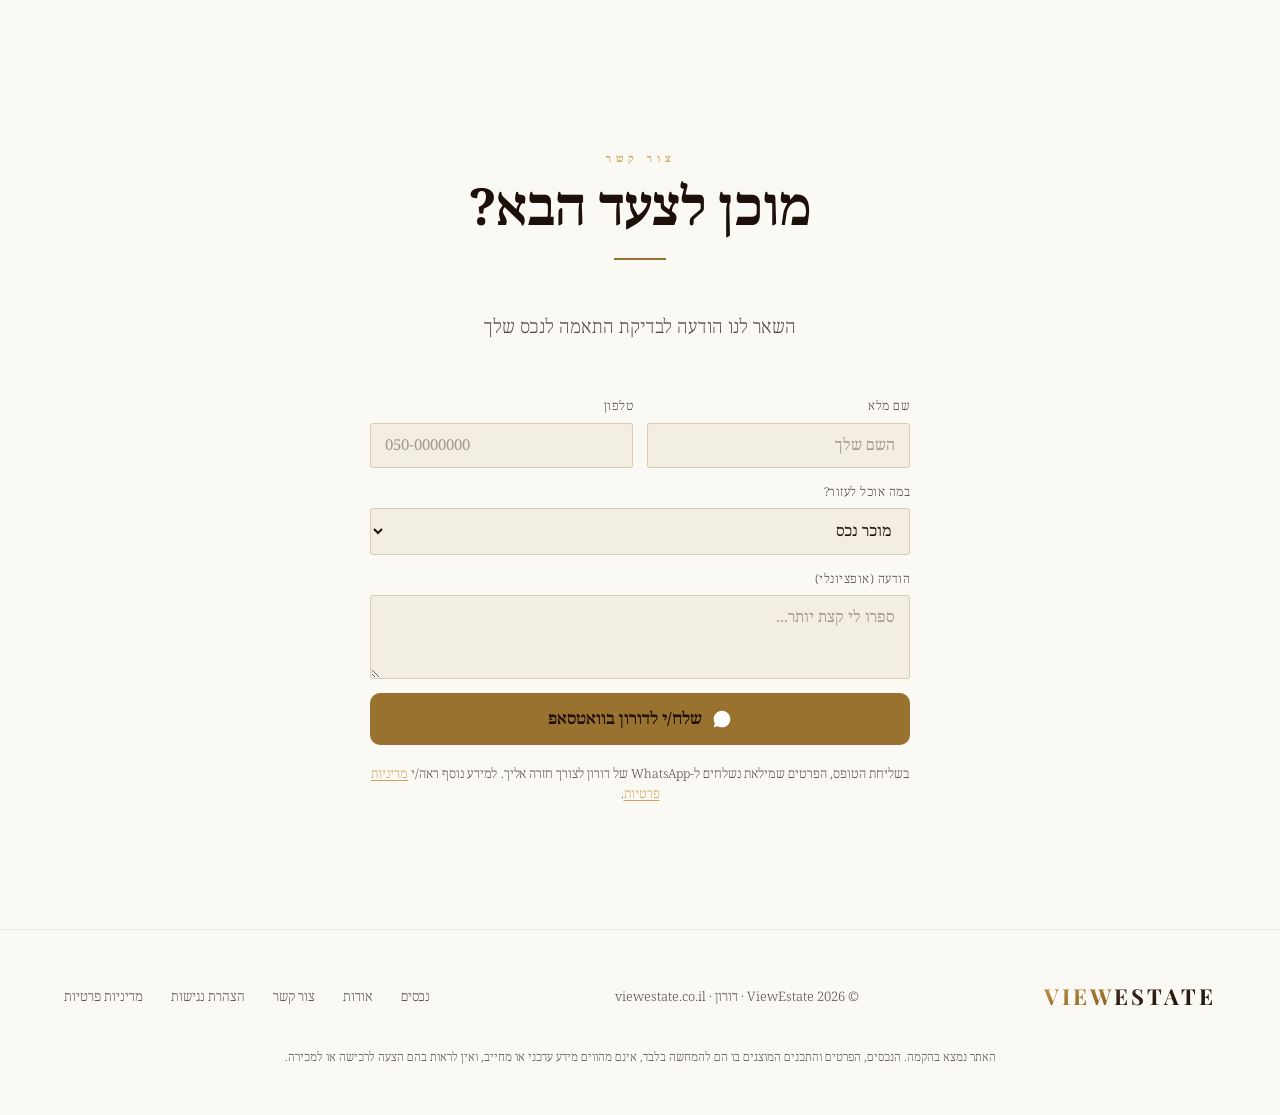
==== commit 0c80552d: "Homepage carousel: make the card <a> a block so Safari sizes the status ribbon (was zero width on iP" ====
--- a/index.html
+++ b/index.html
@@ -849,6 +849,7 @@
       backface-visibility: hidden;
     }
     .cf-item .prop-card {
+      display: block;   /* it is an <a>: inline by default, which makes Safari size its overlays to zero */
       width: 100%; height: 100%; border-radius: 16px;
       box-shadow: 0 30px 70px rgba(0,0,0,0.55);
       transition: none; backface-visibility: hidden;
@@ -954,6 +955,7 @@
     .st-ribbon {
       --rib: clamp(56px, 16vw, 84px);             /* ribbon thickness */
       position: absolute; top: 0; left: 0; right: 0; z-index: 6;
+      width: 100%;                                  /* Safari: the card is an inline <a>, so left/right alone give zero width */
       height: calc(var(--rib) * 1.5);               /* thickness + the drop across the card */
       display: flex; align-items: center; justify-content: center;
       font-size: clamp(14px, 4.2vw, 18px); font-weight: 700; letter-spacing: .5px; color: #fff; line-height: 1.2;
@@ -2122,7 +2124,7 @@
     .nav:not(.nav--scrolled) .nav__cta { border-color: var(--gold-light); color: var(--gold-light) !important; }
     .nav:not(.nav--scrolled) .nav__ham span { background: var(--gold-light); }
   </style>
-  <link rel="stylesheet" href="theme-light.css?v=4"><!-- theme-light -->
+  <link rel="stylesheet" href="theme-light.css?v=5"><!-- theme-light -->
 </head>
 <body>
   <div class="site-bg" aria-hidden="true">
--- a/theme-light.css
+++ b/theme-light.css
@@ -18,3 +18,6 @@
   color: #9A7230 !important;
 }
 .hero__tagline { color: #A67C34 !important; background: none !important; -webkit-text-fill-color: currentColor !important; }
+
+/* carousel cards: soft shadow on the light background */
+.cf-item .prop-card { box-shadow: 0 14px 30px rgba(28,16,8,.16) !important; }
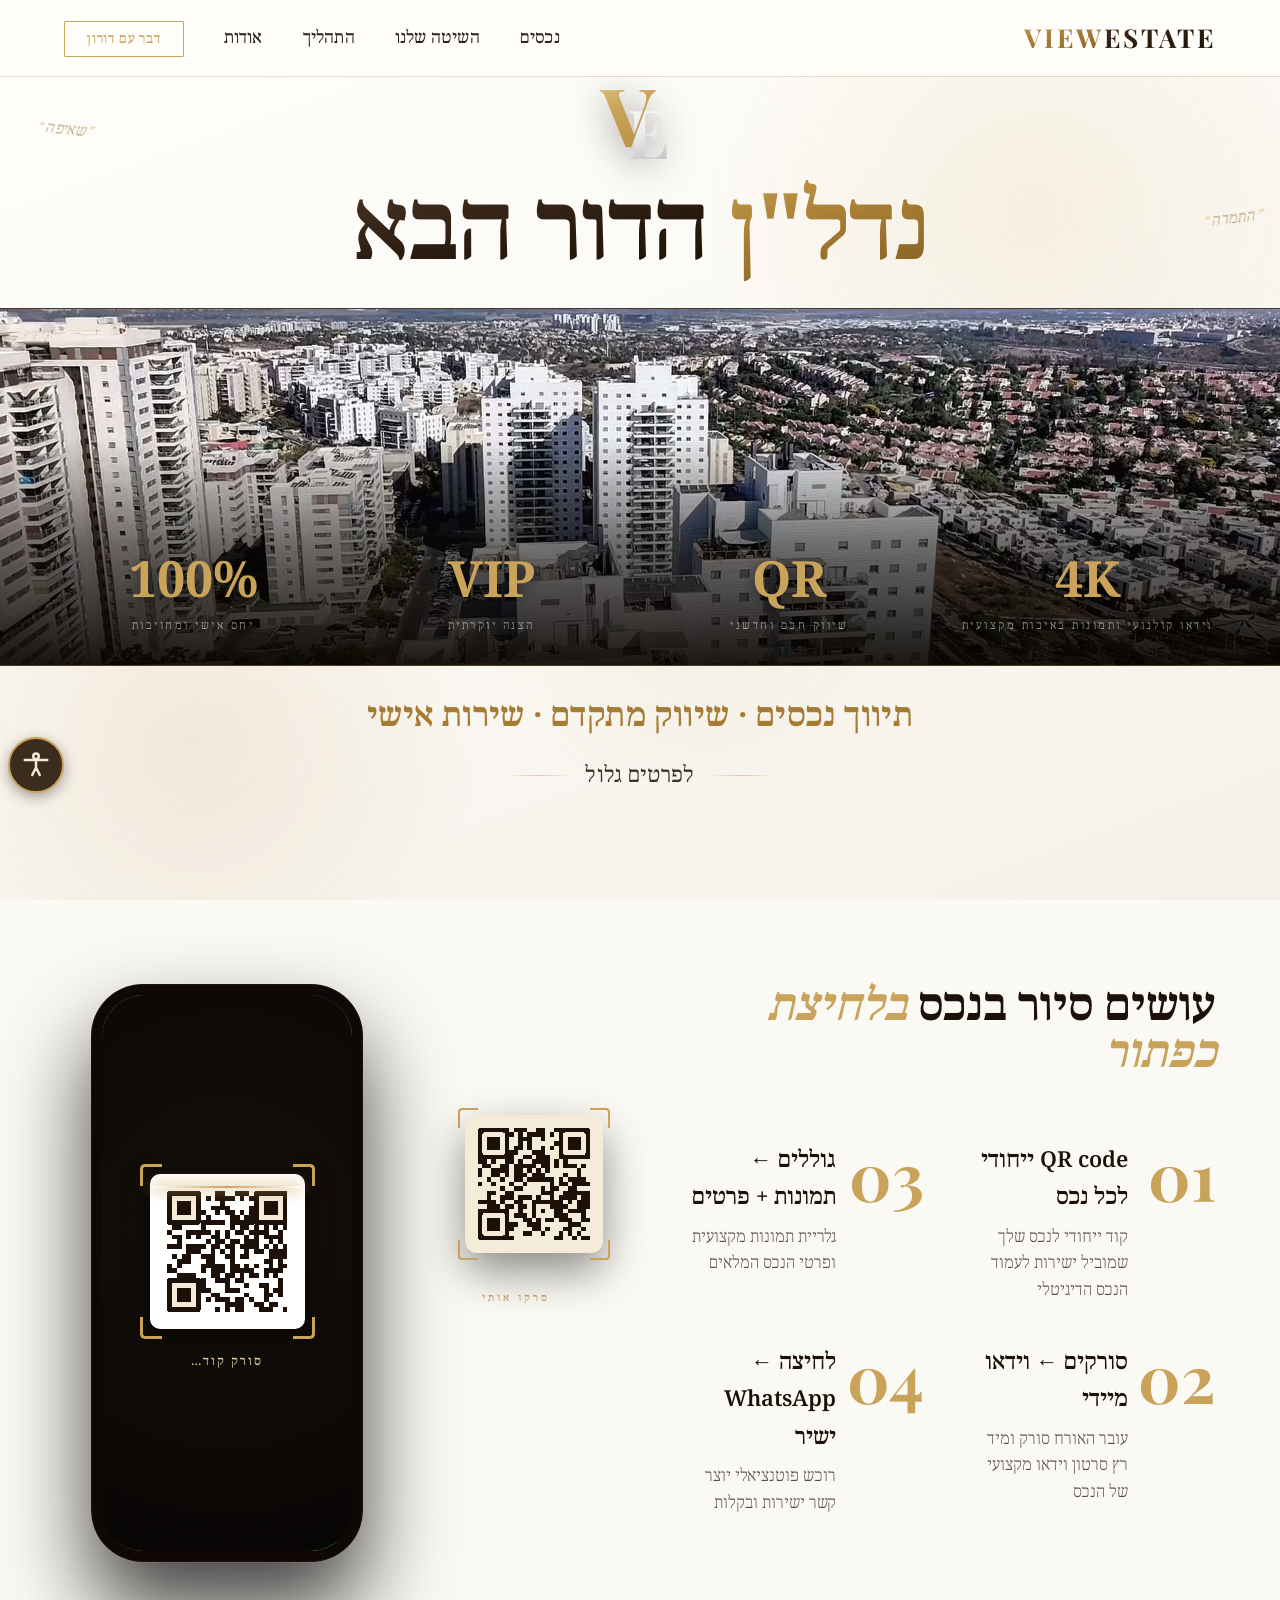
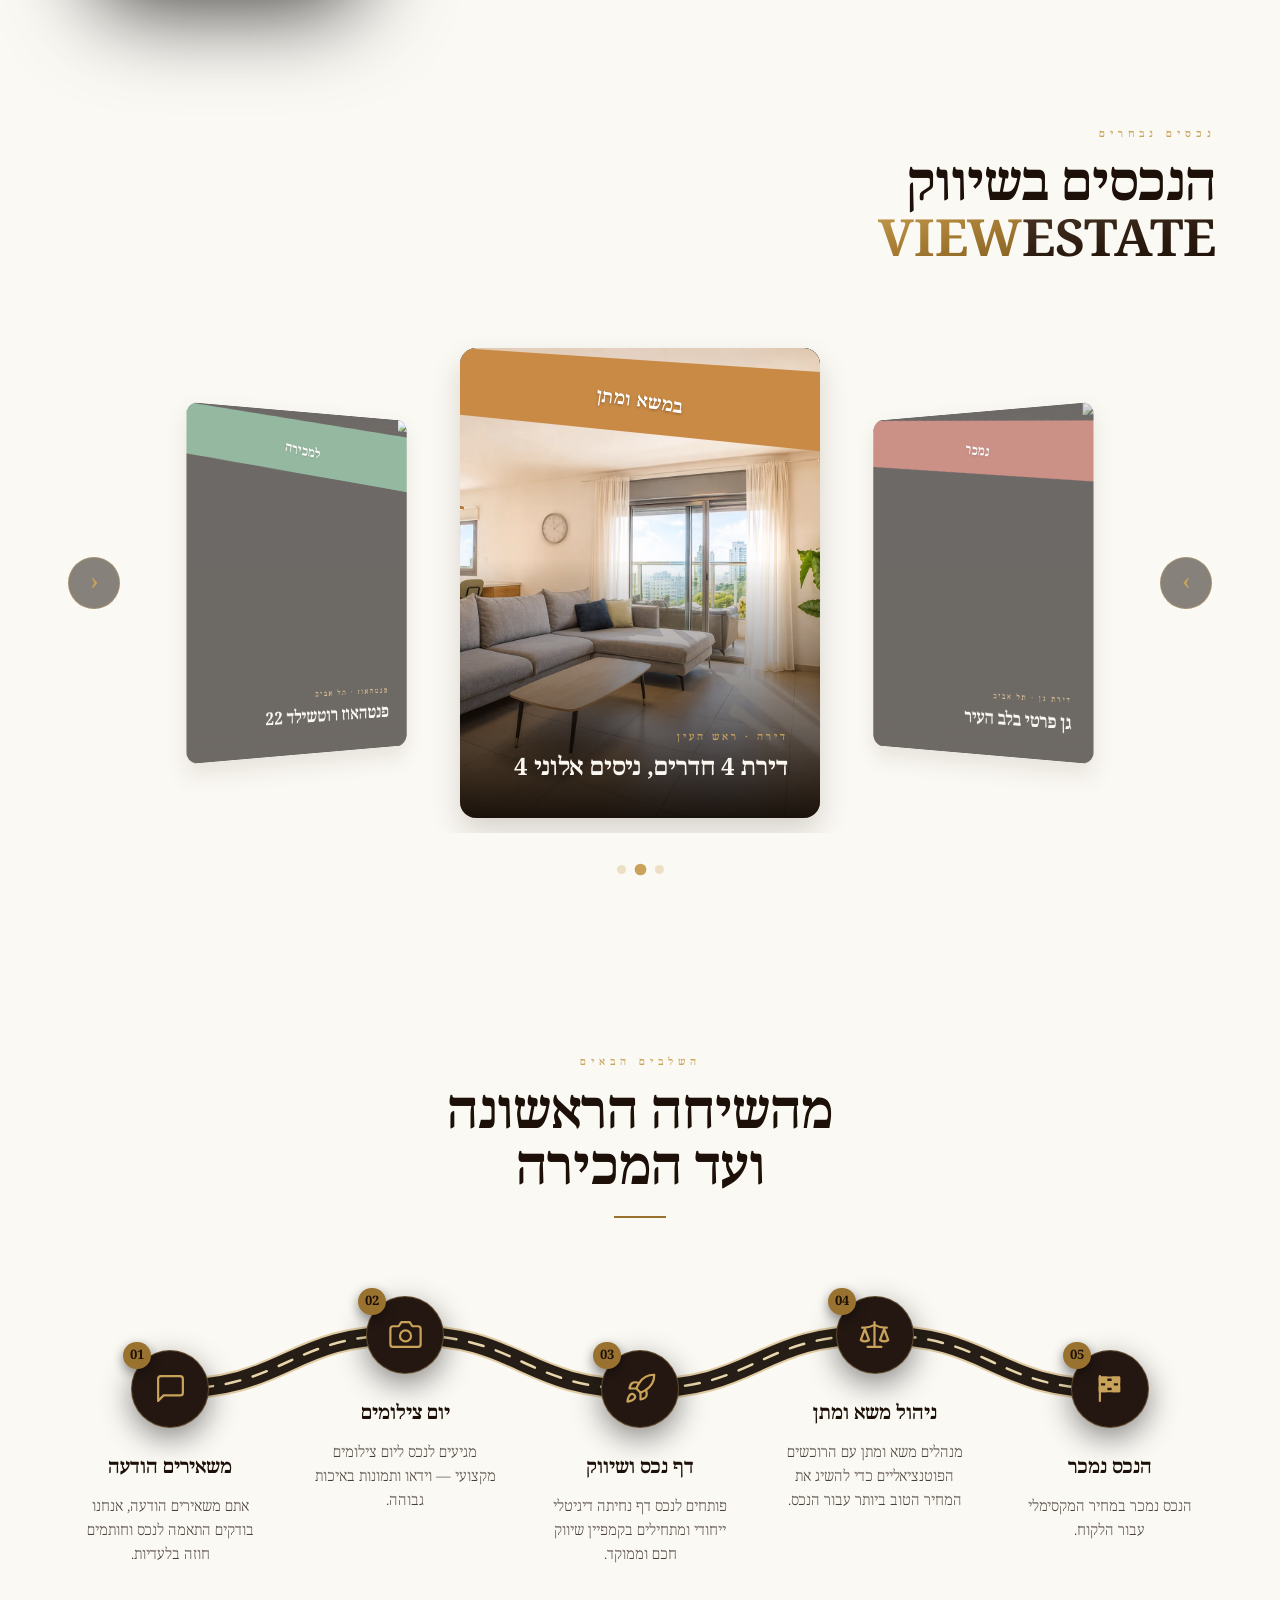
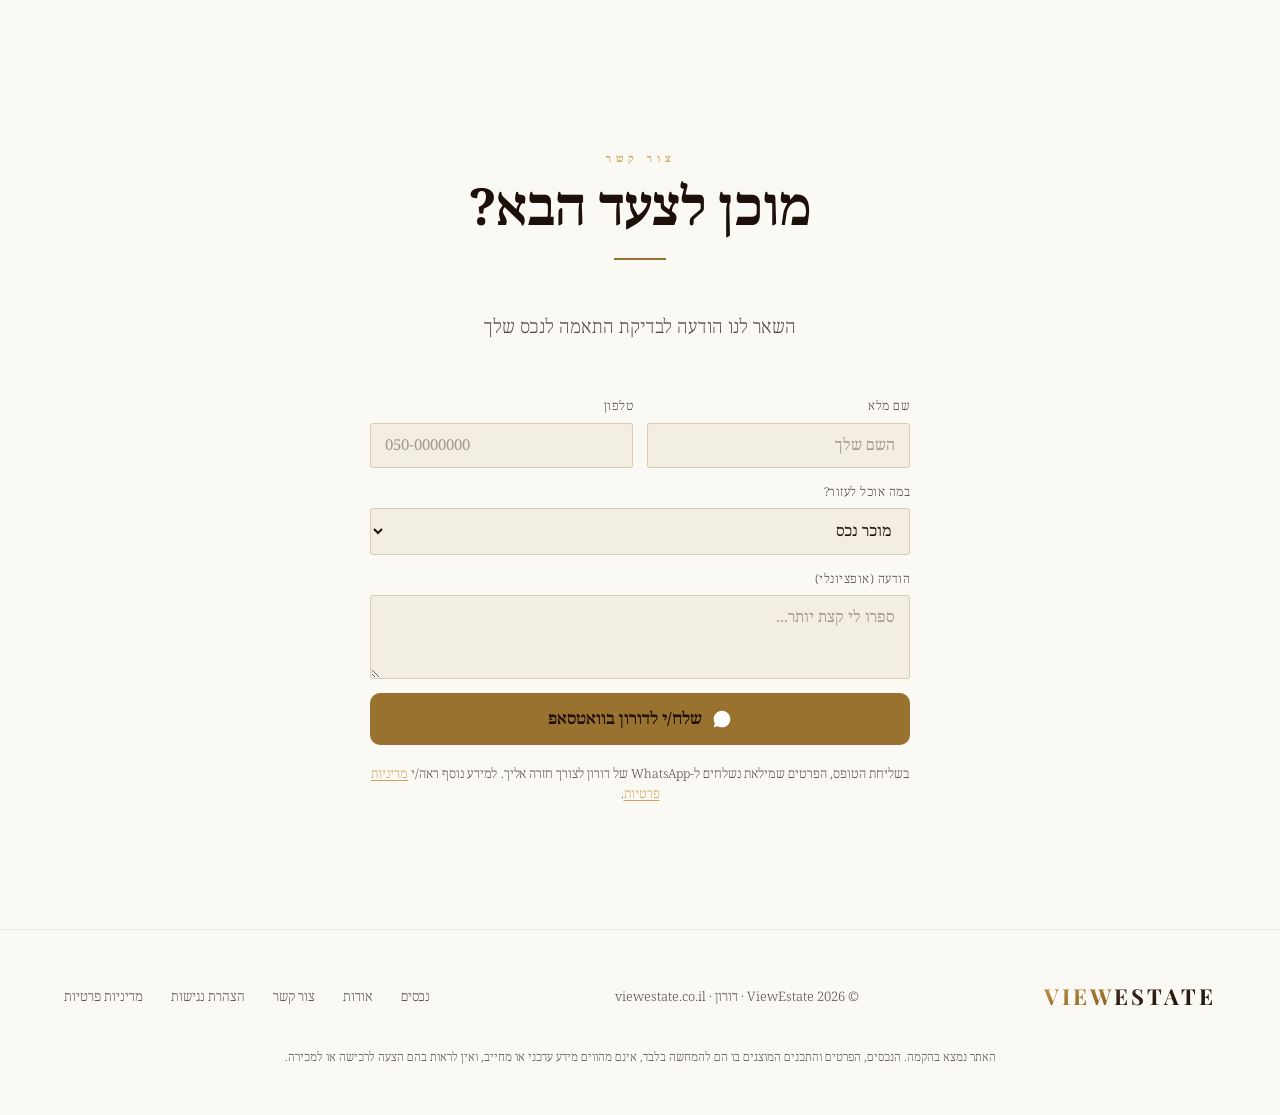
==== commit 1b87879b: "Status ribbon: sit a little higher on the card Co-Authored-By: Claude Opus 5.5 <noreply@anthropic.co" ====
--- a/index.html
+++ b/index.html
@@ -968,7 +968,7 @@
       border-radius: 16px 16px 0 0;                 /* Safari: round the corner on the layer itself */
     }
     .st-ribbon polygon { fill: var(--rib-c); }
-    .st-ribbon > b { position: relative; display: inline-block; font-weight: 700; transform: rotate(8deg); margin-top: -6px; }
+    .st-ribbon > b { position: relative; display: inline-block; font-weight: 700; transform: rotate(8deg); margin-top: -18px; }
     .st-ribbon.st-sale { --rib-c: #4F8C68; }
     .st-ribbon.st-neg  { --rib-c: #C98A45; }
     .st-ribbon.st-sold { --rib-c: #A9483C; }
@@ -2653,7 +2653,7 @@
           <div class="cf-item" data-idx="${i}"><a class="prop-card${p.saleStatus === 'sold' ? ' prop-card--sold' : ''}" href="property.html?id=${encodeURIComponent(p.id)}" aria-label="פתח דף נכס: ${label}">
             ${media}
             <div class="prop-card__shade"></div>
-            <span class="st-ribbon ${ss.cls}"><svg viewBox="0 0 100 100" preserveAspectRatio="none" aria-hidden="true"><polygon points="0,0 100,29 100,92 0,63"/></svg><b>${ss.label}</b></span>
+            <span class="st-ribbon ${ss.cls}"><svg viewBox="0 0 100 100" preserveAspectRatio="none" aria-hidden="true"><polygon points="0,0 100,19 100,82 0,53"/></svg><b>${ss.label}</b></span>
             ${p.video ? '<div class="prop-card__video-tag" aria-hidden="true">▶ &nbsp;וידאו</div>' : ''}
             <div class="prop-card__play-cue" aria-hidden="true"><div class="play-tri"></div></div>
             <div class="prop-card__body">
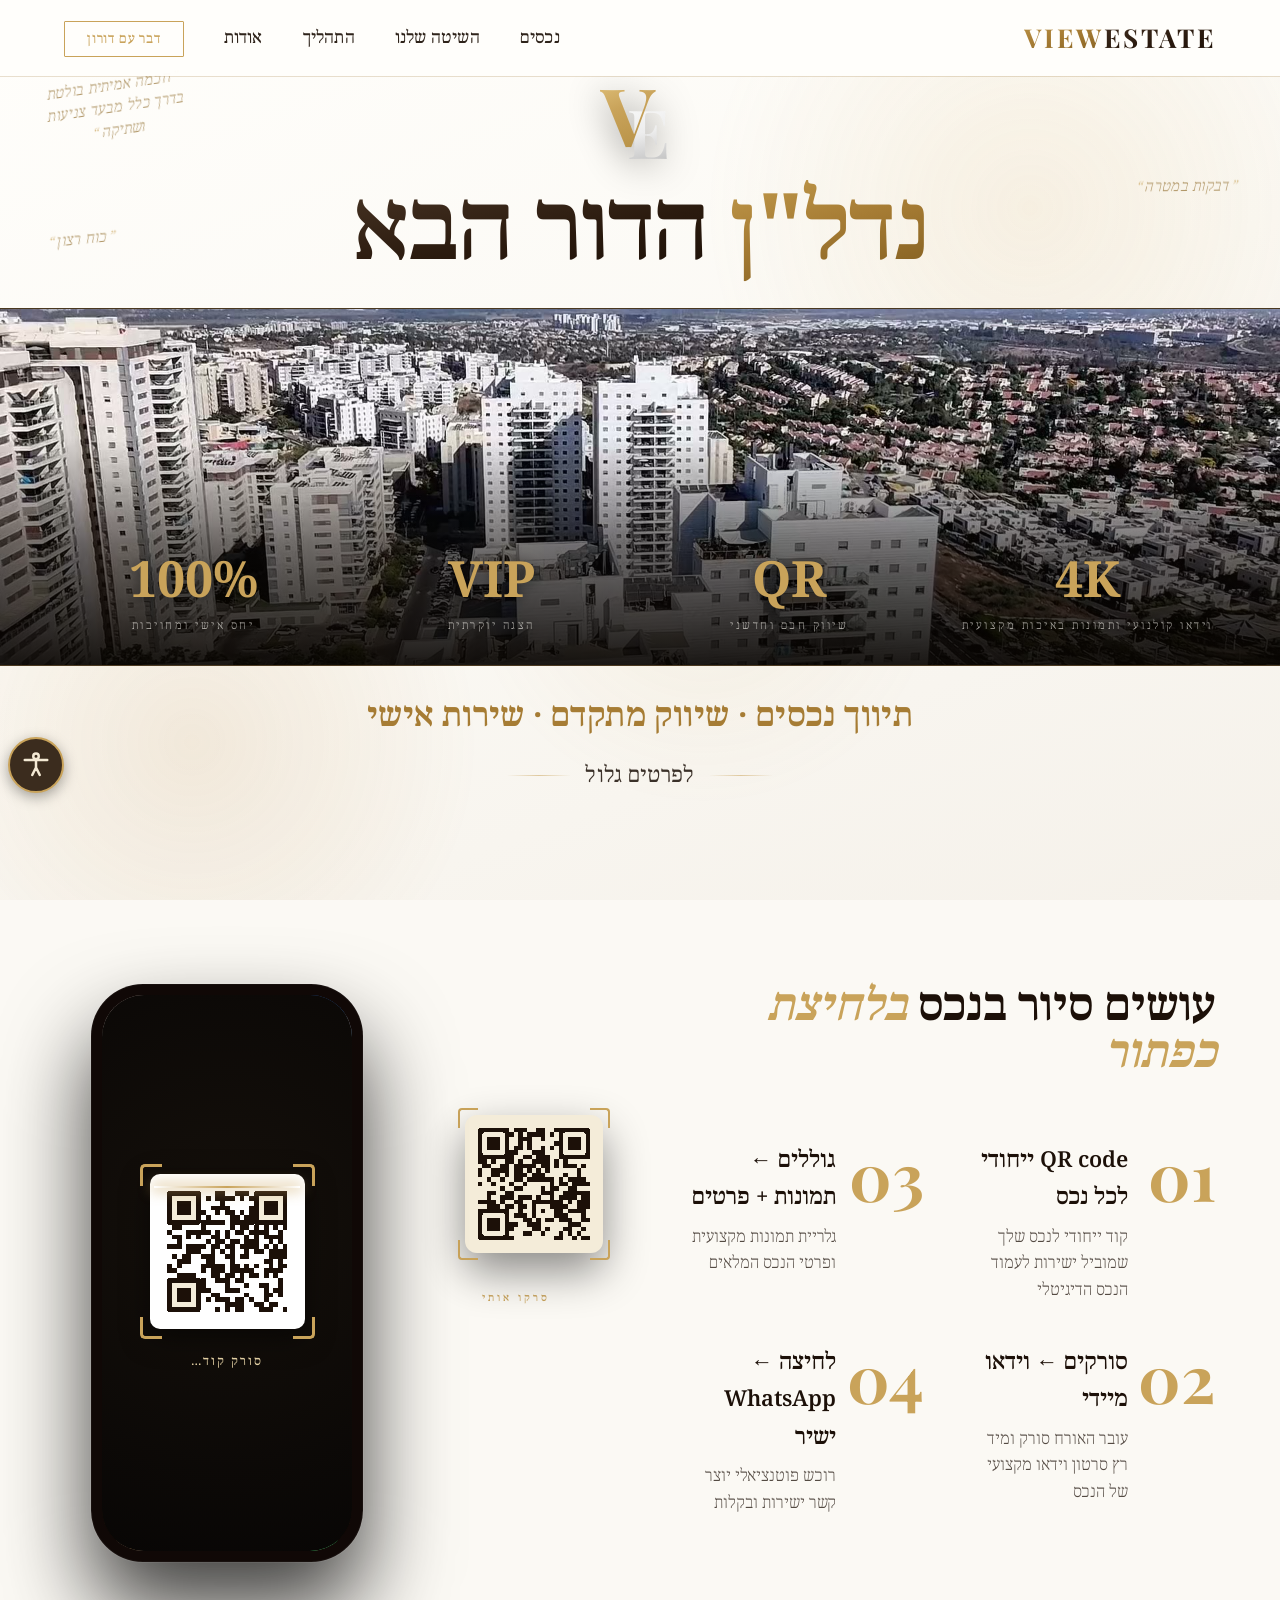
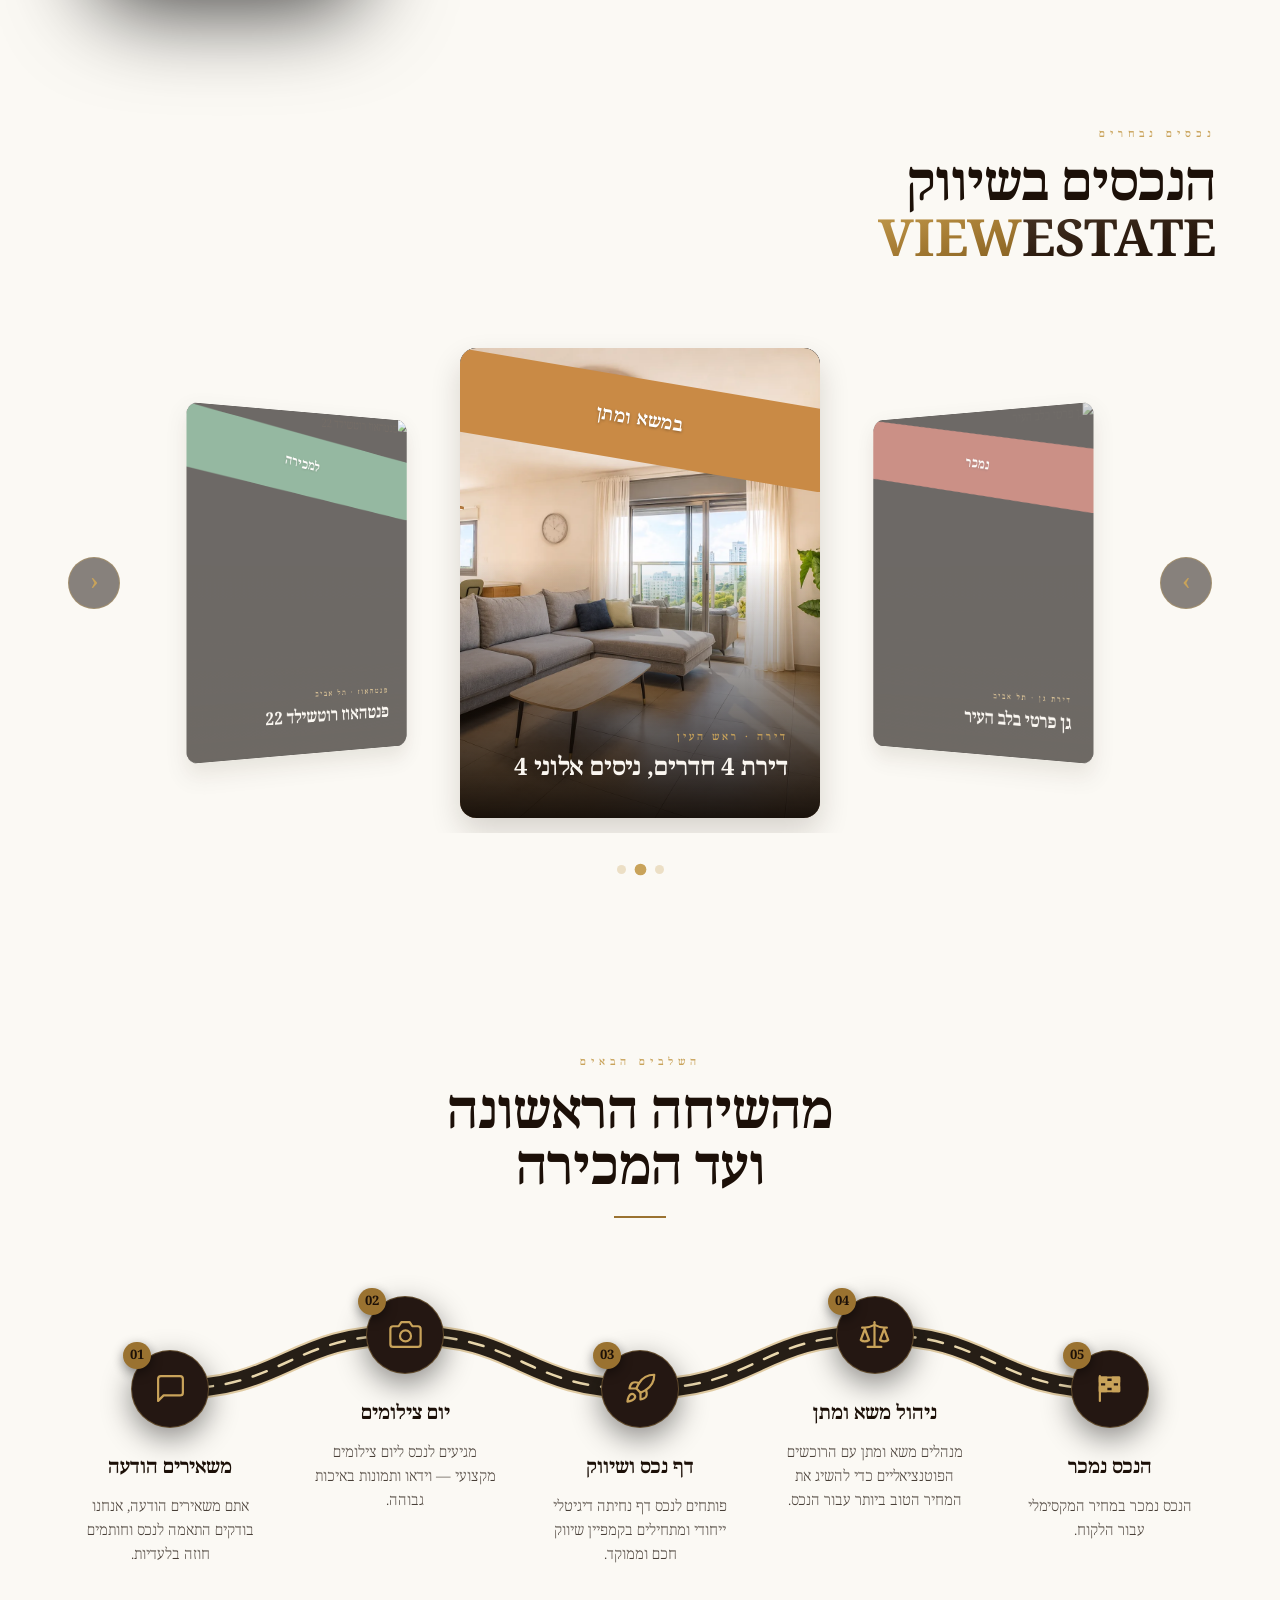
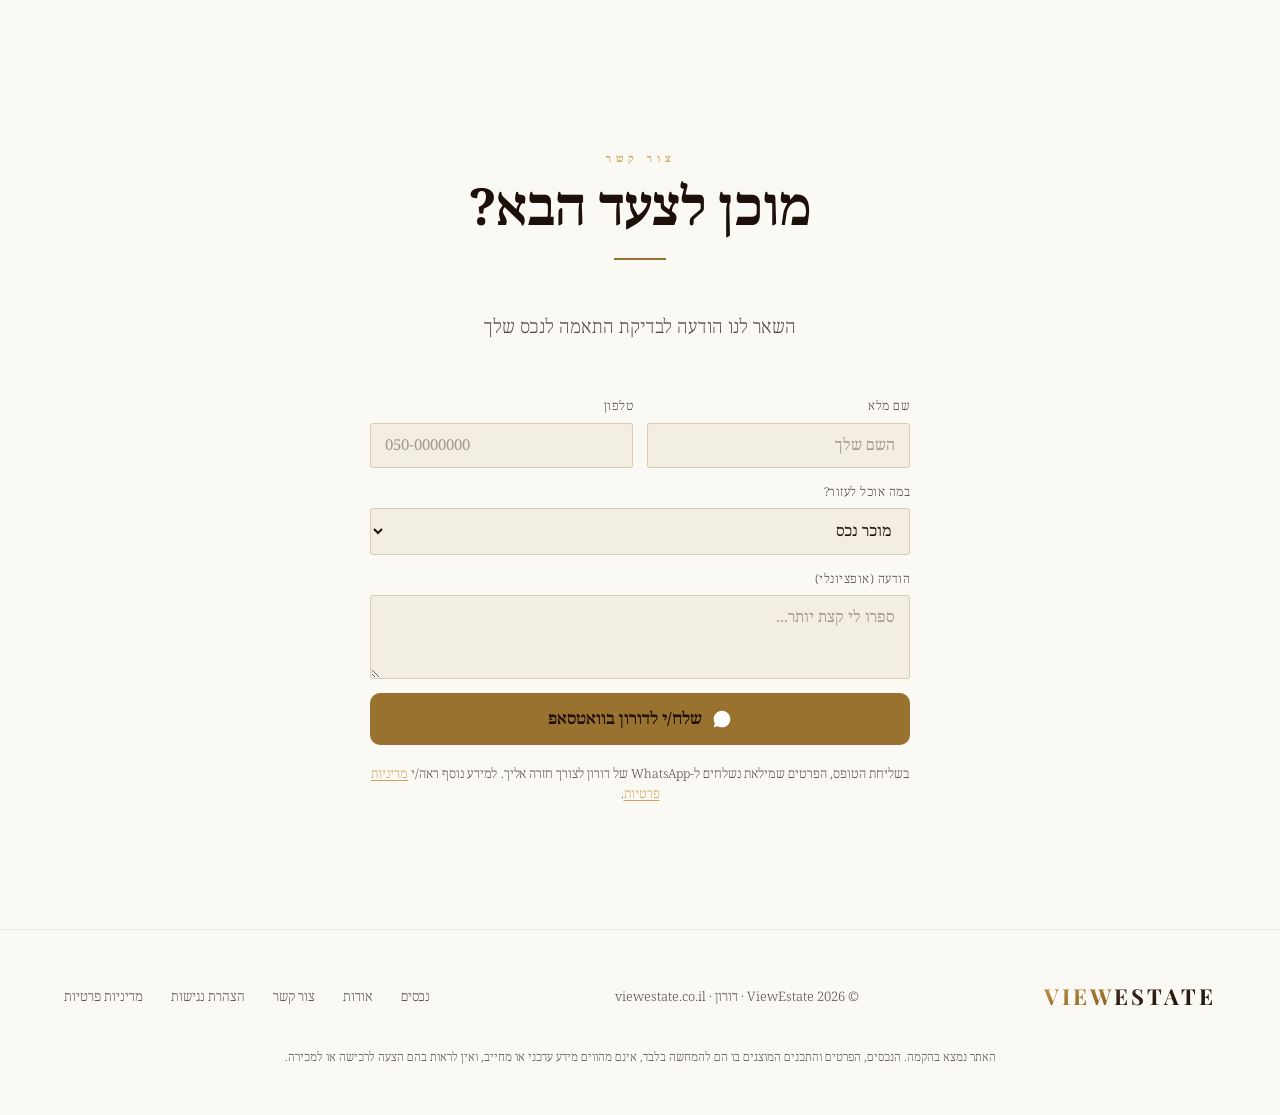
==== commit 0c839396: "Status ribbon: equal thickness at both ends, left end at the card top, slightly steeper Co-Authored-" ====
--- a/index.html
+++ b/index.html
@@ -956,7 +956,7 @@
       --rib: clamp(56px, 16vw, 84px);             /* ribbon thickness */
       position: absolute; top: 0; left: 0; right: 0; z-index: 6;
       width: 100%;                                  /* Safari: the card is an inline <a>, so left/right alone give zero width */
-      height: calc(var(--rib) * 1.5);               /* thickness + the drop across the card */
+      height: calc(var(--rib) * 1.72);              /* thickness + the drop across the card (same thickness both ends) */
       display: flex; align-items: center; justify-content: center;
       font-size: clamp(14px, 4.2vw, 18px); font-weight: 700; letter-spacing: .5px; color: #fff; line-height: 1.2;
       text-shadow: 0 1px 3px rgba(0,0,0,.3);
@@ -968,7 +968,7 @@
       border-radius: 16px 16px 0 0;                 /* Safari: round the corner on the layer itself */
     }
     .st-ribbon polygon { fill: var(--rib-c); }
-    .st-ribbon > b { position: relative; display: inline-block; font-weight: 700; transform: rotate(8deg); margin-top: -18px; }
+    .st-ribbon > b { position: relative; display: inline-block; font-weight: 700; transform: rotate(9deg); }
     .st-ribbon.st-sale { --rib-c: #4F8C68; }
     .st-ribbon.st-neg  { --rib-c: #C98A45; }
     .st-ribbon.st-sold { --rib-c: #A9483C; }
@@ -2653,7 +2653,7 @@
           <div class="cf-item" data-idx="${i}"><a class="prop-card${p.saleStatus === 'sold' ? ' prop-card--sold' : ''}" href="property.html?id=${encodeURIComponent(p.id)}" aria-label="פתח דף נכס: ${label}">
             ${media}
             <div class="prop-card__shade"></div>
-            <span class="st-ribbon ${ss.cls}"><svg viewBox="0 0 100 100" preserveAspectRatio="none" aria-hidden="true"><polygon points="0,0 100,19 100,82 0,53"/></svg><b>${ss.label}</b></span>
+            <span class="st-ribbon ${ss.cls}"><svg viewBox="0 0 100 100" preserveAspectRatio="none" aria-hidden="true"><polygon points="0,0 100,42 100,100 0,58"/></svg><b>${ss.label}</b></span>
             ${p.video ? '<div class="prop-card__video-tag" aria-hidden="true">▶ &nbsp;וידאו</div>' : ''}
             <div class="prop-card__play-cue" aria-hidden="true"><div class="play-tri"></div></div>
             <div class="prop-card__body">
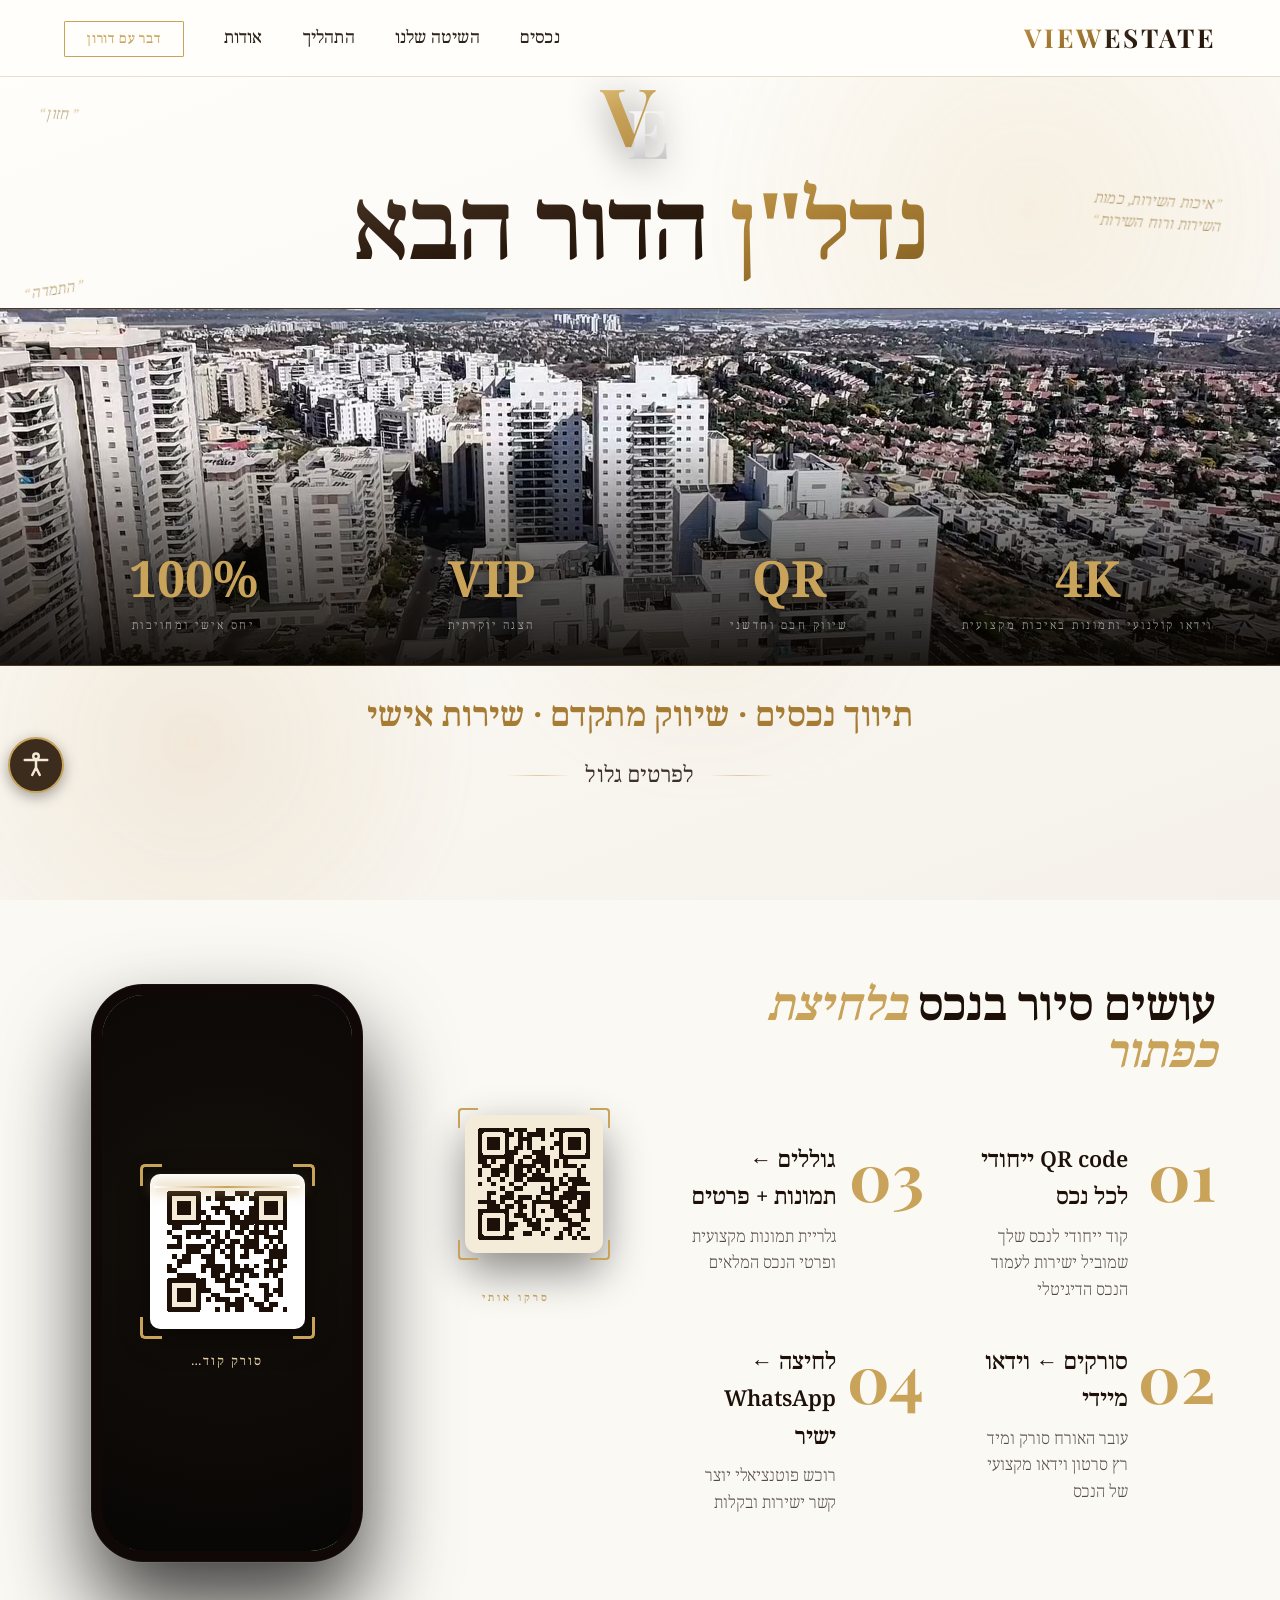
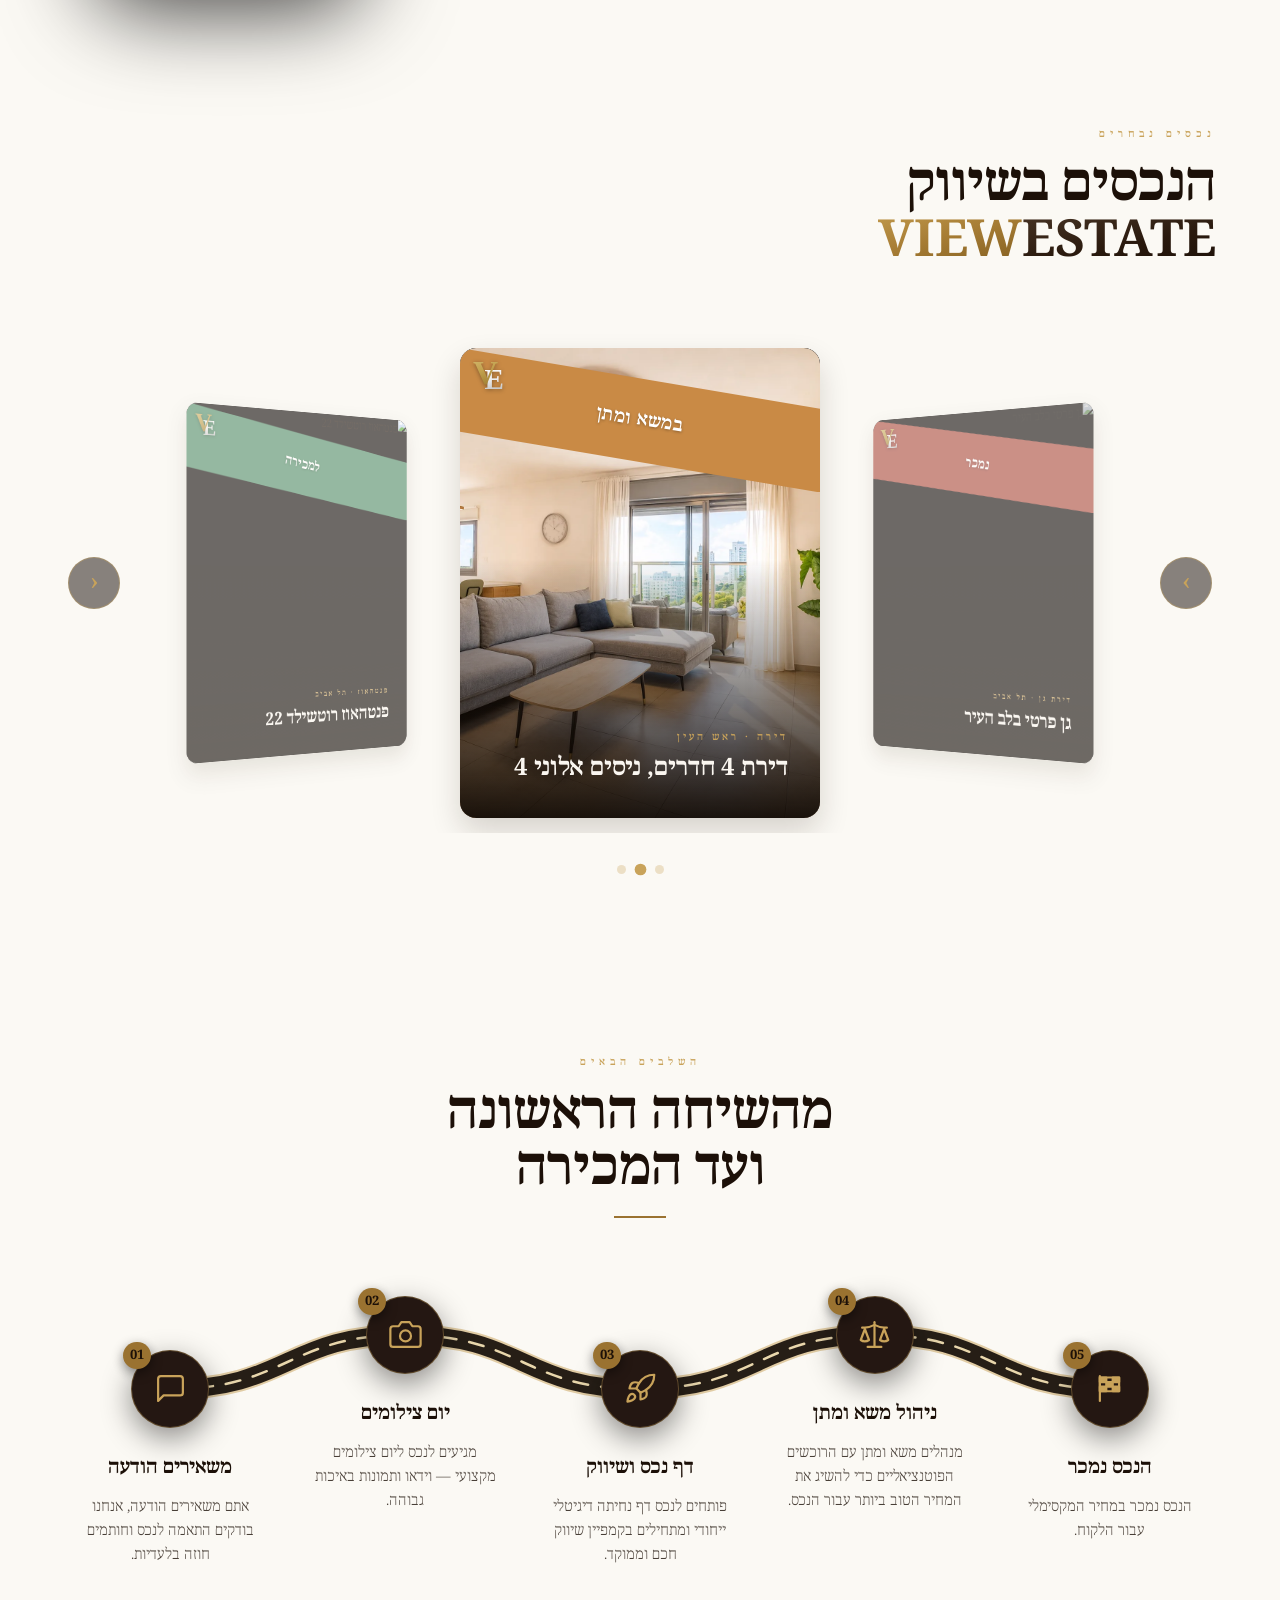
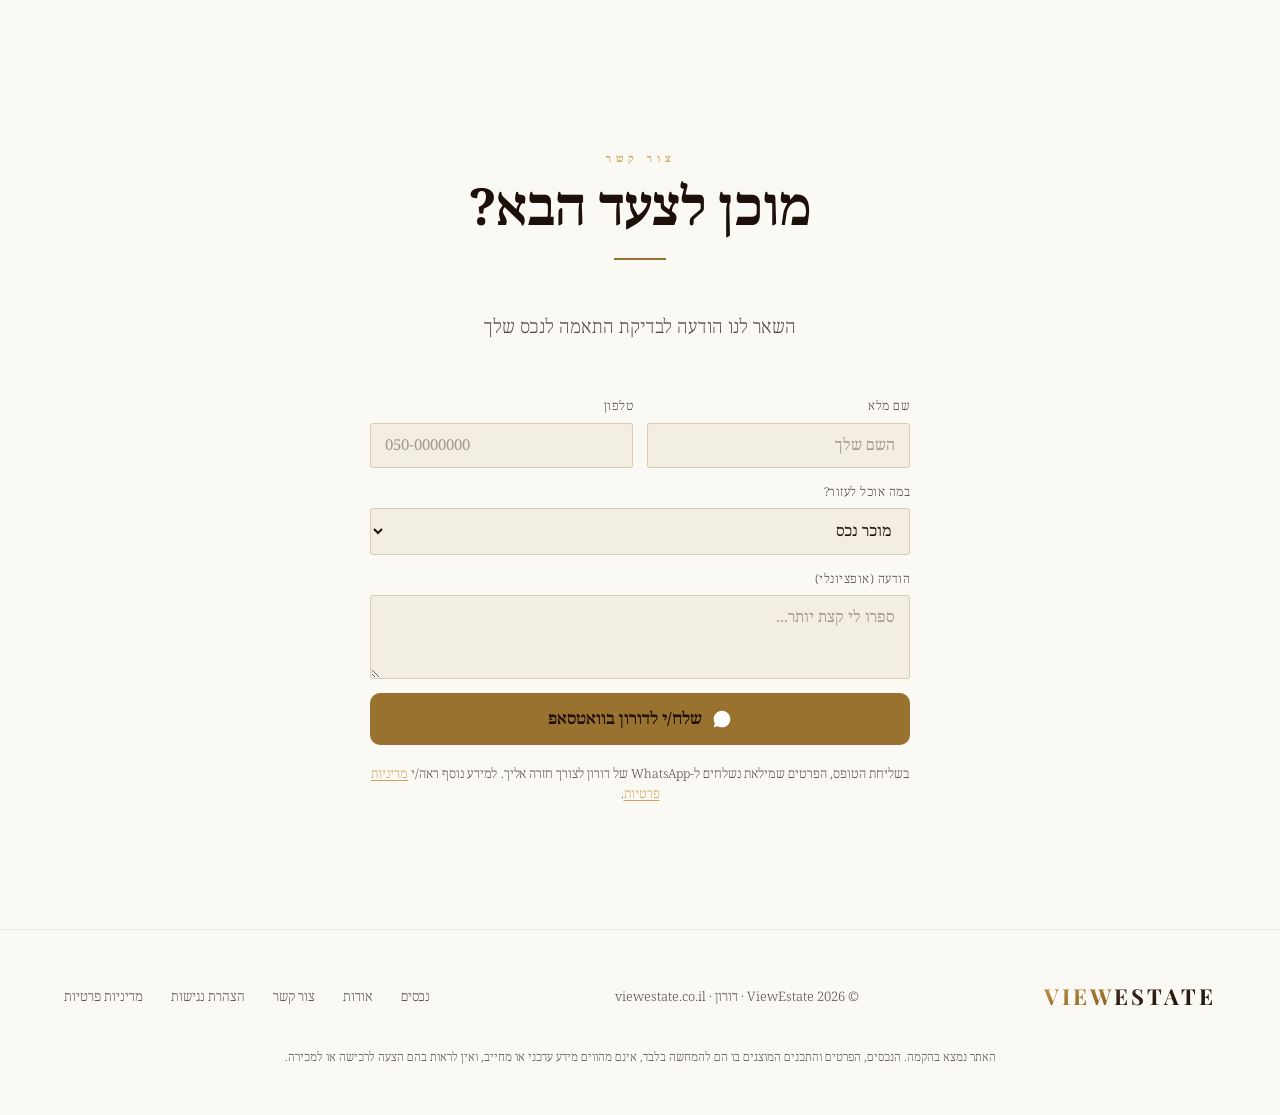
==== commit c3f32608: "Property cards: VE logo in the top-left corner, on the status ribbon Co-Authored-By: Claude Opus 5.5" ====
--- a/index.html
+++ b/index.html
@@ -969,6 +969,14 @@
     }
     .st-ribbon polygon { fill: var(--rib-c); }
     .st-ribbon > b { position: relative; display: inline-block; font-weight: 700; transform: rotate(9deg); }
+    /* VE mark in the card's top-left corner, sitting on the ribbon */
+    .st-logo {
+      position: absolute; top: 8px; left: 10px; z-index: 7;
+      width: clamp(30px, 9vw, 42px); height: auto; display: block;
+      filter: drop-shadow(0 1px 2px rgba(0,0,0,.35));
+      pointer-events: none;
+      -webkit-transform: translateZ(0); transform: translateZ(0);
+    }
     .st-ribbon.st-sale { --rib-c: #4F8C68; }
     .st-ribbon.st-neg  { --rib-c: #C98A45; }
     .st-ribbon.st-sold { --rib-c: #A9483C; }
@@ -2654,6 +2662,7 @@
             ${media}
             <div class="prop-card__shade"></div>
             <span class="st-ribbon ${ss.cls}"><svg viewBox="0 0 100 100" preserveAspectRatio="none" aria-hidden="true"><polygon points="0,0 100,42 100,100 0,58"/></svg><b>${ss.label}</b></span>
+            <img class="st-logo" src="logo.svg" alt="" aria-hidden="true">
             ${p.video ? '<div class="prop-card__video-tag" aria-hidden="true">▶ &nbsp;וידאו</div>' : ''}
             <div class="prop-card__play-cue" aria-hidden="true"><div class="play-tri"></div></div>
             <div class="prop-card__body">
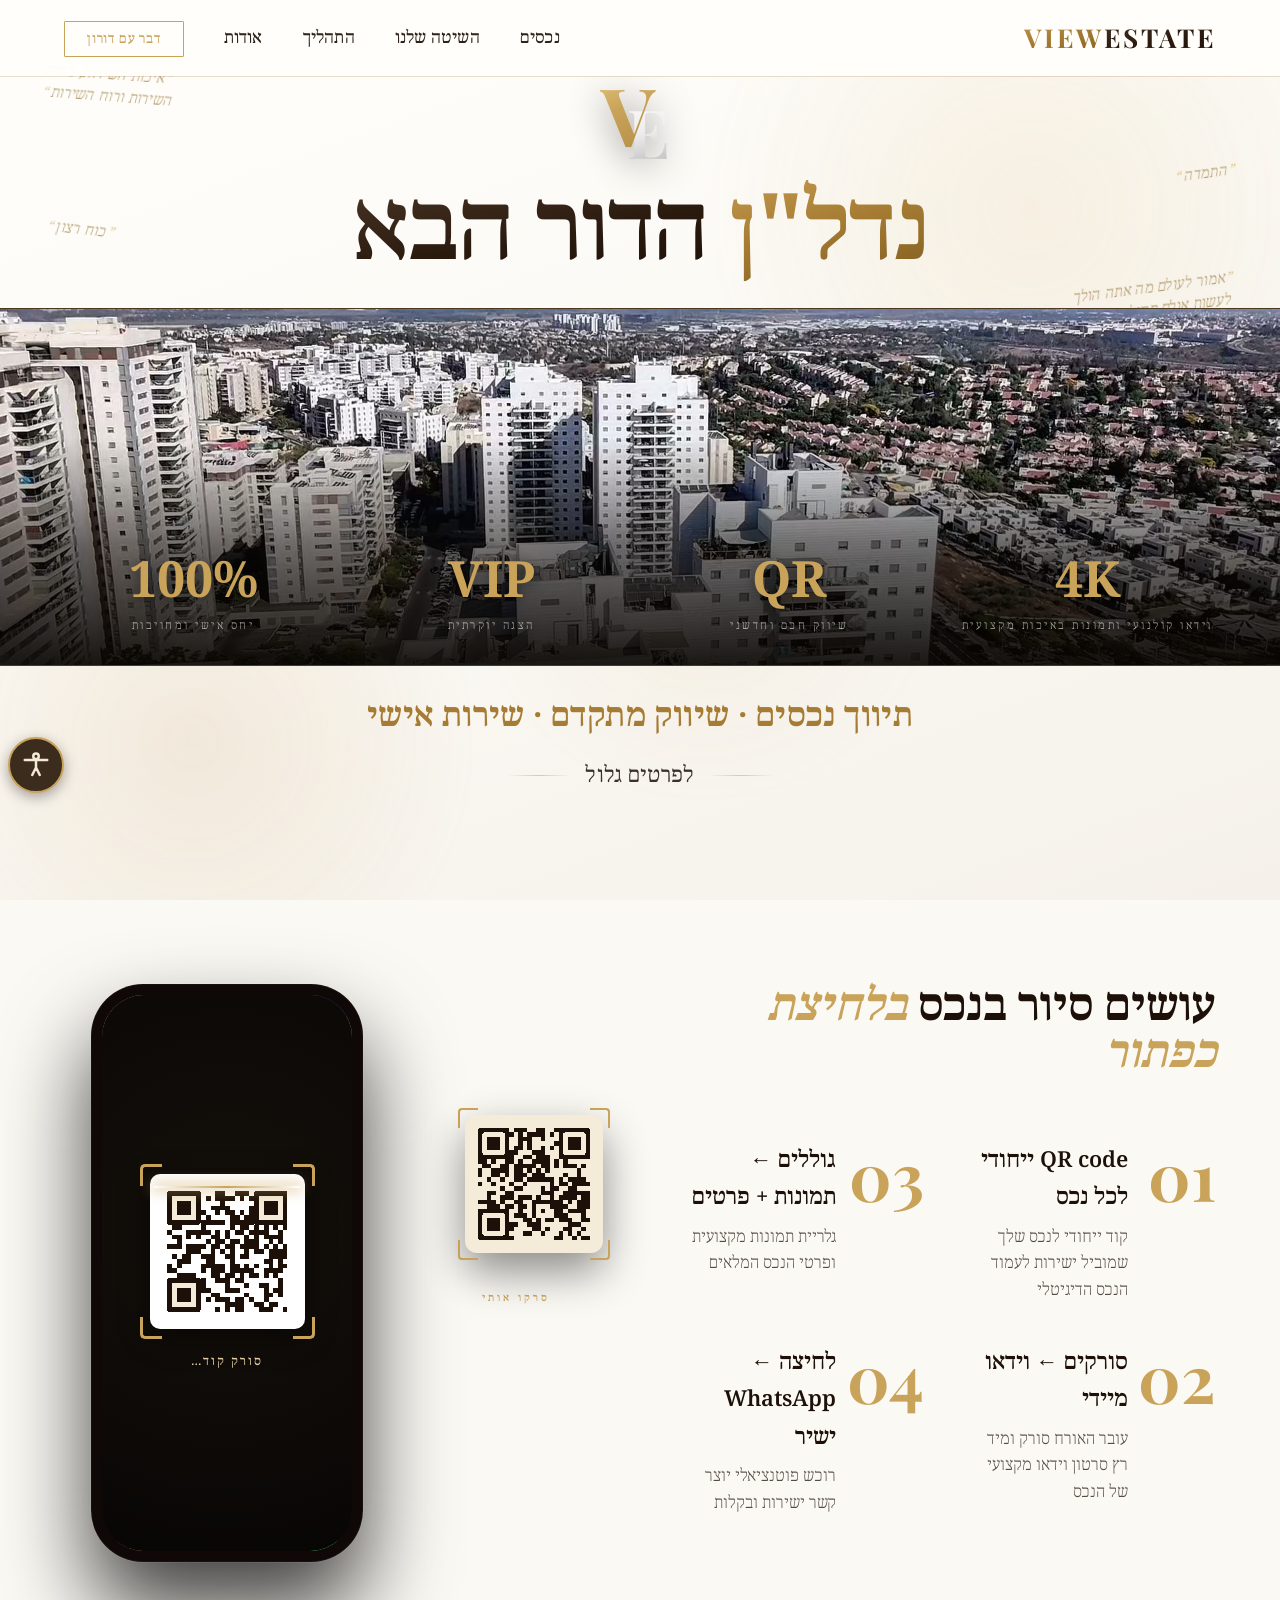
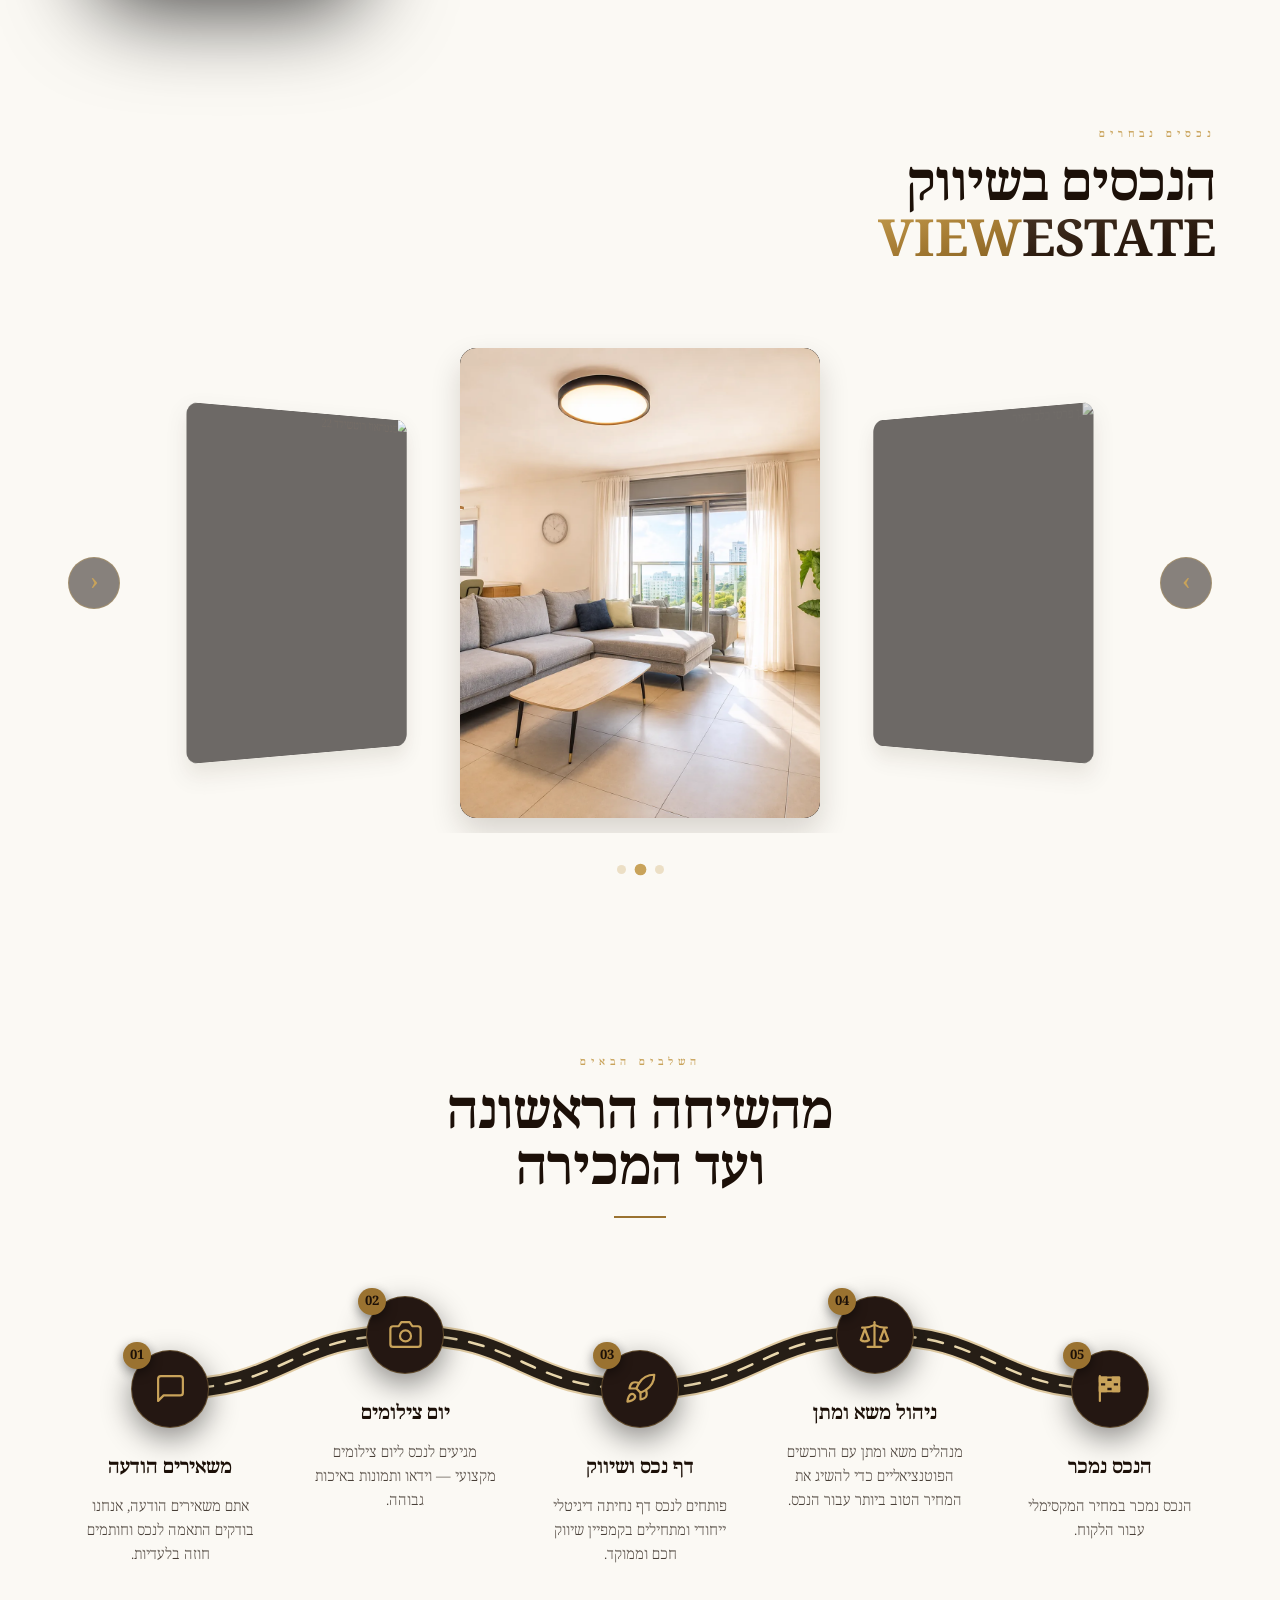
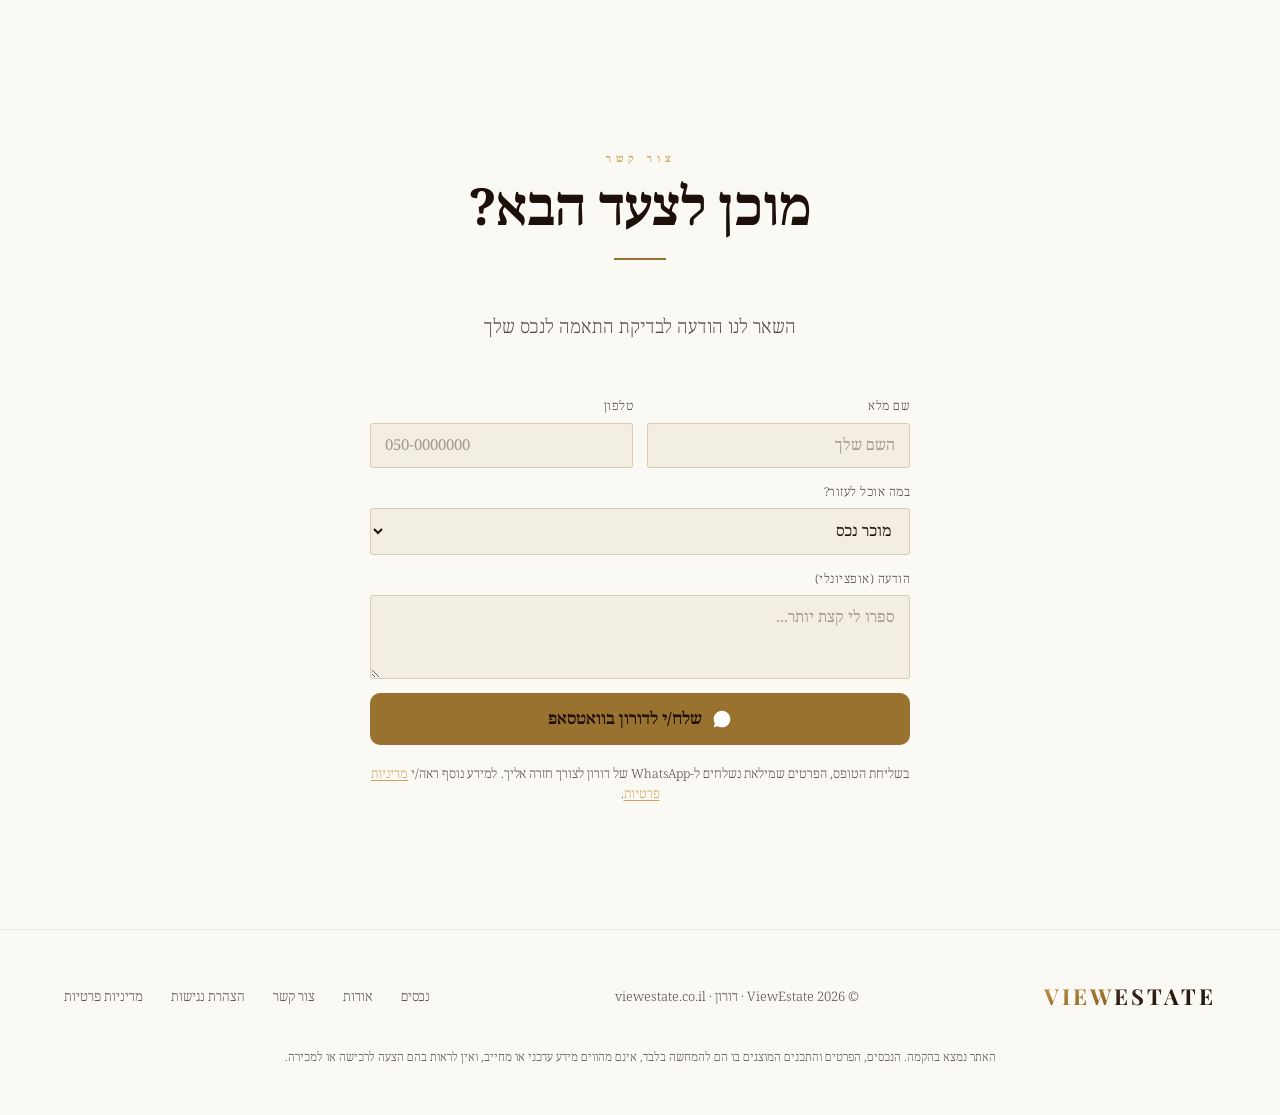
==== commit cbb8e91a: "Card VE logo: inline SVG in the page's Playfair font, no blur filter, crisp on iPhone Co-Authored-By" ====
--- a/index.html
+++ b/index.html
@@ -963,19 +963,17 @@
       pointer-events: none;
       -webkit-transform: translateZ(0); transform: translateZ(0);   /* own layer above the photo, like .prop-card__type */
     }
-    .st-ribbon svg {
+    .st-ribbon__bg {
       position: absolute; top: 0; left: 0; width: 100%; height: 100%; display: block;
       border-radius: 16px 16px 0 0;                 /* Safari: round the corner on the layer itself */
     }
     .st-ribbon polygon { fill: var(--rib-c); }
     .st-ribbon > b { position: relative; display: inline-block; font-weight: 700; transform: rotate(9deg); }
-    /* VE mark in the card's top-left corner, sitting on the ribbon */
-    .st-logo {
-      position: absolute; top: 8px; left: 10px; z-index: 7;
-      width: clamp(30px, 9vw, 42px); height: auto; display: block;
-      filter: drop-shadow(0 1px 2px rgba(0,0,0,.35));
-      pointer-events: none;
-      -webkit-transform: translateZ(0); transform: translateZ(0);
+    /* VE mark in the card's top-left corner, drawn inline (crisp, uses the page's
+       Playfair font) inside the ribbon so it shares the ribbon's layer on iPhone */
+    .st-ribbon .st-logo {
+      position: absolute; top: 8px; left: 10px; z-index: 1;
+      width: clamp(32px, 9.5vw, 44px); height: auto; display: block; overflow: visible;
     }
     .st-ribbon.st-sale { --rib-c: #4F8C68; }
     .st-ribbon.st-neg  { --rib-c: #C98A45; }
@@ -2661,8 +2659,7 @@
           <div class="cf-item" data-idx="${i}"><a class="prop-card${p.saleStatus === 'sold' ? ' prop-card--sold' : ''}" href="property.html?id=${encodeURIComponent(p.id)}" aria-label="פתח דף נכס: ${label}">
             ${media}
             <div class="prop-card__shade"></div>
-            <span class="st-ribbon ${ss.cls}"><svg viewBox="0 0 100 100" preserveAspectRatio="none" aria-hidden="true"><polygon points="0,0 100,42 100,100 0,58"/></svg><b>${ss.label}</b></span>
-            <img class="st-logo" src="logo.svg" alt="" aria-hidden="true">
+            <span class="st-ribbon ${ss.cls}"><svg class="st-ribbon__bg" viewBox="0 0 100 100" preserveAspectRatio="none" aria-hidden="true"><polygon points="0,0 100,42 100,100 0,58"/></svg><b>${ss.label}</b><svg class="st-logo" viewBox="0 0 256 224" aria-hidden="true"><defs><linearGradient id="veLogoG" x1="0" y1="0" x2="0.2" y2="1"><stop offset="0" stop-color="#ECD08A"/><stop offset=".5" stop-color="#C9A35A"/><stop offset="1" stop-color="#B58F44"/></linearGradient><linearGradient id="veLogoS" x1="0" y1="0" x2="0.1" y2="1"><stop offset="0" stop-color="#FFFFFF"/><stop offset=".55" stop-color="#EDEDED"/><stop offset="1" stop-color="#B9B9B9"/></linearGradient></defs><text x="150" y="190" text-anchor="middle" font-family="\'Playfair Display\',Didot,Georgia,serif" font-weight="700" font-size="180" fill="url(#veLogoS)" stroke="rgba(40,22,8,.45)" stroke-width="6" paint-order="stroke">E</text><text x="96" y="157" text-anchor="middle" font-family="\'Playfair Display\',Didot,Georgia,serif" font-weight="700" font-size="215" fill="url(#veLogoG)" stroke="rgba(40,22,8,.45)" stroke-width="6" paint-order="stroke">V</text></svg></span>
             ${p.video ? '<div class="prop-card__video-tag" aria-hidden="true">▶ &nbsp;וידאו</div>' : ''}
             <div class="prop-card__play-cue" aria-hidden="true"><div class="play-tri"></div></div>
             <div class="prop-card__body">
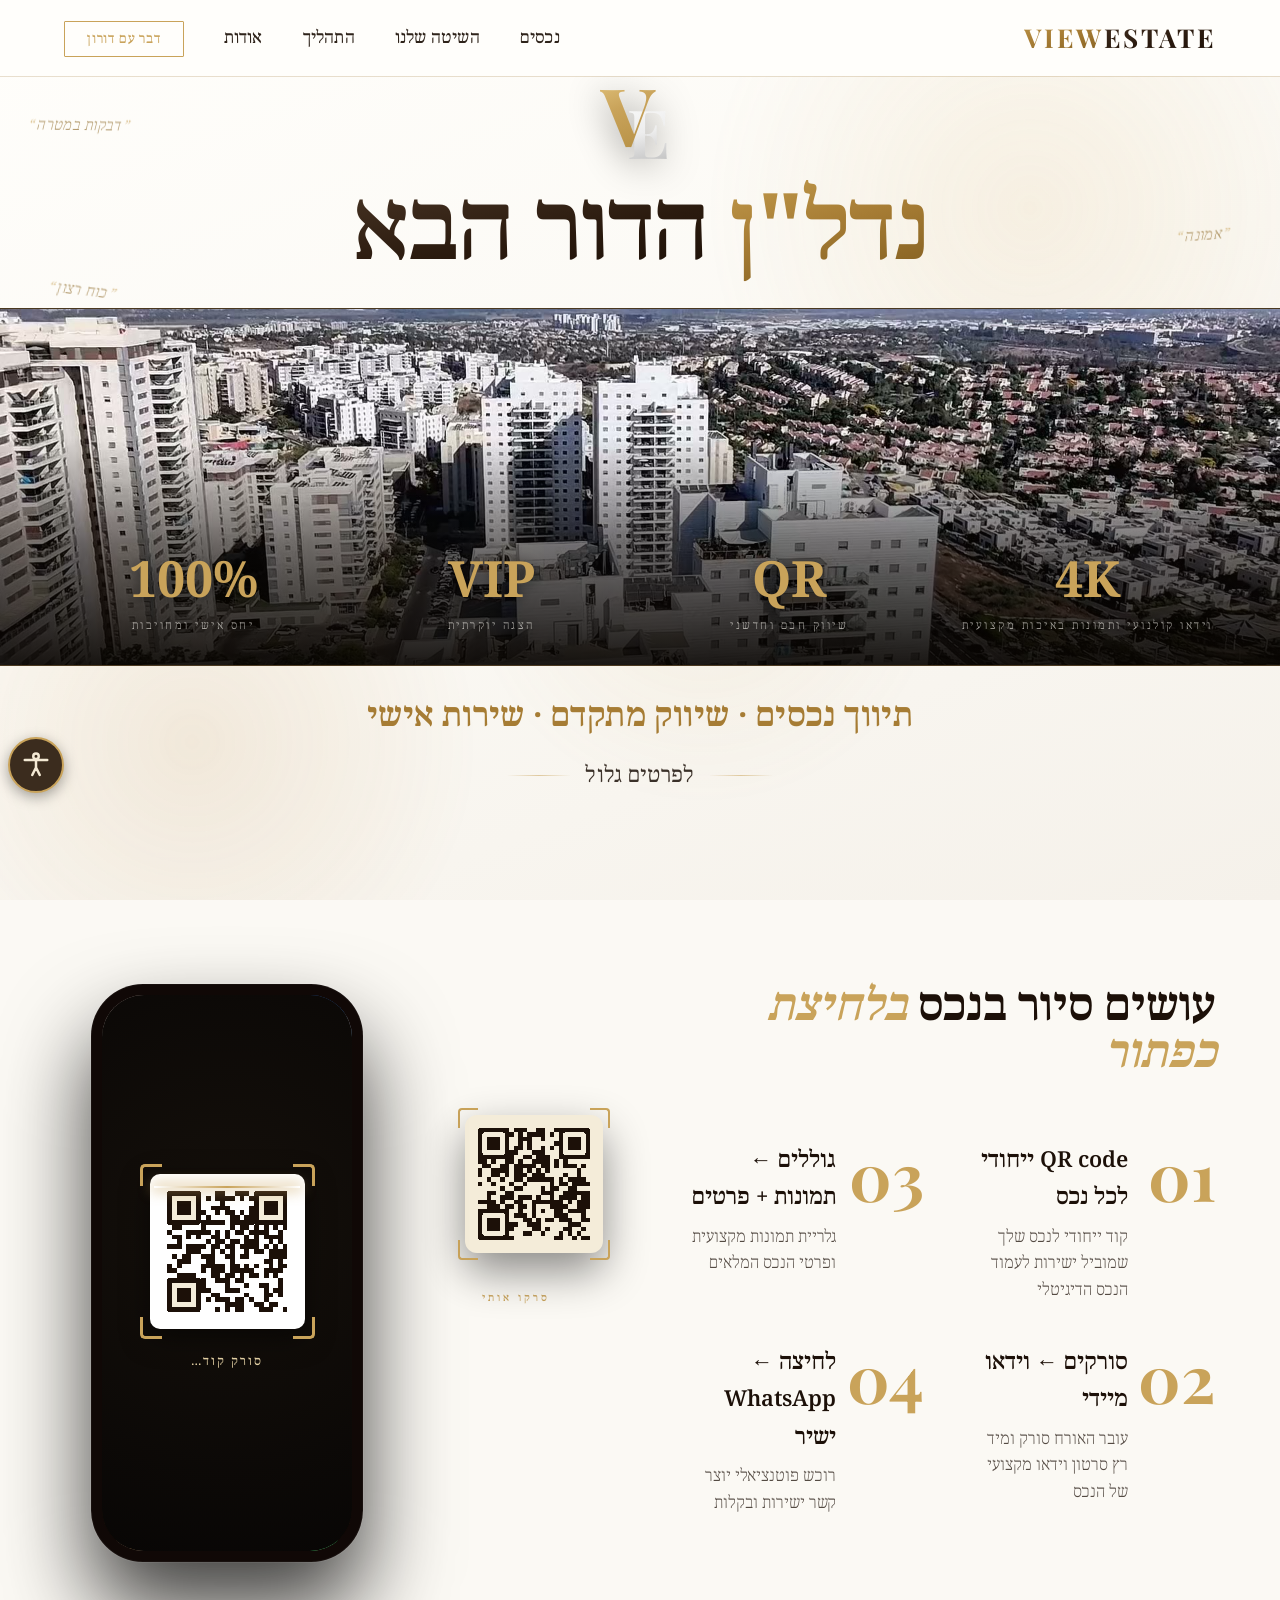
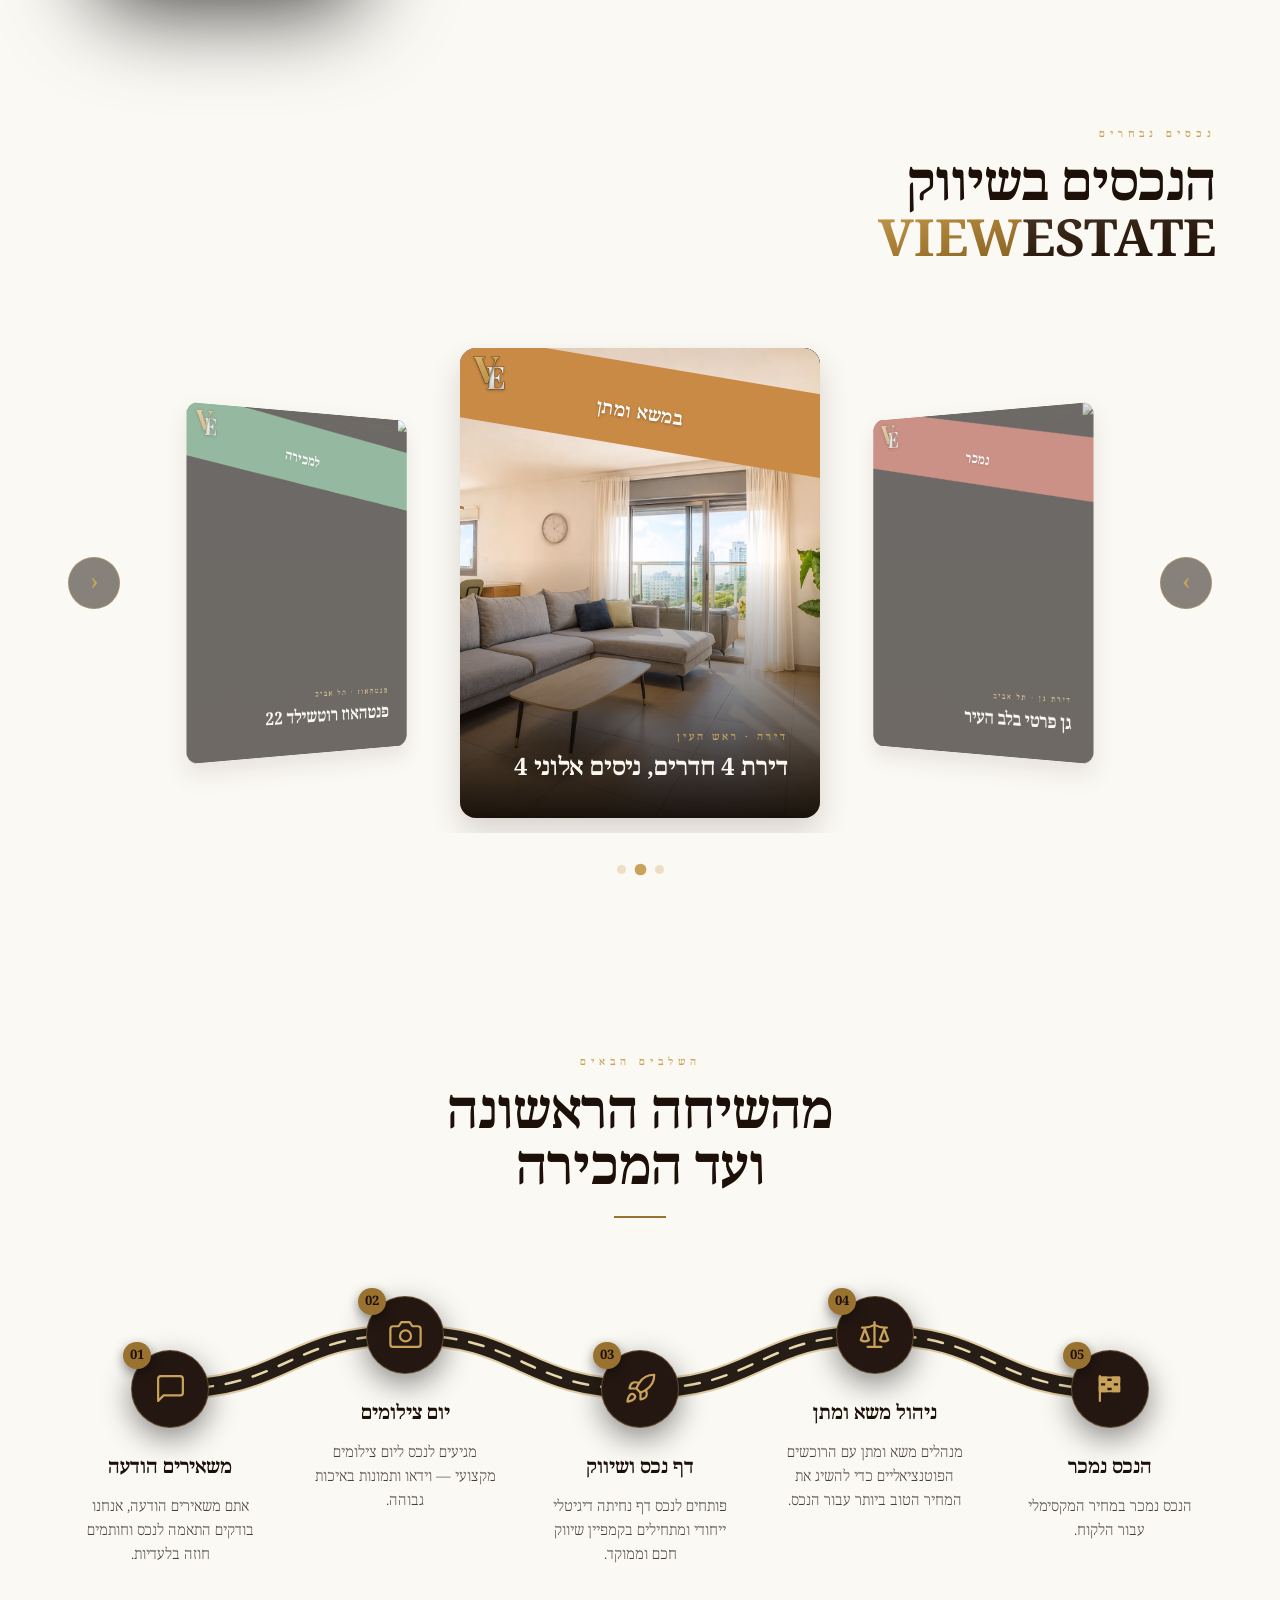
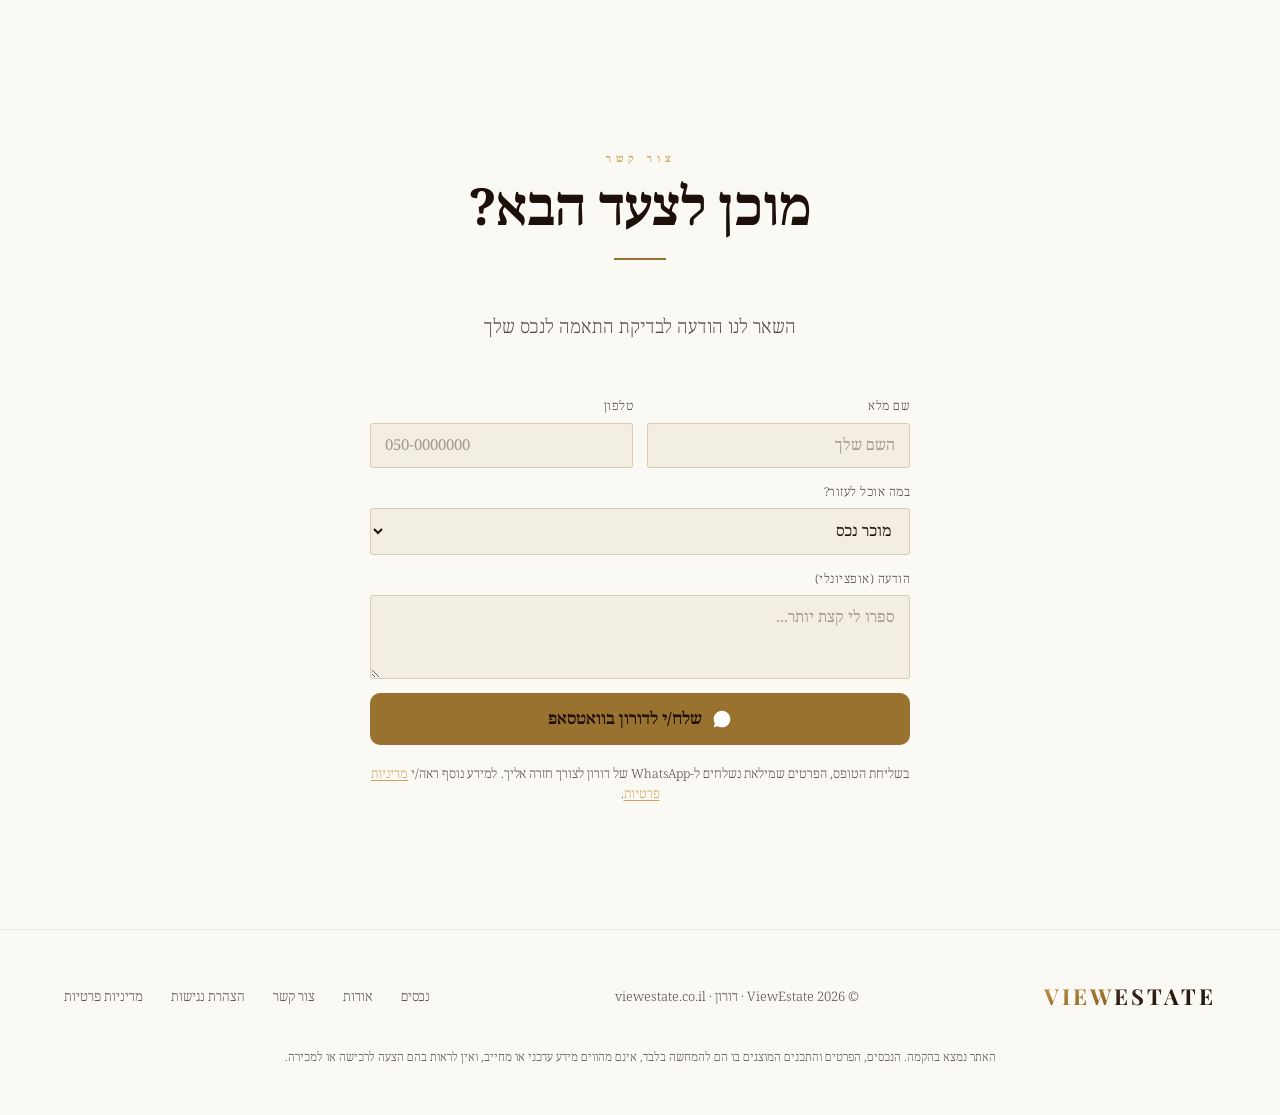
==== commit b09eeadd: "Status ribbon: whole ribbon shifted up a little Co-Authored-By: Claude Opus 5.5 <noreply@anthropic.c" ====
--- a/index.html
+++ b/index.html
@@ -968,7 +968,7 @@
       border-radius: 16px 16px 0 0;                 /* Safari: round the corner on the layer itself */
     }
     .st-ribbon polygon { fill: var(--rib-c); }
-    .st-ribbon > b { position: relative; display: inline-block; font-weight: 700; transform: rotate(9deg); }
+    .st-ribbon > b { position: relative; display: inline-block; font-weight: 700; transform: rotate(9deg); margin-top: -12px; }
     /* VE mark in the card's top-left corner, drawn inline (crisp, uses the page's
        Playfair font) inside the ribbon so it shares the ribbon's layer on iPhone */
     .st-ribbon .st-logo {
@@ -2659,7 +2659,7 @@
           <div class="cf-item" data-idx="${i}"><a class="prop-card${p.saleStatus === 'sold' ? ' prop-card--sold' : ''}" href="property.html?id=${encodeURIComponent(p.id)}" aria-label="פתח דף נכס: ${label}">
             ${media}
             <div class="prop-card__shade"></div>
-            <span class="st-ribbon ${ss.cls}"><svg class="st-ribbon__bg" viewBox="0 0 100 100" preserveAspectRatio="none" aria-hidden="true"><polygon points="0,0 100,42 100,100 0,58"/></svg><b>${ss.label}</b><svg class="st-logo" viewBox="0 0 256 224" aria-hidden="true"><defs><linearGradient id="veLogoG" x1="0" y1="0" x2="0.2" y2="1"><stop offset="0" stop-color="#ECD08A"/><stop offset=".5" stop-color="#C9A35A"/><stop offset="1" stop-color="#B58F44"/></linearGradient><linearGradient id="veLogoS" x1="0" y1="0" x2="0.1" y2="1"><stop offset="0" stop-color="#FFFFFF"/><stop offset=".55" stop-color="#EDEDED"/><stop offset="1" stop-color="#B9B9B9"/></linearGradient></defs><text x="150" y="190" text-anchor="middle" font-family="\'Playfair Display\',Didot,Georgia,serif" font-weight="700" font-size="180" fill="url(#veLogoS)" stroke="rgba(40,22,8,.45)" stroke-width="6" paint-order="stroke">E</text><text x="96" y="157" text-anchor="middle" font-family="\'Playfair Display\',Didot,Georgia,serif" font-weight="700" font-size="215" fill="url(#veLogoG)" stroke="rgba(40,22,8,.45)" stroke-width="6" paint-order="stroke">V</text></svg></span>
+            <span class="st-ribbon ${ss.cls}"><svg class="st-ribbon__bg" viewBox="0 0 100 100" preserveAspectRatio="none" aria-hidden="true"><polygon points="0,-10 100,32 100,90 0,48"/></svg><b>${ss.label}</b><svg class="st-logo" viewBox="0 0 256 224" aria-hidden="true"><defs><linearGradient id="veLogoG" x1="0" y1="0" x2="0.2" y2="1"><stop offset="0" stop-color="#ECD08A"/><stop offset=".5" stop-color="#C9A35A"/><stop offset="1" stop-color="#B58F44"/></linearGradient><linearGradient id="veLogoS" x1="0" y1="0" x2="0.1" y2="1"><stop offset="0" stop-color="#FFFFFF"/><stop offset=".55" stop-color="#EDEDED"/><stop offset="1" stop-color="#B9B9B9"/></linearGradient></defs><text x="150" y="190" text-anchor="middle" font-family="\'Playfair Display\',Didot,Georgia,serif" font-weight="700" font-size="180" fill="url(#veLogoS)" stroke="rgba(40,22,8,.45)" stroke-width="6" paint-order="stroke">E</text><text x="96" y="157" text-anchor="middle" font-family="\'Playfair Display\',Didot,Georgia,serif" font-weight="700" font-size="215" fill="url(#veLogoG)" stroke="rgba(40,22,8,.45)" stroke-width="6" paint-order="stroke">V</text></svg></span>
             ${p.video ? '<div class="prop-card__video-tag" aria-hidden="true">▶ &nbsp;וידאו</div>' : ''}
             <div class="prop-card__play-cue" aria-hidden="true"><div class="play-tri"></div></div>
             <div class="prop-card__body">
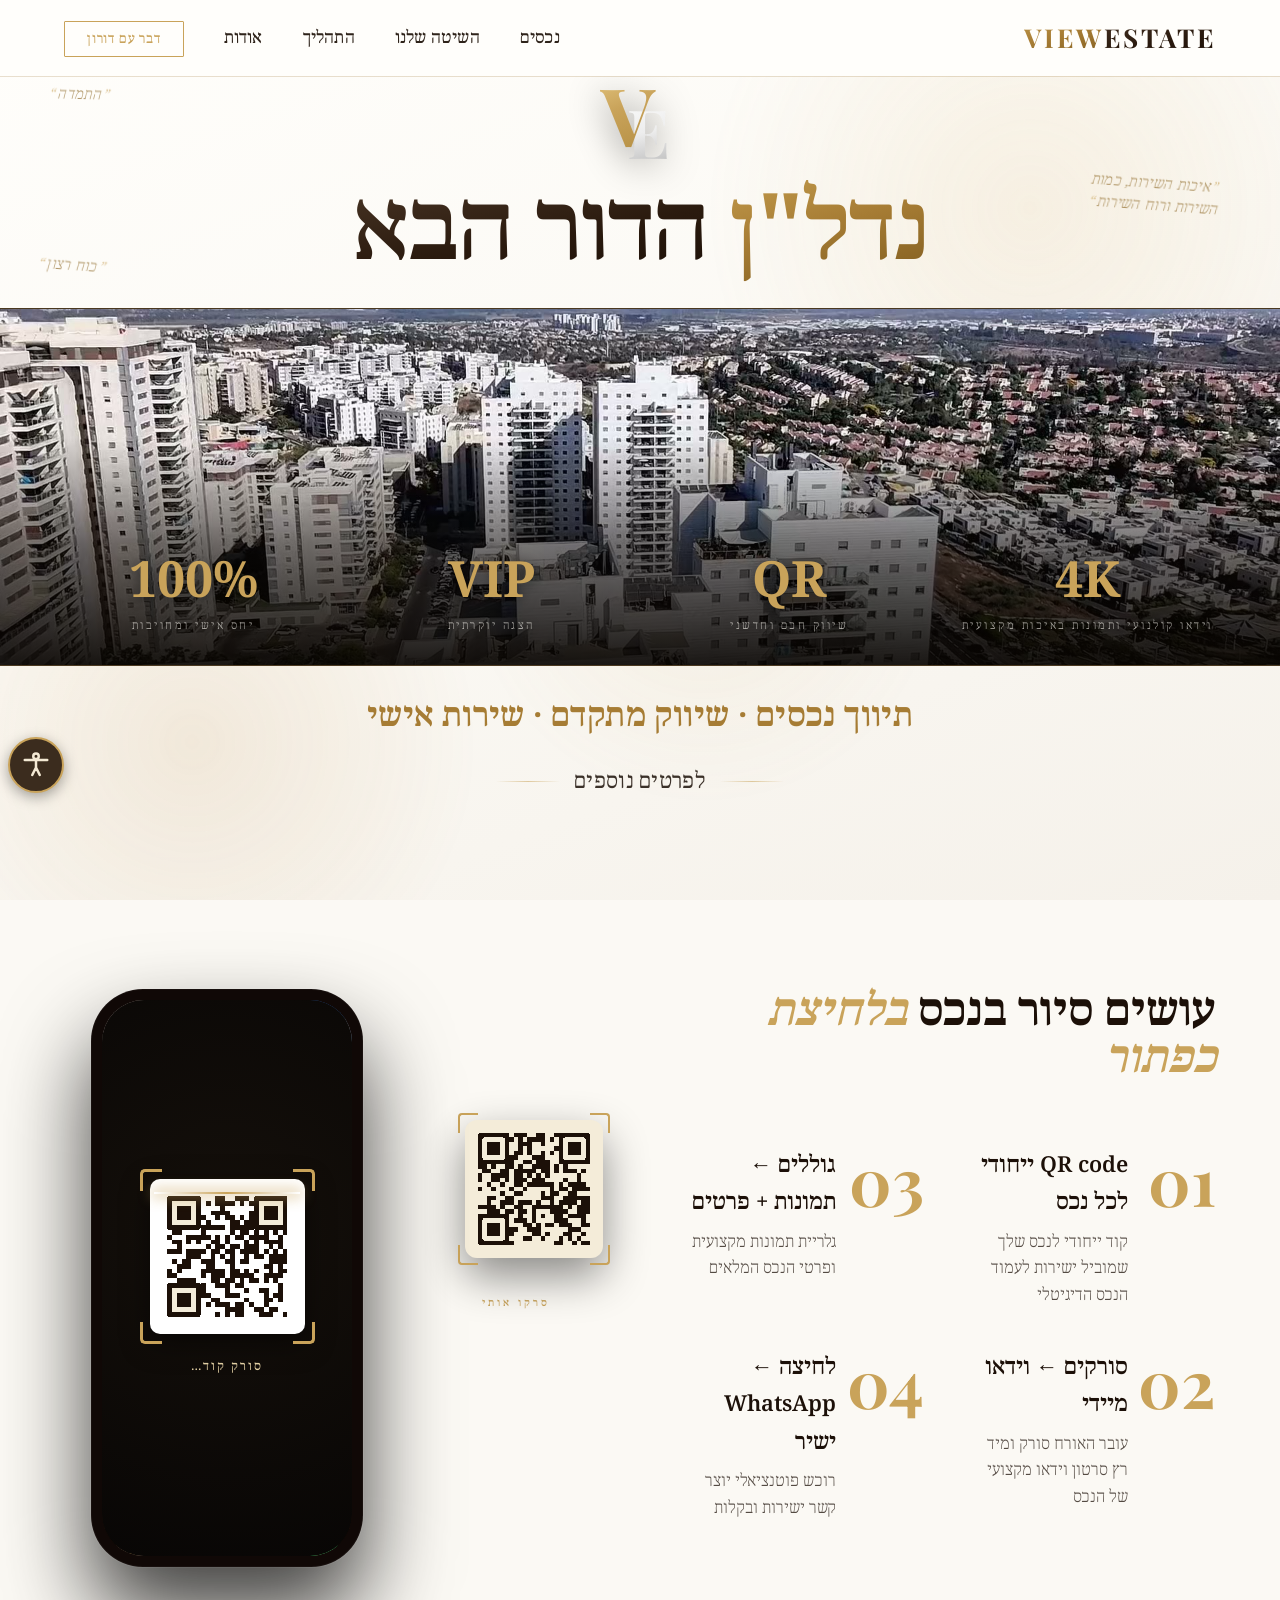
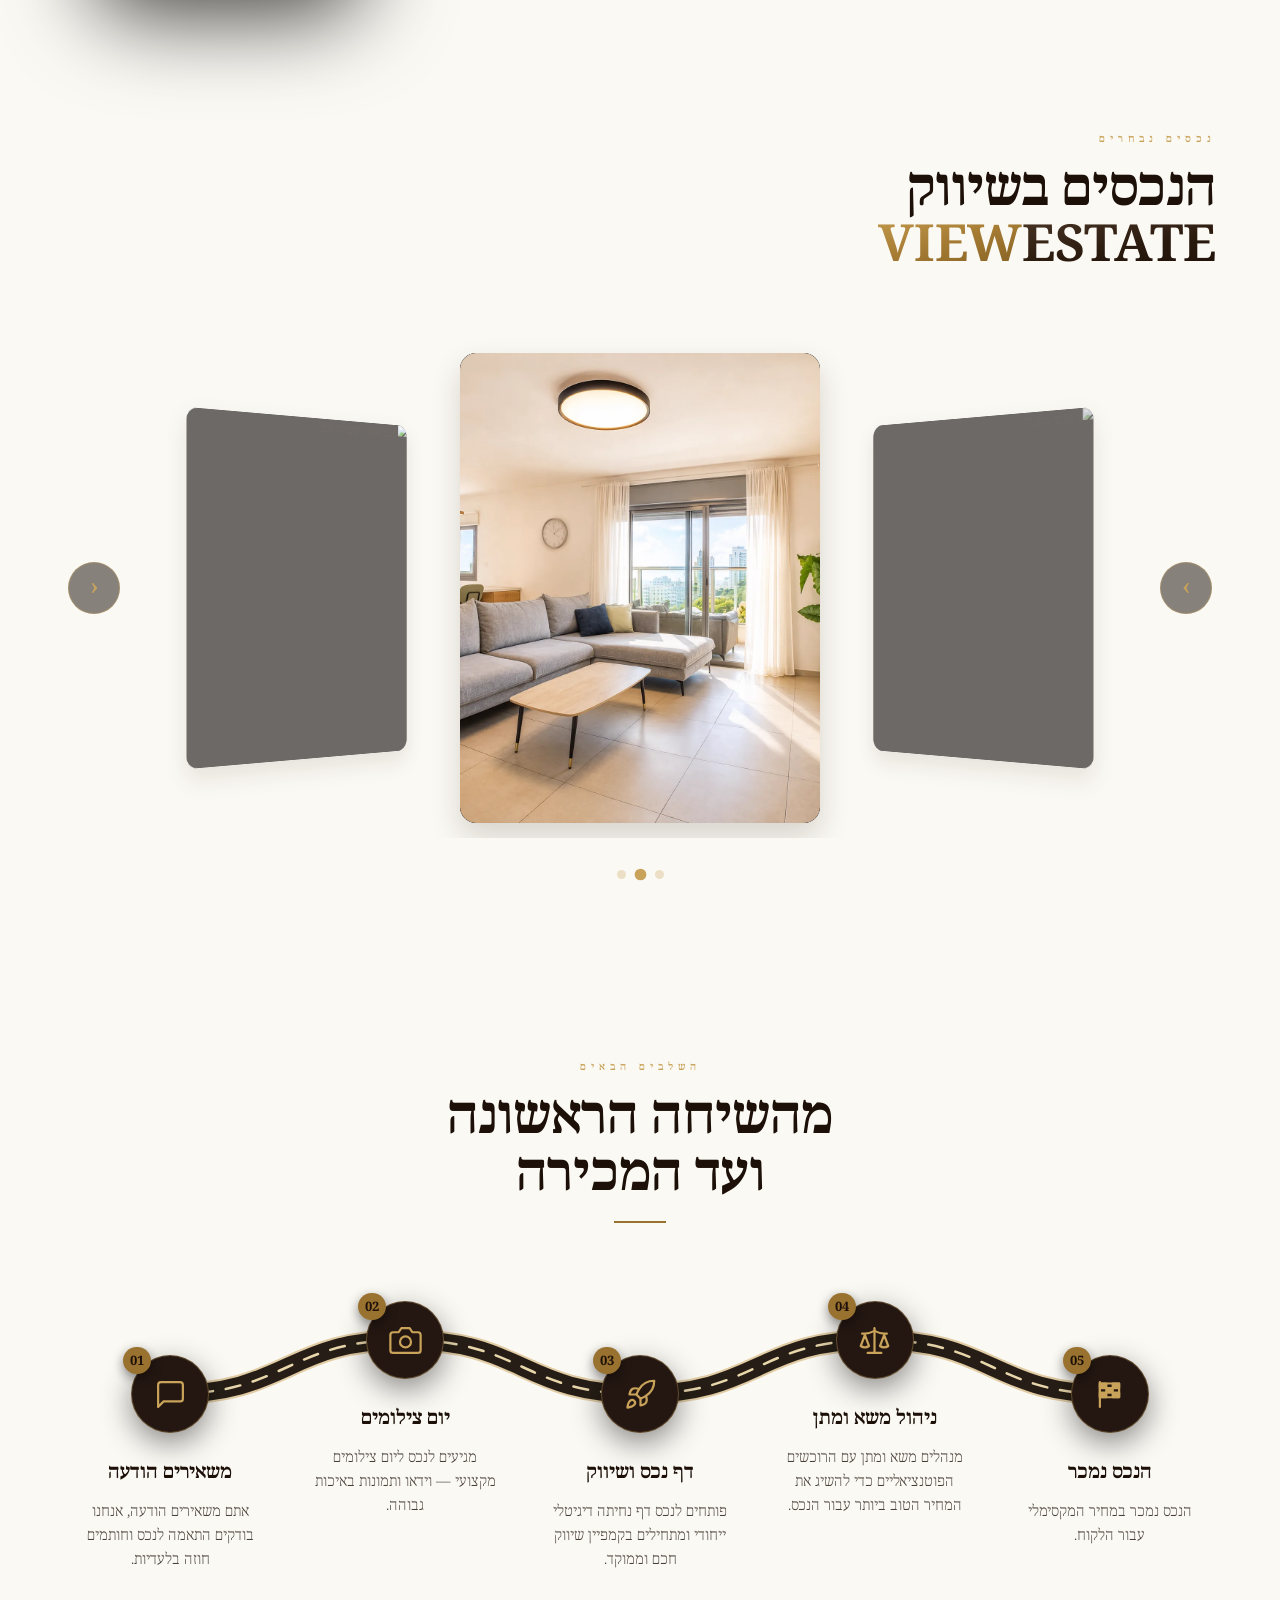
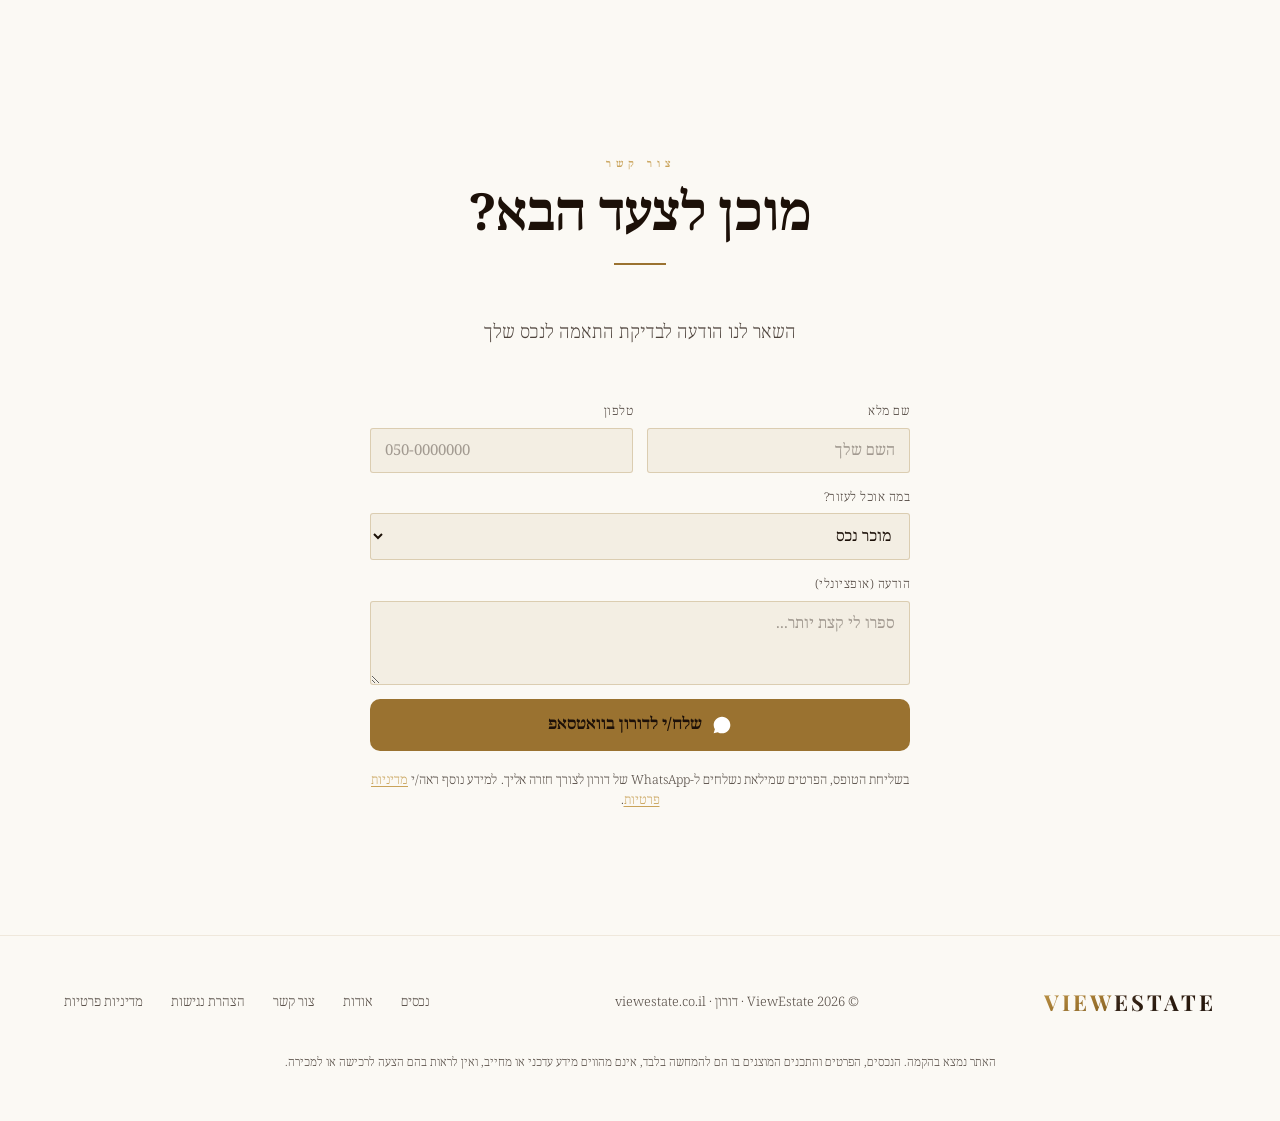
==== commit e9e1d316: "Hero: scroll hint reads לפרטים נוספים and sits a little lower Co-Authored-By: Claude Opus 5.5 <norep" ====
--- a/index.html
+++ b/index.html
@@ -563,7 +563,7 @@
       direction: rtl;
       align-items: center;
       gap: 14px;
-      margin-top: 10px;
+      margin-top: 26px;
     }
     .hero__signature::before,
     .hero__signature::after {
@@ -2200,7 +2200,7 @@
         <span class="hero__tagline"><span class="tl-part">תיווך נכסים</span> · <span class="tl-part">שיווק מתקדם</span> · <span class="tl-part">שירות אישי</span></span>
       </p>
       <div class="hero__actions hero__signature">
-        <span class="sig-text">לפרטים גלול</span>
+        <span class="sig-text">לפרטים נוספים</span>
       </div>
       <a href="#concept" class="hero__scroll-cue" aria-label="גלול למטה">
         <span class="scroll-chev"><svg viewBox="0 0 24 14" aria-hidden="true"><path d="M2 2l10 10L22 2"/></svg></span>
